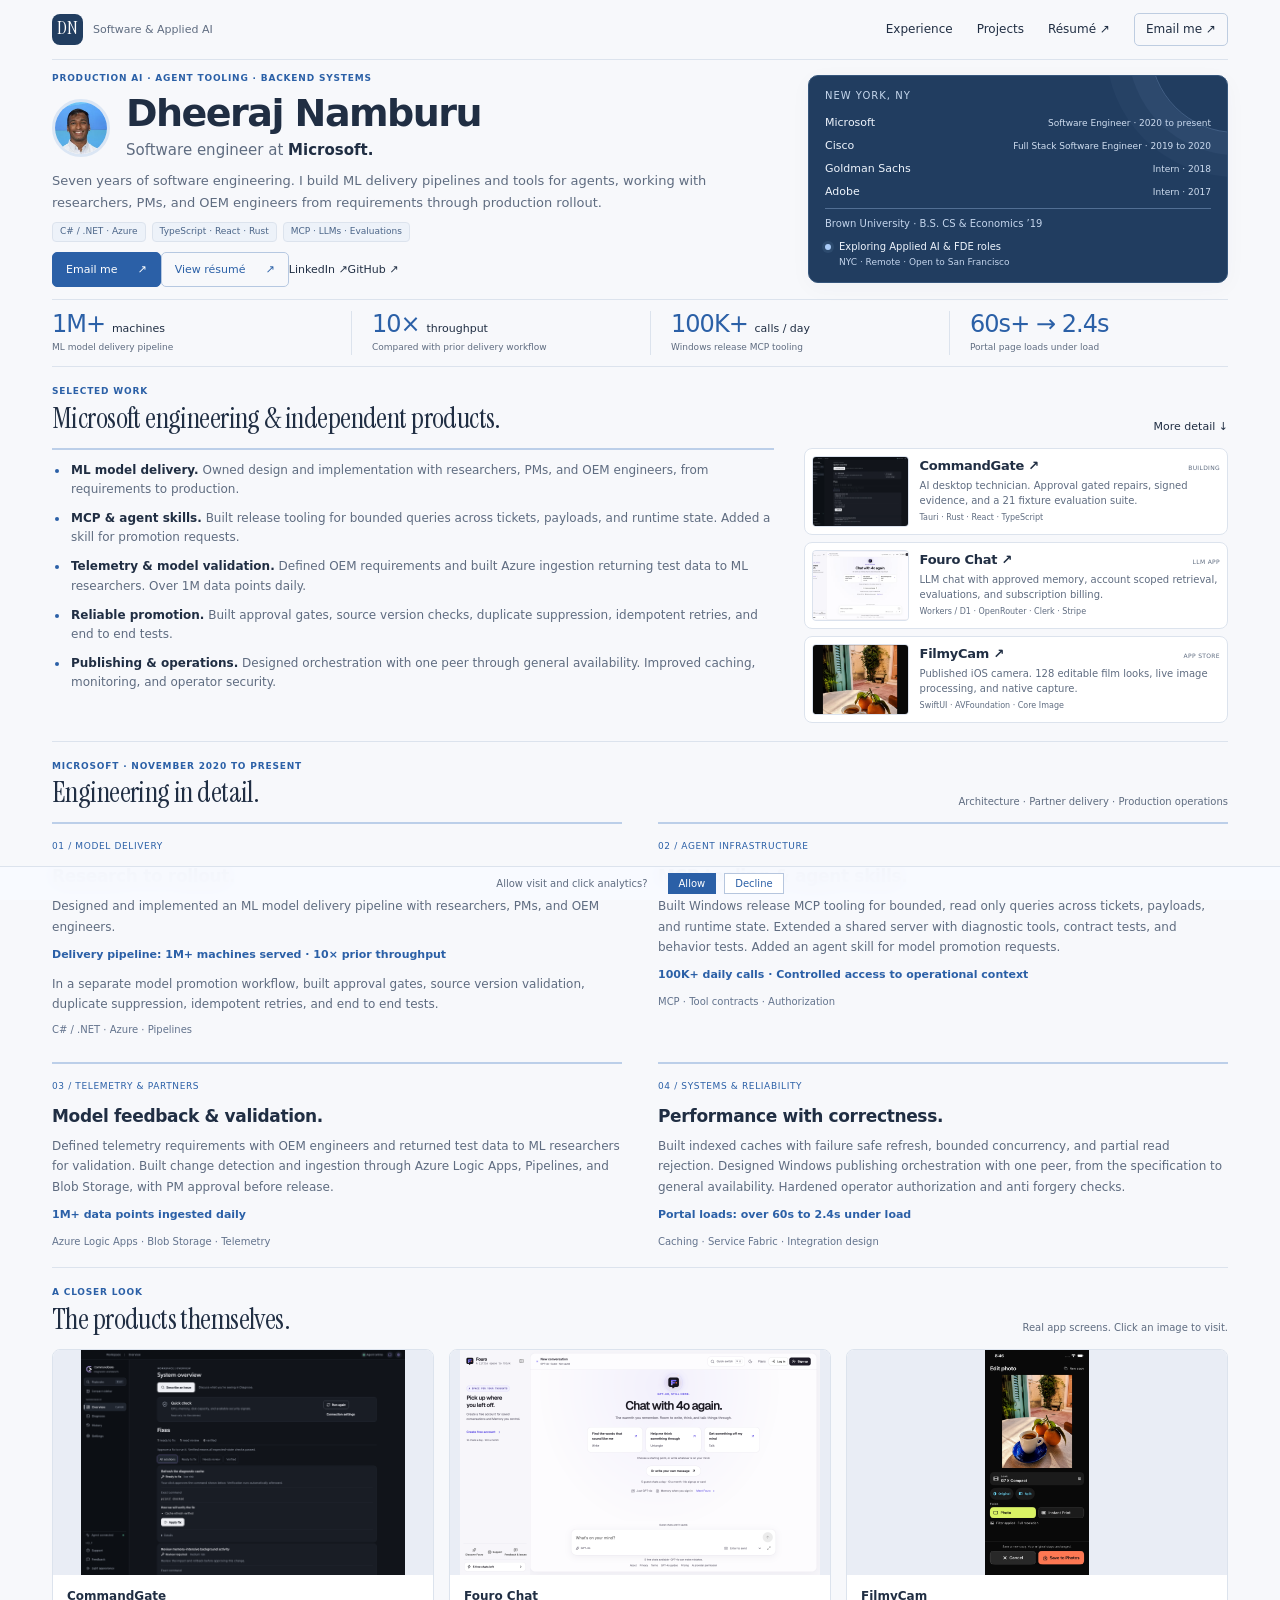
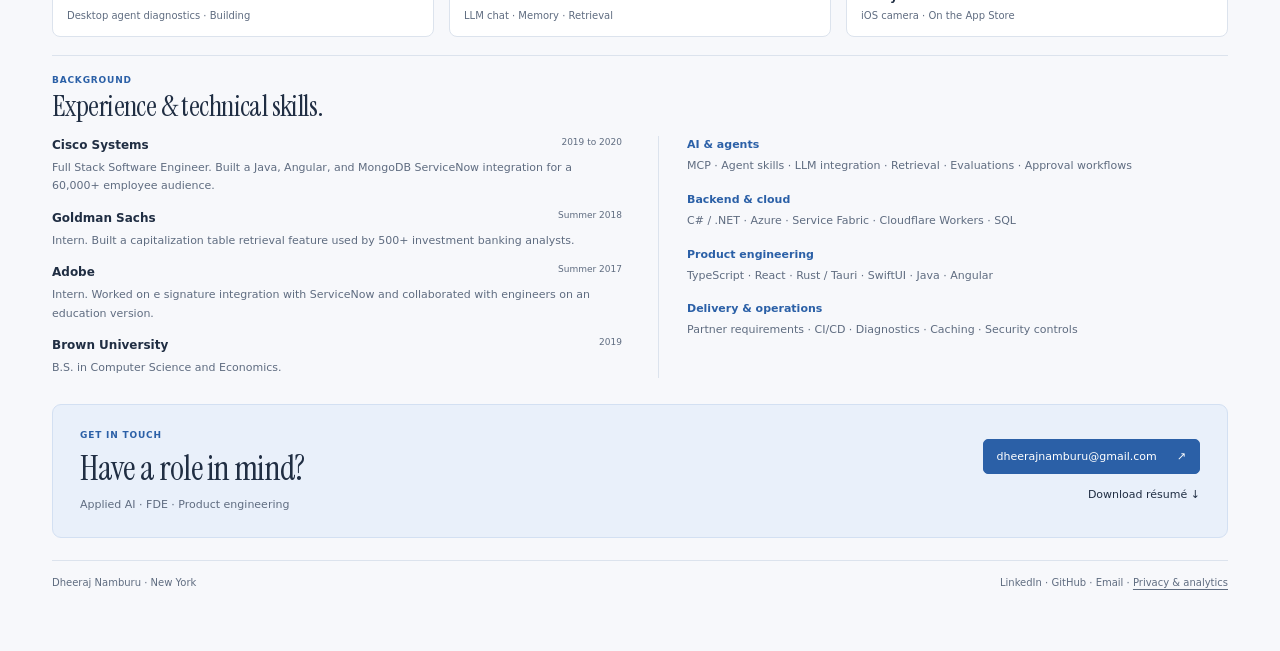
==== index.html @ f497bbf1 "Polish compact blue portfolio and complete analytics setup" ====
<!doctype html>
<html lang="en">
<head>
<meta charset="utf-8"><meta name="viewport" content="width=device-width,initial-scale=1">
<title>Dheeraj Namburu | Software Engineer · Applied AI</title>
<meta name="description" content="Software engineer at Microsoft building ML delivery pipelines, MCP tooling, and applied AI products. 1M+ machines served. Based in New York.">
<link rel="canonical" href="https://dheerajnamburu.com/">
<meta property="og:type" content="website"><meta property="og:url" content="https://dheerajnamburu.com/">
<meta property="og:title" content="Dheeraj Namburu | Software &amp; Applied AI">
<meta property="og:description" content="Microsoft engineering experience, production AI infrastructure, agent tooling, and independent products.">
<meta property="og:image" content="https://dheerajnamburu.com/profile.jpg"><meta property="og:image:alt" content="Portrait of Dheeraj Namburu">
<meta name="twitter:card" content="summary"><meta name="twitter:title" content="Dheeraj Namburu | Software &amp; Applied AI"><meta name="twitter:description" content="Software engineer at Microsoft building AI delivery infrastructure and agent tooling."><meta name="twitter:image" content="https://dheerajnamburu.com/profile.jpg">
<link rel="icon" href="data:image/svg+xml,%3Csvg xmlns='http://www.w3.org/2000/svg' viewBox='0 0 64 64'%3E%3Crect width='64' height='64' rx='16' fill='%23223c5b'/%3E%3Ctext x='32' y='42' text-anchor='middle' font-family='Georgia' font-size='30' fill='white'%3EDN%3C/text%3E%3C/svg%3E">
<link rel="stylesheet" href="vendor/bootstrap.min.css"><link rel="stylesheet" href="styles.css?v=20261011-release5">
<script type="application/ld+json">{"@context":"https://schema.org","@type":"Person","name":"Dheeraj Namburu","url":"https://dheerajnamburu.com/","jobTitle":"Software Engineer","worksFor":{"@type":"Organization","name":"Microsoft"},"sameAs":["https://www.linkedin.com/in/dheeraj-n/","https://github.com/dheeraj5612"]}</script>
</head>
<body>
<a class="skip" href="#main">Skip to content</a>
<div class="page-shell container-fluid">
<header><a class="brand" href="#main" aria-label="Dheeraj Namburu, back to top"><span class="monogram" aria-hidden="true">DN</span><span>Software &amp; Applied AI</span></a><nav aria-label="Main navigation"><a href="#work">Experience</a><a href="#projects">Projects</a><a href="Dheeraj-Namburu-Resume.pdf">Résumé <span aria-hidden="true">↗</span></a><a class="nav-contact" href="mailto:dheerajnamburu@gmail.com">Email me <span aria-hidden="true">↗</span></a></nav></header>
<main id="main">
<section class="hero" aria-labelledby="hero-title">
<div class="hero-copy">
<p class="eyebrow">PRODUCTION AI · AGENT TOOLING · BACKEND SYSTEMS</p>
<div class="identity"><img class="portrait" src="profile-192.webp" width="64" height="64" alt="Dheeraj Namburu"><div><h1 id="hero-title">Dheeraj Namburu</h1><p class="role">Software engineer at <strong>Microsoft.</strong></p></div></div>
<p class="intro">Seven years of software engineering. I build ML delivery pipelines and tools for agents, working with researchers, PMs, and OEM engineers from requirements through production rollout.</p>
<div class="focus-tags" aria-label="Technical focus"><span>C# / .NET · Azure</span><span>TypeScript · React · Rust</span><span>MCP · LLMs · Evaluations</span></div>
<div class="actions d-flex flex-wrap align-items-center"><a class="button" href="mailto:dheerajnamburu@gmail.com">Email me <span aria-hidden="true">↗</span></a><a class="button secondary" href="Dheeraj-Namburu-Resume.pdf">View résumé <span aria-hidden="true">↗</span></a><a class="text-link" href="https://www.linkedin.com/in/dheeraj-n/">LinkedIn <span aria-hidden="true">↗</span></a><a class="text-link" href="https://github.com/dheeraj5612">GitHub <span aria-hidden="true">↗</span></a></div>
</div>
<aside class="profile" aria-label="Career at a glance"><p class="profile-location">NEW YORK, NY</p><div class="career-snapshot"><div><strong>Microsoft</strong><span>Software Engineer · 2020 to present</span></div><div><strong>Cisco</strong><span>Full Stack Software Engineer · 2019 to 2020</span></div><div><strong>Goldman Sachs</strong><span>Intern · 2018</span></div><div><strong>Adobe</strong><span>Intern · 2017</span></div></div><p class="education">Brown University · B.S. CS &amp; Economics ’19</p><div class="availability"><span class="status-dot" aria-hidden="true"></span><p>Exploring Applied AI &amp; FDE roles<br><span>NYC · Remote · Open to San Francisco</span></p></div></aside>
</section>
<section class="proof-strip" aria-label="Selected impact at Microsoft">
<article><p class="result">1M+ <span>machines</span></p><p>ML model delivery pipeline</p></article>
<article><p class="result">10× <span>throughput</span></p><p>Compared with prior delivery workflow</p></article>
<article><p class="result">100K+ <span>calls / day</span></p><p>Windows release MCP tooling</p></article>
<article><p class="result">60s+ → 2.4s</p><p>Portal page loads under load</p></article>
</section>
<section class="overview-section" aria-labelledby="overview-title">
<div class="section-head"><div><p class="eyebrow">SELECTED WORK</p><h2 id="overview-title">Microsoft engineering &amp; independent products.</h2></div><a class="text-link" href="#work">More detail <span aria-hidden="true">↓</span></a></div>
<div class="overview">
<div class="work-digest" aria-label="Microsoft work highlights"><ul class="work-bullets">
<li><strong>ML model delivery.</strong> Owned design and implementation with researchers, PMs, and OEM engineers, from requirements to production.</li>
<li><strong>MCP &amp; agent skills.</strong> Built release tooling for bounded queries across tickets, payloads, and runtime state. Added a skill for promotion requests.</li>
<li><strong>Telemetry &amp; model validation.</strong> Defined OEM requirements and built Azure ingestion returning test data to ML researchers. Over 1M data points daily.</li>
<li><strong>Reliable promotion.</strong> Built approval gates, source version checks, duplicate suppression, idempotent retries, and end to end tests.</li>
<li><strong>Publishing &amp; operations.</strong> Designed orchestration with one peer through general availability. Improved caching, monitoring, and operator security.</li>
</ul></div>
<div id="projects" class="projects" aria-label="Independent products">
<article class="project-card"><a class="project-preview" href="https://commandgate.ai" aria-label="Visit CommandGate"><img class="img-fluid" src="assets/commandgate-800.webp" width="800" height="556" alt="CommandGate diagnostic workbench with demo data"></a><div><div class="project-identity"><h3><a href="https://commandgate.ai">CommandGate <span aria-hidden="true">↗</span></a></h3><span class="category">BUILDING</span></div><p>AI desktop technician. Approval gated repairs, signed evidence, and a 21 fixture evaluation suite.</p><p class="tech">Tauri · Rust · React · TypeScript</p></div></article>
<article class="project-card"><a class="project-preview" href="https://fouro.ai" aria-label="Visit Fouro Chat"><img class="img-fluid" src="assets/fouro-800.webp" width="800" height="500" alt="Fouro Chat public guest interface"></a><div><div class="project-identity"><h3><a href="https://fouro.ai">Fouro Chat <span aria-hidden="true">↗</span></a></h3><span class="category">LLM APP</span></div><p>LLM chat with approved memory, account scoped retrieval, evaluations, and subscription billing.</p><p class="tech">Workers / D1 · OpenRouter · Clerk · Stripe</p></div></article>
<article class="project-card"><a class="project-preview" href="https://apps.apple.com/us/app/filmy-camera-film-filters/id6801404866" aria-label="View FilmyCam on the App Store"><img class="img-fluid" src="assets/filmycam-800.webp" width="739" height="462" alt="FilmyCam photo editing screen"></a><div><div class="project-identity"><h3><a href="https://apps.apple.com/us/app/filmy-camera-film-filters/id6801404866">FilmyCam <span aria-hidden="true">↗</span></a></h3><span class="category">APP STORE</span></div><p>Published iOS camera. 128 editable film looks, live image processing, and native capture.</p><p class="tech">SwiftUI · AVFoundation · Core Image</p></div></article>
</div>
</div>
</section>
<section id="work" class="work-section" aria-labelledby="work-title">
<div class="section-head"><div><p class="eyebrow">MICROSOFT · NOVEMBER 2020 TO PRESENT</p><h2 id="work-title">Engineering in detail.</h2></div><p>Architecture · Partner delivery · Production operations</p></div>
<div class="work-grid">
<article><span class="number">01 / MODEL DELIVERY</span><h3>Research to rollout.</h3><p>Designed and implemented an ML model delivery pipeline with researchers, PMs, and OEM engineers.</p><p class="work-outcome">Delivery pipeline: 1M+ machines served · 10× prior throughput</p><p>In a separate model promotion workflow, built approval gates, source version validation, duplicate suppression, idempotent retries, and end to end tests.</p><p class="tech">C# / .NET · Azure · Pipelines</p></article>
<article><span class="number">02 / AGENT INFRASTRUCTURE</span><h3>MCP tooling &amp; agent skills.</h3><p>Built Windows release MCP tooling for bounded, read only queries across tickets, payloads, and runtime state. Extended a shared server with diagnostic tools, contract tests, and behavior tests. Added an agent skill for model promotion requests.</p><p class="work-outcome">100K+ daily calls · Controlled access to operational context</p><p class="tech">MCP · Tool contracts · Authorization</p></article>
<article><span class="number">03 / TELEMETRY &amp; PARTNERS</span><h3>Model feedback &amp; validation.</h3><p>Defined telemetry requirements with OEM engineers and returned test data to ML researchers for validation. Built change detection and ingestion through Azure Logic Apps, Pipelines, and Blob Storage, with PM approval before release.</p><p class="work-outcome">1M+ data points ingested daily</p><p class="tech">Azure Logic Apps · Blob Storage · Telemetry</p></article>
<article><span class="number">04 / SYSTEMS &amp; RELIABILITY</span><h3>Performance with correctness.</h3><p>Built indexed caches with failure safe refresh, bounded concurrency, and partial read rejection. Designed Windows publishing orchestration with one peer, from the specification to general availability. Hardened operator authorization and anti forgery checks.</p><p class="work-outcome">Portal loads: over 60s to 2.4s under load</p><p class="tech">Caching · Service Fabric · Integration design</p></article>
</div>
</section>
<section class="gallery-section" aria-labelledby="gallery-title"><div class="section-head"><div><p class="eyebrow">A CLOSER LOOK</p><h2 id="gallery-title">The products themselves.</h2></div><p>Real app screens. Click an image to visit.</p></div><div class="product-gallery"><figure><a href="https://commandgate.ai"><img src="assets/commandgate.png" width="1440" height="1000" loading="lazy" alt="CommandGate desktop diagnostic workbench in demo state"></a><figcaption><strong>CommandGate</strong><span>Desktop agent diagnostics · Building</span></figcaption></figure><figure><a href="https://fouro.ai"><img src="assets/fouro.png" width="1440" height="900" loading="lazy" alt="Fouro Chat guest interface"></a><figcaption><strong>Fouro Chat</strong><span>LLM chat · Memory · Retrieval</span></figcaption></figure><figure><a href="https://apps.apple.com/us/app/filmy-camera-film-filters/id6801404866"><img class="filmy-screen" src="assets/filmycam.jpg" width="1200" height="1600" loading="lazy" alt="FilmyCam camera screen from its App Store listing"></a><figcaption><strong>FilmyCam</strong><span>iOS camera · On the App Store</span></figcaption></figure></div></section>
<section class="background-section" aria-labelledby="background-title"><div class="section-head"><div><p class="eyebrow">BACKGROUND</p><h2 id="background-title">Experience &amp; technical skills.</h2></div></div><div class="background-grid"><div class="earlier-work"><article><h3>Cisco Systems <span>2019 to 2020</span></h3><p>Full Stack Software Engineer. Built a Java, Angular, and MongoDB ServiceNow integration for a 60,000+ employee audience.</p></article><article><h3>Goldman Sachs <span>Summer 2018</span></h3><p>Intern. Built a capitalization table retrieval feature used by 500+ investment banking analysts.</p></article><article><h3>Adobe <span>Summer 2017</span></h3><p>Intern. Worked on e signature integration with ServiceNow and collaborated with engineers on an education version.</p></article><article><h3>Brown University <span>2019</span></h3><p>B.S. in Computer Science and Economics.</p></article></div><dl class="toolkit"><div><dt>AI &amp; agents</dt><dd>MCP · Agent skills · LLM integration · Retrieval · Evaluations · Approval workflows</dd></div><div><dt>Backend &amp; cloud</dt><dd>C# / .NET · Azure · Service Fabric · Cloudflare Workers · SQL</dd></div><div><dt>Product engineering</dt><dd>TypeScript · React · Rust / Tauri · SwiftUI · Java · Angular</dd></div><div><dt>Delivery &amp; operations</dt><dd>Partner requirements · CI/CD · Diagnostics · Caching · Security controls</dd></div></dl></div></section>
<section class="contact" aria-labelledby="contact-title"><div><p class="eyebrow">GET IN TOUCH</p><h2 id="contact-title">Have a role in mind?</h2><p>Applied AI · FDE · Product engineering</p></div><div class="contact-links"><a class="button" href="mailto:dheerajnamburu@gmail.com">dheerajnamburu@gmail.com <span aria-hidden="true">↗</span></a><a class="text-link" href="Dheeraj-Namburu-Resume.pdf" download>Download résumé <span aria-hidden="true">↓</span></a></div></section>
</main>
<footer><span>Dheeraj Namburu · New York</span><span><a href="https://www.linkedin.com/in/dheeraj-n/">LinkedIn</a> · <a href="https://github.com/dheeraj5612">GitHub</a> · <a href="mailto:dheerajnamburu@gmail.com">Email</a> · <button id="privacy-settings" class="footer-button" type="button">Privacy &amp; analytics</button></span></footer>
</div>
<div id="analytics-notice" class="analytics-notice" role="region" aria-label="Optional analytics"><span>Allow visit and click analytics?</span><div><button class="btn btn-sm" data-analytics-choice="allow" type="button">Allow</button><button class="btn btn-sm" data-analytics-choice="deny" type="button">Decline</button></div></div>
<dialog id="privacy-dialog" aria-labelledby="privacy-title"><div class="privacy-content"><h2 id="privacy-title">Privacy &amp; analytics</h2><p>With your permission, Google Analytics measures visits, traffic sources, approximate region, device type, reading depth, and clicks on my projects, résumé, and email links. Advertising features are disabled.</p><p>I do not collect visitor names or email addresses through analytics. Contacting me opens your own email app. You can change your analytics choice here at any time.</p><p><a href="https://policies.google.com/privacy">Google’s privacy policy</a></p><div class="privacy-actions"><button class="btn btn-sm" data-analytics-choice="allow" type="button">Allow analytics</button><button class="btn btn-sm" data-analytics-choice="deny" type="button">Decline analytics</button><button class="btn btn-sm" id="privacy-close" type="button">Close</button></div></div></dialog>
<script src="analytics.js?v=20261011" defer></script>
</body>
</html>
---- styles.css ----
@font-face{font-family:'DM Sans';font-style:normal;font-weight:400 700;font-display:swap;src:url(assets/fonts/font-0.woff2) format('woff2')}
@font-face{font-family:'Instrument Serif';font-style:normal;font-weight:400;font-display:swap;src:url(assets/fonts/font-2.woff2) format('woff2')}
@font-face{font-family:'Instrument Serif';font-style:italic;font-weight:400;font-display:swap;src:url(assets/fonts/font-1.woff2) format('woff2')}
:root{--bg:#f7f8fb;--ink:#202e43;--muted:#5f6c80;--accent:#2b60a7;--line:#dce3ed;--sans:'DM Sans',system-ui,sans-serif;--serif:'Instrument Serif',Georgia,serif}
*{box-sizing:border-box}html{scroll-behavior:smooth;scroll-padding-top:20px}body{margin:0;background:var(--bg);color:var(--ink);font:14px/1.55 var(--sans);-webkit-font-smoothing:antialiased}a{color:inherit;text-decoration:none}a:hover{color:var(--accent)}a:focus-visible,button:focus-visible{outline:3px solid #5588cf;outline-offset:4px}p,h1,h2,h3,dl,figure{margin:0}::selection{background:#d6e5fa}.page-shell{max-width:1264px;margin:auto;padding:0 44px}
header{display:flex;align-items:center;justify-content:space-between;gap:20px;padding:13px 0;border-bottom:1px solid var(--line)}.brand{display:flex;align-items:center;gap:10px;font-size:11px;color:var(--muted)}.monogram{display:grid;place-items:center;width:31px;height:31px;border-radius:8px;background:#213d60;color:white;font-family:var(--serif);font-size:18px}nav{display:flex;align-items:center;gap:24px}nav a{font-size:12px;font-weight:500}.nav-contact{border:1px solid #becde1;border-radius:5px;padding:6px 11px}
.hero{display:grid;grid-template-columns:minmax(0,1.7fr) minmax(320px,1fr);gap:42px;align-items:center;padding:18px 0}.eyebrow{font-size:9px;font-weight:600;letter-spacing:.09em;color:var(--accent);line-height:1.5}.identity{display:flex;align-items:center;gap:16px;margin:10px 0}.portrait{width:58px;height:58px;border-radius:50%;object-fit:cover;border:3px solid #dbe6f4}h1{font-size:38px;font-weight:600;line-height:1.1;letter-spacing:-.04em}.role{font-size:15px;color:var(--muted);margin-top:4px}.role strong{color:var(--ink);font-weight:600}.intro{font-size:13px;color:var(--muted);max-width:670px;line-height:1.65}
.focus-tags{display:flex;flex-wrap:wrap;gap:6px;margin-top:9px}.focus-tags span{border:1px solid var(--line);background:#edf2f9;color:#4b6588;border-radius:4px;padding:2px 7px;font-size:9px}.actions{gap:15px;margin-top:13px}.button{display:inline-flex;justify-content:space-between;align-items:center;gap:20px;background:var(--accent);color:white;border:1px solid var(--accent);border-radius:5px;padding:8px 13px;font-size:11px;font-weight:500;transition:background .15s,transform .15s}.button:hover{background:#204d87;color:white;transform:translateY(-1px)}.button.secondary{background:transparent;color:var(--accent);border-color:#b6c8e1}.button.secondary:hover{background:#e8f0fa}.text-link{font-size:11px;font-weight:500}.text-link:hover{text-decoration:underline;text-underline-offset:4px}
.profile{position:relative;overflow:hidden;background:#213d60;color:#eef4fc;border:1px solid #36567c;border-radius:10px;padding:15px 18px;box-shadow:0 5px 22px #1f355b08}.profile::after{content:'';position:absolute;width:170px;height:170px;right:-95px;top:-115px;border:1px solid #8eadd84d;border-radius:50%;box-shadow:0 0 0 22px #8eadd810,0 0 0 44px #8eadd80a;pointer-events:none}.profile-location{font-size:10px;letter-spacing:.1em;font-weight:500;color:#c6d7ed;margin-bottom:10px}.career-snapshot{display:grid;gap:6px}.career-snapshot>div{display:flex;justify-content:space-between;gap:10px;align-items:baseline}.career-snapshot strong{font-size:11px;font-weight:500;white-space:nowrap}.career-snapshot span{font-size:9px;color:#d0def0;text-align:right}.education{font-size:10px;color:#c4d5ec;margin-top:11px;padding-top:10px;border-top:1px solid #526f94}.availability{display:flex;gap:8px;align-items:baseline;margin-top:10px;font-size:10px}.availability p span{color:#c4d5ec;font-size:9px}.status-dot{display:inline-block;width:6px;height:6px;flex-shrink:0;border-radius:50%;background:#aacbf8;box-shadow:0 0 0 3px #aacbf817}
.proof-strip{display:grid;grid-template-columns:repeat(4,minmax(0,1fr));gap:20px;border-block:1px solid var(--line);padding:11px 0}.proof-strip article{padding-left:20px;border-left:1px solid var(--line)}.proof-strip article:first-child{padding-left:0;border:0}.result{font-size:24px;font-weight:500;letter-spacing:-.04em;line-height:1.1;color:var(--accent);white-space:nowrap}.result span{font-size:11px;font-weight:400;letter-spacing:0;color:var(--ink)}.proof-strip article>p:last-child{font-size:9px;color:var(--muted);margin-top:4px}
.overview-section,.work-section,.gallery-section,.background-section{padding:18px 0}.section-head{display:flex;align-items:end;justify-content:space-between;gap:24px;margin-bottom:13px}.section-head h2{font-family:var(--serif);font-size:29px;font-weight:400;line-height:1.1;letter-spacing:-.02em;margin-top:4px}.section-head>p{font-size:10px;color:var(--muted);text-align:right}.overview{display:grid;grid-template-columns:minmax(0,1.7fr) minmax(340px,1fr);gap:30px;align-items:start}.work-digest{border-top:2px solid #bccfe9;padding-top:11px}.work-bullets{padding-left:17px;margin:0;display:grid;gap:10px}.work-bullets li{font-size:12px;line-height:1.6;color:var(--muted);padding-left:2px}.work-bullets li::marker{color:var(--accent)}.work-bullets strong{font-weight:600;color:var(--ink)}
.projects{display:grid;gap:7px}.project-card{display:grid;grid-template-columns:97px minmax(0,1fr);gap:11px;align-items:center;border:1px solid var(--line);border-radius:8px;background:white;padding:9px;transition:transform .18s,border-color .18s,box-shadow .18s}.project-card:hover{transform:translateY(-2px);border-color:#a8bfde;box-shadow:0 6px 15px #233c6609}.project-preview{display:block;border-radius:4px;overflow:hidden;border:1px solid #dbe2ed;background:#e9edf5}.project-preview img{display:block;width:100%;height:69px;object-fit:cover;object-position:center top;transition:transform .3s}.project-preview:hover img{transform:scale(1.06)}.project-identity{display:flex;align-items:baseline;gap:6px;justify-content:space-between;margin-bottom:4px}.project-identity h3{font-size:13px;font-weight:600;letter-spacing:-.02em;line-height:1.25}.category{font-size:6px;letter-spacing:.055em;white-space:nowrap;color:var(--muted)}.project-card p{font-size:10px;line-height:1.5;color:var(--muted)}.tech{font-size:10px;color:#63738d;line-height:1.55;margin-top:8px}.project-card .tech{font-size:8px;margin-top:4px}
.work-section,.gallery-section,.background-section{border-top:1px solid var(--line)}.work-grid{display:grid;grid-template-columns:repeat(2,minmax(0,1fr));gap:24px 36px}.work-grid article{border-top:2px solid #bccfe9;padding-top:10px}.number{font-size:9px;letter-spacing:.07em;font-weight:500;color:var(--accent)}.work-grid h3{font-size:17px;font-weight:600;letter-spacing:-.02em;margin:7px 0}.work-grid article>p:not(.tech){font-size:12px;line-height:1.7;color:var(--muted)}.work-grid .work-outcome{font-size:11px!important;font-weight:600;color:var(--accent)!important;margin:9px 0}.work-grid .tech{font-size:10px}
.product-gallery{display:grid;grid-template-columns:repeat(3,minmax(0,1fr));gap:15px}.product-gallery figure{border:1px solid var(--line);background:white;border-radius:8px;overflow:hidden}.product-gallery a{display:block;background:#e9edf5}.product-gallery img{display:block;width:100%;height:225px;object-fit:contain;object-position:center}.product-gallery figcaption{display:grid;gap:3px;padding:12px 14px;font-size:12px}.product-gallery figcaption span{font-size:10px;color:var(--muted)}
.background-grid{display:grid;grid-template-columns:1fr 1fr;gap:36px}.earlier-work{display:grid;gap:13px}.earlier-work h3{font-size:12px;font-weight:600}.earlier-work h3 span{float:right;font-size:9px;font-weight:400;color:var(--muted)}.earlier-work p{font-size:11px;line-height:1.7;color:var(--muted);margin-top:4px}.toolkit{display:grid;align-content:start;gap:15px;border-left:1px solid var(--line);padding-left:28px}.toolkit dt{font-size:11px;font-weight:600;color:var(--accent);margin-bottom:4px}.toolkit dd{margin:0;font-size:11px;color:var(--muted);line-height:1.7}
.contact{display:flex;align-items:center;justify-content:space-between;gap:25px;background:#e9f0fa;border:1px solid #d3e0f2;border-radius:9px;padding:24px 27px;margin:8px 0 22px}.contact h2{font-family:var(--serif);font-size:34px;font-weight:400;line-height:1.15;letter-spacing:-.025em;margin:7px 0 8px}.contact>div>p:last-child{font-size:11px;color:var(--muted)}.contact-links{display:flex;flex-direction:column;align-items:flex-end;gap:12px}.contact .button{overflow-wrap:anywhere}footer{display:flex;justify-content:space-between;flex-wrap:wrap;gap:15px;border-top:1px solid var(--line);padding:14px 0 60px;font-size:10px;color:var(--muted)}footer a:hover{text-decoration:underline}.footer-button{border:0;background:transparent;padding:0;color:inherit;font:inherit;text-decoration:underline;text-underline-offset:3px;cursor:pointer}
.skip{position:absolute;top:-100px;left:16px;padding:10px;background:white;z-index:50}.skip:focus{top:10px}.analytics-notice{position:fixed;bottom:0;left:0;right:0;z-index:20;display:flex;justify-content:center;align-items:center;gap:20px;padding:6px 14px;border-top:1px solid var(--line);background:#f8fafff5;color:var(--muted);font-size:10px;backdrop-filter:blur(12px)}.analytics-notice[hidden]{display:none}.analytics-notice>div{display:flex;gap:8px}.analytics-notice .btn,.privacy-actions .btn{font-family:var(--sans);font-size:10px;border:1px solid #b6c6de;background:white;color:var(--accent);padding:4px 10px}.analytics-notice .btn:first-child,.privacy-actions .btn:first-child{background:var(--accent);border-color:var(--accent);color:white}dialog{border:1px solid var(--line);border-radius:12px;max-width:500px;width:calc(100% - 36px);padding:25px;color:var(--ink);background:var(--bg)}dialog::backdrop{background:#142c4c66;backdrop-filter:blur(3px)}.privacy-content h2{font-family:var(--serif);font-size:30px;margin-bottom:15px}.privacy-content p{font-size:13px;line-height:1.7;margin-bottom:12px;color:var(--muted)}.privacy-content a{text-decoration:underline}.privacy-actions{display:flex;gap:8px;flex-wrap:wrap}
@keyframes enter{from{opacity:0;transform:translateY(6px)}to{opacity:1;transform:translateY(0)}}@keyframes drift{from{transform:translate(0,0)}to{transform:translate(-16px,14px)}}.hero-copy,.profile{animation:enter .45s ease-out both}.proof-strip{animation:enter .45s .07s ease-out both}.overview{animation:enter .45s .12s ease-out both}.profile::after{animation:drift 9s ease-in-out infinite alternate}
@media(max-width:1100px){.page-shell{padding:0 28px}.hero{gap:26px;grid-template-columns:minmax(0,1.6fr) minmax(300px,1fr)}h1{font-size:34px}.profile{padding:14px}.career-snapshot>div{display:block}.career-snapshot span{display:block;text-align:left}.career-snapshot{gap:5px}.overview{gap:24px;grid-template-columns:minmax(0,1.4fr) minmax(320px,1fr)}.proof-strip{gap:13px}.proof-strip article{padding-left:13px}.result{font-size:22px}.result span{font-size:10px}.project-card{grid-template-columns:86px minmax(0,1fr)}.category{display:none}}
@media(max-width:760px){.page-shell{padding:0 20px}header{gap:15px;padding:12px 0}.brand>span:last-child{display:none}nav{gap:16px}nav a{font-size:11px}.nav-contact{display:none}.hero{grid-template-columns:1fr;gap:17px;padding:20px 0}.identity{gap:13px}h1{font-size:36px}.intro{font-size:13px}.profile{padding:14px 17px}.profile-location{margin-bottom:9px}.career-snapshot{grid-template-columns:1fr 1fr;gap:8px 15px}.career-snapshot>div{display:block}.career-snapshot strong{font-size:11px}.career-snapshot span{font-size:10px}.education{font-size:11px;margin-top:10px;padding-top:9px}.availability{font-size:11px;margin-top:8px}.availability p span{font-size:10px}.proof-strip{grid-template-columns:repeat(2,minmax(0,1fr));gap:12px 18px;padding:13px 0}.proof-strip article:nth-child(odd){padding-left:0;border:0}.proof-strip article:nth-child(even){padding-left:16px;border-left:1px solid var(--line)}.result{font-size:25px}.result span{font-size:11px}.proof-strip article>p:last-child{font-size:10px}.overview{grid-template-columns:1fr;gap:20px}.section-head h2{font-size:27px}.section-head>p{display:none}.section-head>.text-link{font-size:10px;max-width:70px;text-align:right;flex-shrink:0}.work-bullets li{font-size:13px}.projects{gap:10px}.project-card{grid-template-columns:108px minmax(0,1fr);padding:12px;gap:12px}.project-identity h3{font-size:15px}.project-card p{font-size:12px}.project-card .tech{font-size:9px}.project-preview img{height:82px}.work-grid,.background-grid,.product-gallery{grid-template-columns:1fr;gap:22px}.work-grid article>p:not(.tech){font-size:13px}.product-gallery img{height:auto;max-height:380px}.toolkit{border-left:0;padding:20px 0 0;border-top:1px solid var(--line)}.earlier-work h3{font-size:13px}.earlier-work p,.toolkit dd{font-size:12px}.contact{align-items:flex-start;flex-direction:column;padding:22px}.contact-links{align-items:flex-start}.contact h2{font-size:32px}}
@media(max-width:440px){.page-shell{padding:0 18px}h1{font-size:32px}.identity .portrait{width:53px;height:53px}.role{font-size:13px}.hero .eyebrow{font-size:8px}.focus-tags{gap:5px}.focus-tags span{font-size:8px}.actions{gap:10px}.button{gap:13px;padding:8px 11px}.text-link{font-size:10px}.intro{font-size:12px}.career-snapshot span{font-size:9px}.proof-strip .result{font-size:23px}.result span{font-size:10px}.section-head h2{font-size:25px}.project-card{grid-template-columns:100px minmax(0,1fr);padding:10px;gap:10px}.project-card p{font-size:11px}.project-preview img{height:77px}.contact .button{font-size:10px}.analytics-notice{gap:12px;font-size:10px}}
@media(prefers-reduced-motion:reduce){html{scroll-behavior:auto}*,*::before,*::after{animation:none!important;transition:none!important}.button:hover,.project-card:hover{transform:none}}
@media(min-width:761px){.hero{padding-block:12px}.identity{margin-block:8px}.actions{margin-top:10px}.profile{padding:12px 16px}.education{margin-top:8px;padding-top:7px}.availability{margin-top:7px}.project-card{padding:7px}}
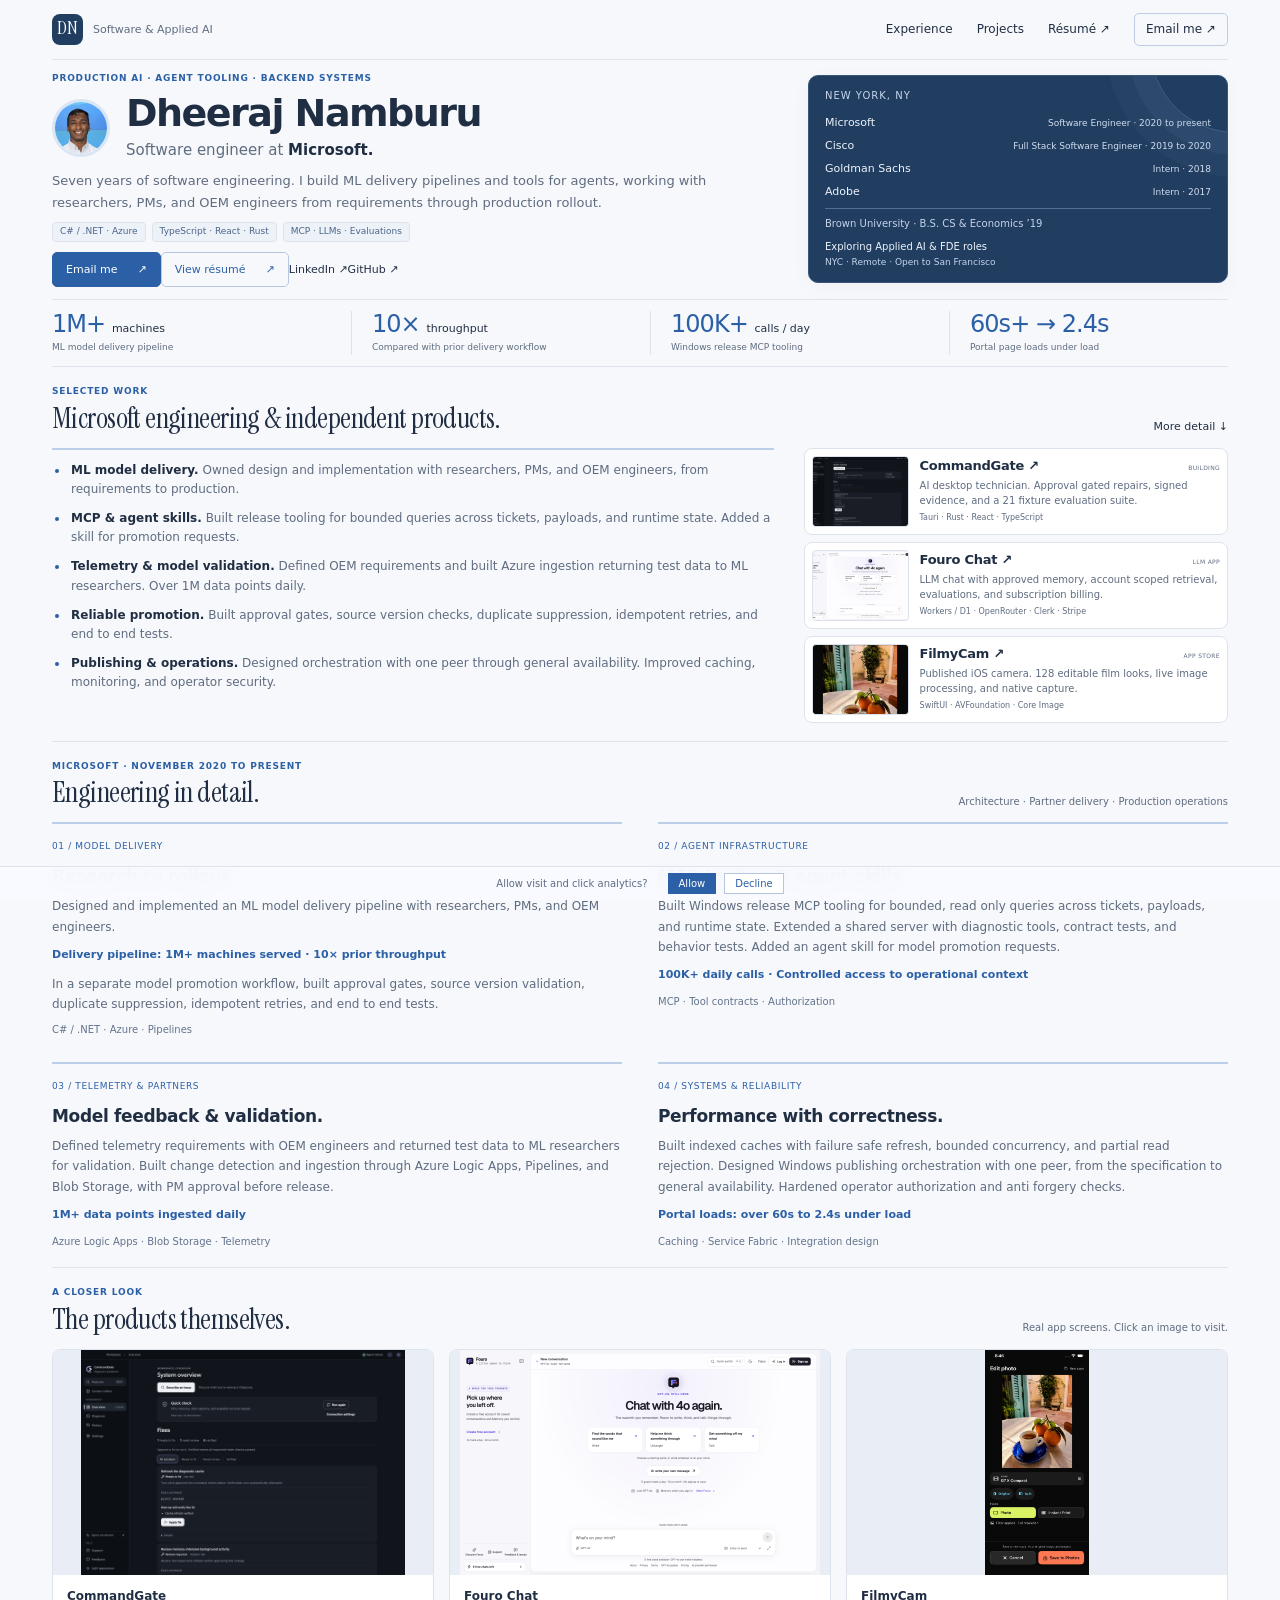
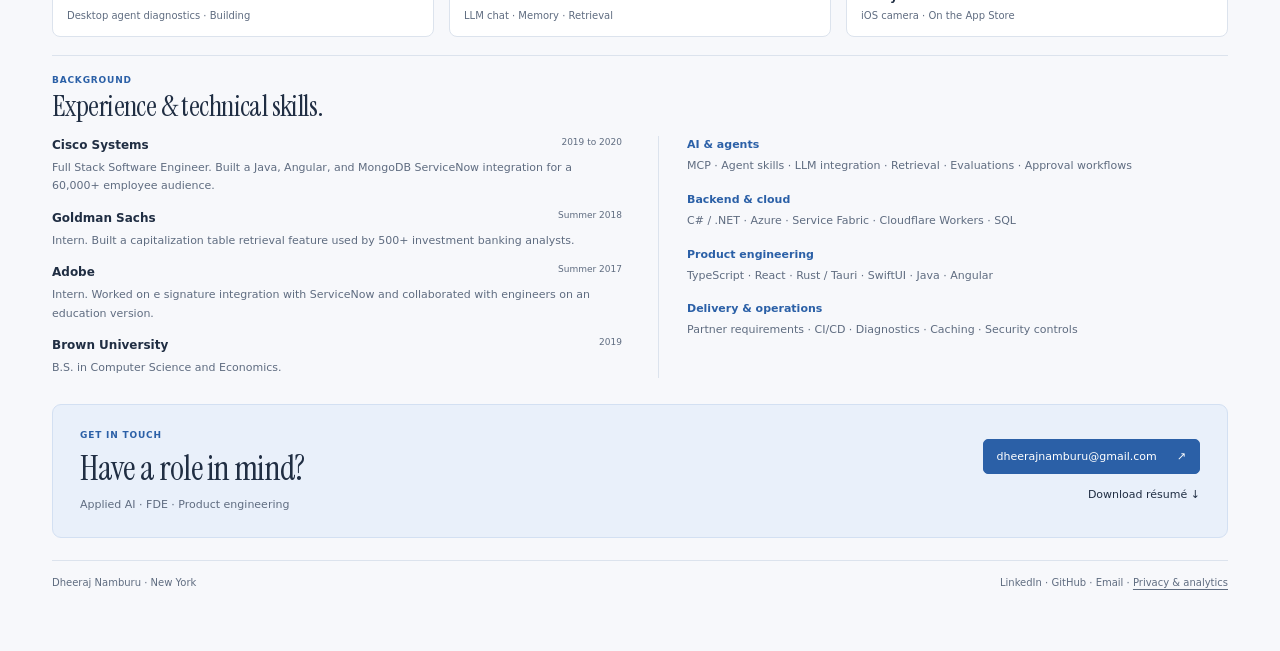
==== commit c2c5caa8: "Remove portfolio status dot" ====
--- a/index.html
+++ b/index.html
@@ -11,7 +11,7 @@
 <meta property="og:image" content="https://dheerajnamburu.com/profile.jpg"><meta property="og:image:alt" content="Portrait of Dheeraj Namburu">
 <meta name="twitter:card" content="summary"><meta name="twitter:title" content="Dheeraj Namburu | Software &amp; Applied AI"><meta name="twitter:description" content="Software engineer at Microsoft building AI delivery infrastructure and agent tooling."><meta name="twitter:image" content="https://dheerajnamburu.com/profile.jpg">
 <link rel="icon" href="data:image/svg+xml,%3Csvg xmlns='http://www.w3.org/2000/svg' viewBox='0 0 64 64'%3E%3Crect width='64' height='64' rx='16' fill='%23223c5b'/%3E%3Ctext x='32' y='42' text-anchor='middle' font-family='Georgia' font-size='30' fill='white'%3EDN%3C/text%3E%3C/svg%3E">
-<link rel="stylesheet" href="vendor/bootstrap.min.css"><link rel="stylesheet" href="styles.css?v=20261011-release5">
+<link rel="stylesheet" href="vendor/bootstrap.min.css"><link rel="stylesheet" href="styles.css?v=20261011-release6">
 <script type="application/ld+json">{"@context":"https://schema.org","@type":"Person","name":"Dheeraj Namburu","url":"https://dheerajnamburu.com/","jobTitle":"Software Engineer","worksFor":{"@type":"Organization","name":"Microsoft"},"sameAs":["https://www.linkedin.com/in/dheeraj-n/","https://github.com/dheeraj5612"]}</script>
 </head>
 <body>
@@ -27,7 +27,7 @@
 <div class="focus-tags" aria-label="Technical focus"><span>C# / .NET · Azure</span><span>TypeScript · React · Rust</span><span>MCP · LLMs · Evaluations</span></div>
 <div class="actions d-flex flex-wrap align-items-center"><a class="button" href="mailto:dheerajnamburu@gmail.com">Email me <span aria-hidden="true">↗</span></a><a class="button secondary" href="Dheeraj-Namburu-Resume.pdf">View résumé <span aria-hidden="true">↗</span></a><a class="text-link" href="https://www.linkedin.com/in/dheeraj-n/">LinkedIn <span aria-hidden="true">↗</span></a><a class="text-link" href="https://github.com/dheeraj5612">GitHub <span aria-hidden="true">↗</span></a></div>
 </div>
-<aside class="profile" aria-label="Career at a glance"><p class="profile-location">NEW YORK, NY</p><div class="career-snapshot"><div><strong>Microsoft</strong><span>Software Engineer · 2020 to present</span></div><div><strong>Cisco</strong><span>Full Stack Software Engineer · 2019 to 2020</span></div><div><strong>Goldman Sachs</strong><span>Intern · 2018</span></div><div><strong>Adobe</strong><span>Intern · 2017</span></div></div><p class="education">Brown University · B.S. CS &amp; Economics ’19</p><div class="availability"><span class="status-dot" aria-hidden="true"></span><p>Exploring Applied AI &amp; FDE roles<br><span>NYC · Remote · Open to San Francisco</span></p></div></aside>
+<aside class="profile" aria-label="Career at a glance"><p class="profile-location">NEW YORK, NY</p><div class="career-snapshot"><div><strong>Microsoft</strong><span>Software Engineer · 2020 to present</span></div><div><strong>Cisco</strong><span>Full Stack Software Engineer · 2019 to 2020</span></div><div><strong>Goldman Sachs</strong><span>Intern · 2018</span></div><div><strong>Adobe</strong><span>Intern · 2017</span></div></div><p class="education">Brown University · B.S. CS &amp; Economics ’19</p><div class="availability"><p>Exploring Applied AI &amp; FDE roles<br><span>NYC · Remote · Open to San Francisco</span></p></div></aside>
 </section>
 <section class="proof-strip" aria-label="Selected impact at Microsoft">
 <article><p class="result">1M+ <span>machines</span></p><p>ML model delivery pipeline</p></article>
--- a/styles.css
+++ b/styles.css
@@ -6,7 +6,7 @@
 header{display:flex;align-items:center;justify-content:space-between;gap:20px;padding:13px 0;border-bottom:1px solid var(--line)}.brand{display:flex;align-items:center;gap:10px;font-size:11px;color:var(--muted)}.monogram{display:grid;place-items:center;width:31px;height:31px;border-radius:8px;background:#213d60;color:white;font-family:var(--serif);font-size:18px}nav{display:flex;align-items:center;gap:24px}nav a{font-size:12px;font-weight:500}.nav-contact{border:1px solid #becde1;border-radius:5px;padding:6px 11px}
 .hero{display:grid;grid-template-columns:minmax(0,1.7fr) minmax(320px,1fr);gap:42px;align-items:center;padding:18px 0}.eyebrow{font-size:9px;font-weight:600;letter-spacing:.09em;color:var(--accent);line-height:1.5}.identity{display:flex;align-items:center;gap:16px;margin:10px 0}.portrait{width:58px;height:58px;border-radius:50%;object-fit:cover;border:3px solid #dbe6f4}h1{font-size:38px;font-weight:600;line-height:1.1;letter-spacing:-.04em}.role{font-size:15px;color:var(--muted);margin-top:4px}.role strong{color:var(--ink);font-weight:600}.intro{font-size:13px;color:var(--muted);max-width:670px;line-height:1.65}
 .focus-tags{display:flex;flex-wrap:wrap;gap:6px;margin-top:9px}.focus-tags span{border:1px solid var(--line);background:#edf2f9;color:#4b6588;border-radius:4px;padding:2px 7px;font-size:9px}.actions{gap:15px;margin-top:13px}.button{display:inline-flex;justify-content:space-between;align-items:center;gap:20px;background:var(--accent);color:white;border:1px solid var(--accent);border-radius:5px;padding:8px 13px;font-size:11px;font-weight:500;transition:background .15s,transform .15s}.button:hover{background:#204d87;color:white;transform:translateY(-1px)}.button.secondary{background:transparent;color:var(--accent);border-color:#b6c8e1}.button.secondary:hover{background:#e8f0fa}.text-link{font-size:11px;font-weight:500}.text-link:hover{text-decoration:underline;text-underline-offset:4px}
-.profile{position:relative;overflow:hidden;background:#213d60;color:#eef4fc;border:1px solid #36567c;border-radius:10px;padding:15px 18px;box-shadow:0 5px 22px #1f355b08}.profile::after{content:'';position:absolute;width:170px;height:170px;right:-95px;top:-115px;border:1px solid #8eadd84d;border-radius:50%;box-shadow:0 0 0 22px #8eadd810,0 0 0 44px #8eadd80a;pointer-events:none}.profile-location{font-size:10px;letter-spacing:.1em;font-weight:500;color:#c6d7ed;margin-bottom:10px}.career-snapshot{display:grid;gap:6px}.career-snapshot>div{display:flex;justify-content:space-between;gap:10px;align-items:baseline}.career-snapshot strong{font-size:11px;font-weight:500;white-space:nowrap}.career-snapshot span{font-size:9px;color:#d0def0;text-align:right}.education{font-size:10px;color:#c4d5ec;margin-top:11px;padding-top:10px;border-top:1px solid #526f94}.availability{display:flex;gap:8px;align-items:baseline;margin-top:10px;font-size:10px}.availability p span{color:#c4d5ec;font-size:9px}.status-dot{display:inline-block;width:6px;height:6px;flex-shrink:0;border-radius:50%;background:#aacbf8;box-shadow:0 0 0 3px #aacbf817}
+.profile{position:relative;overflow:hidden;background:#213d60;color:#eef4fc;border:1px solid #36567c;border-radius:10px;padding:15px 18px;box-shadow:0 5px 22px #1f355b08}.profile::after{content:'';position:absolute;width:170px;height:170px;right:-95px;top:-115px;border:1px solid #8eadd84d;border-radius:50%;box-shadow:0 0 0 22px #8eadd810,0 0 0 44px #8eadd80a;pointer-events:none}.profile-location{font-size:10px;letter-spacing:.1em;font-weight:500;color:#c6d7ed;margin-bottom:10px}.career-snapshot{display:grid;gap:6px}.career-snapshot>div{display:flex;justify-content:space-between;gap:10px;align-items:baseline}.career-snapshot strong{font-size:11px;font-weight:500;white-space:nowrap}.career-snapshot span{font-size:9px;color:#d0def0;text-align:right}.education{font-size:10px;color:#c4d5ec;margin-top:11px;padding-top:10px;border-top:1px solid #526f94}.availability{display:flex;gap:8px;align-items:baseline;margin-top:10px;font-size:10px}.availability p span{color:#c4d5ec;font-size:9px}
 .proof-strip{display:grid;grid-template-columns:repeat(4,minmax(0,1fr));gap:20px;border-block:1px solid var(--line);padding:11px 0}.proof-strip article{padding-left:20px;border-left:1px solid var(--line)}.proof-strip article:first-child{padding-left:0;border:0}.result{font-size:24px;font-weight:500;letter-spacing:-.04em;line-height:1.1;color:var(--accent);white-space:nowrap}.result span{font-size:11px;font-weight:400;letter-spacing:0;color:var(--ink)}.proof-strip article>p:last-child{font-size:9px;color:var(--muted);margin-top:4px}
 .overview-section,.work-section,.gallery-section,.background-section{padding:18px 0}.section-head{display:flex;align-items:end;justify-content:space-between;gap:24px;margin-bottom:13px}.section-head h2{font-family:var(--serif);font-size:29px;font-weight:400;line-height:1.1;letter-spacing:-.02em;margin-top:4px}.section-head>p{font-size:10px;color:var(--muted);text-align:right}.overview{display:grid;grid-template-columns:minmax(0,1.7fr) minmax(340px,1fr);gap:30px;align-items:start}.work-digest{border-top:2px solid #bccfe9;padding-top:11px}.work-bullets{padding-left:17px;margin:0;display:grid;gap:10px}.work-bullets li{font-size:12px;line-height:1.6;color:var(--muted);padding-left:2px}.work-bullets li::marker{color:var(--accent)}.work-bullets strong{font-weight:600;color:var(--ink)}
 .projects{display:grid;gap:7px}.project-card{display:grid;grid-template-columns:97px minmax(0,1fr);gap:11px;align-items:center;border:1px solid var(--line);border-radius:8px;background:white;padding:9px;transition:transform .18s,border-color .18s,box-shadow .18s}.project-card:hover{transform:translateY(-2px);border-color:#a8bfde;box-shadow:0 6px 15px #233c6609}.project-preview{display:block;border-radius:4px;overflow:hidden;border:1px solid #dbe2ed;background:#e9edf5}.project-preview img{display:block;width:100%;height:69px;object-fit:cover;object-position:center top;transition:transform .3s}.project-preview:hover img{transform:scale(1.06)}.project-identity{display:flex;align-items:baseline;gap:6px;justify-content:space-between;margin-bottom:4px}.project-identity h3{font-size:13px;font-weight:600;letter-spacing:-.02em;line-height:1.25}.category{font-size:6px;letter-spacing:.055em;white-space:nowrap;color:var(--muted)}.project-card p{font-size:10px;line-height:1.5;color:var(--muted)}.tech{font-size:10px;color:#63738d;line-height:1.55;margin-top:8px}.project-card .tech{font-size:8px;margin-top:4px}
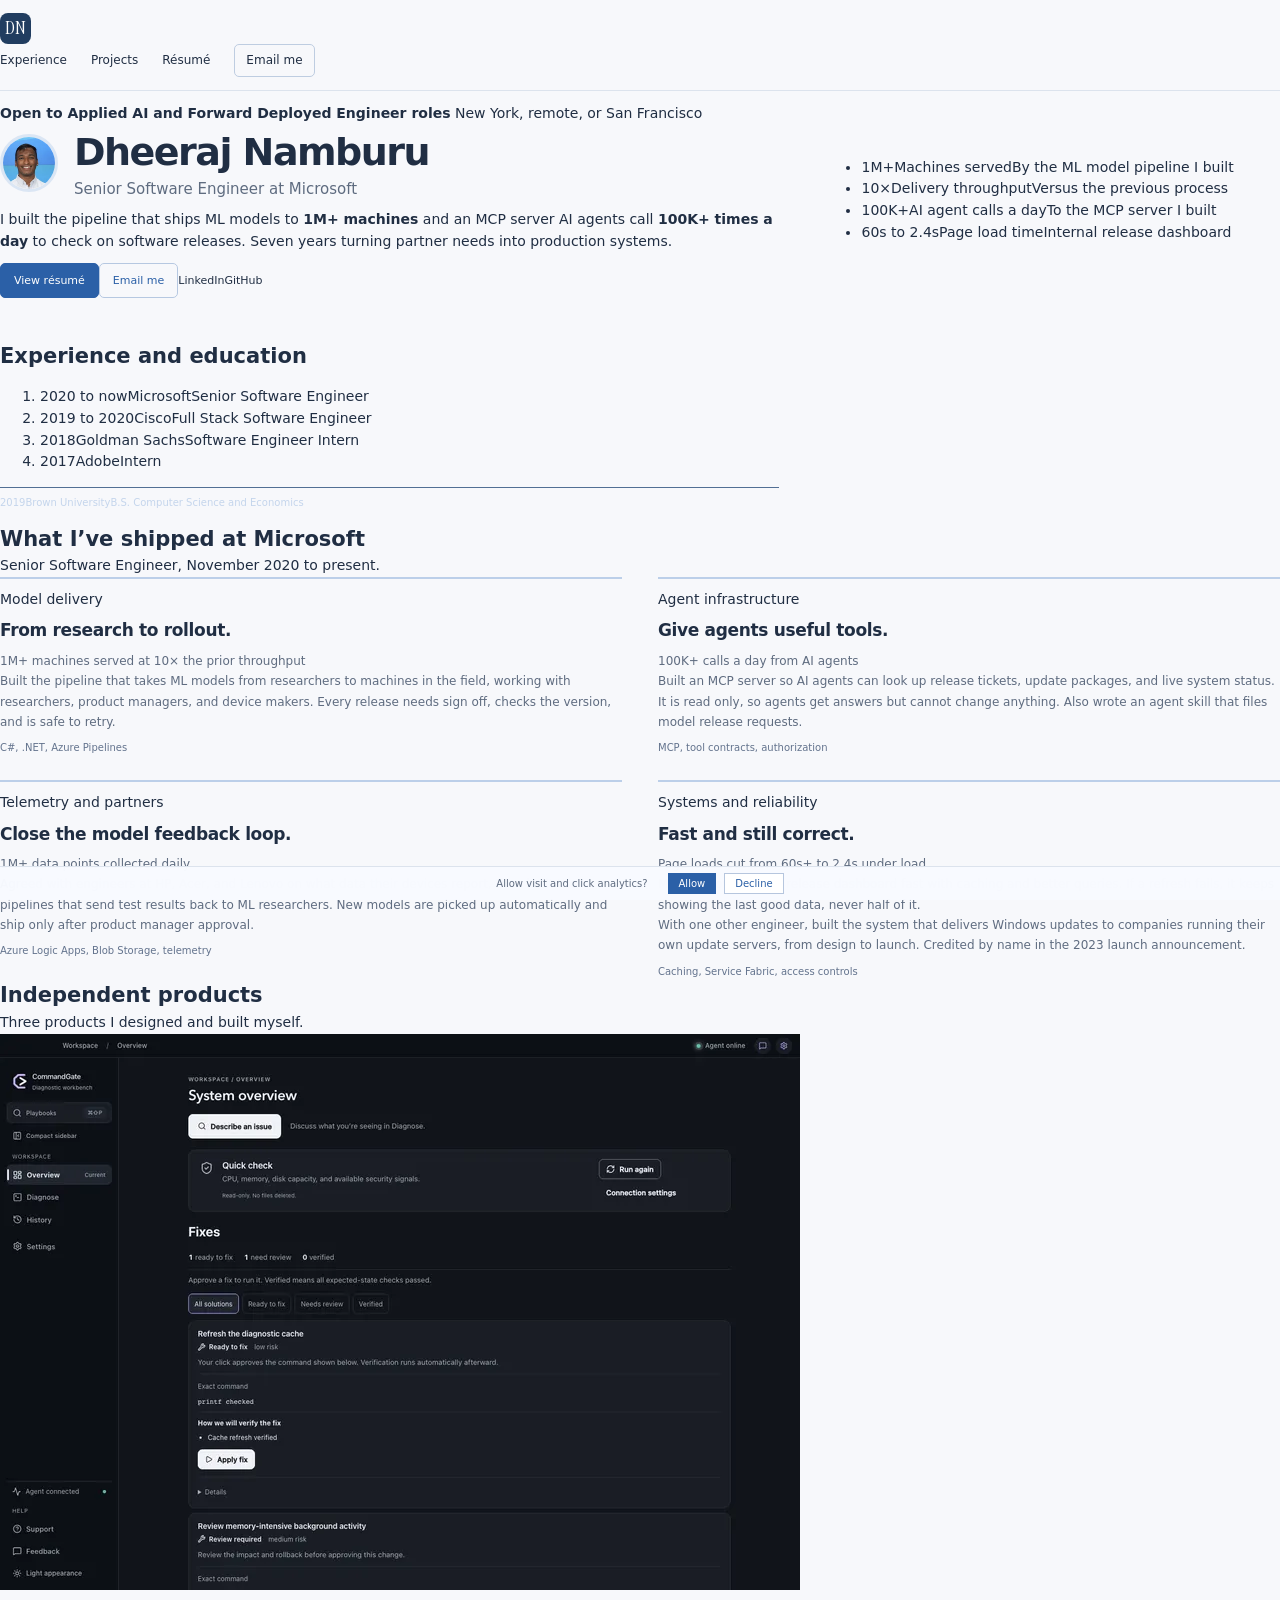
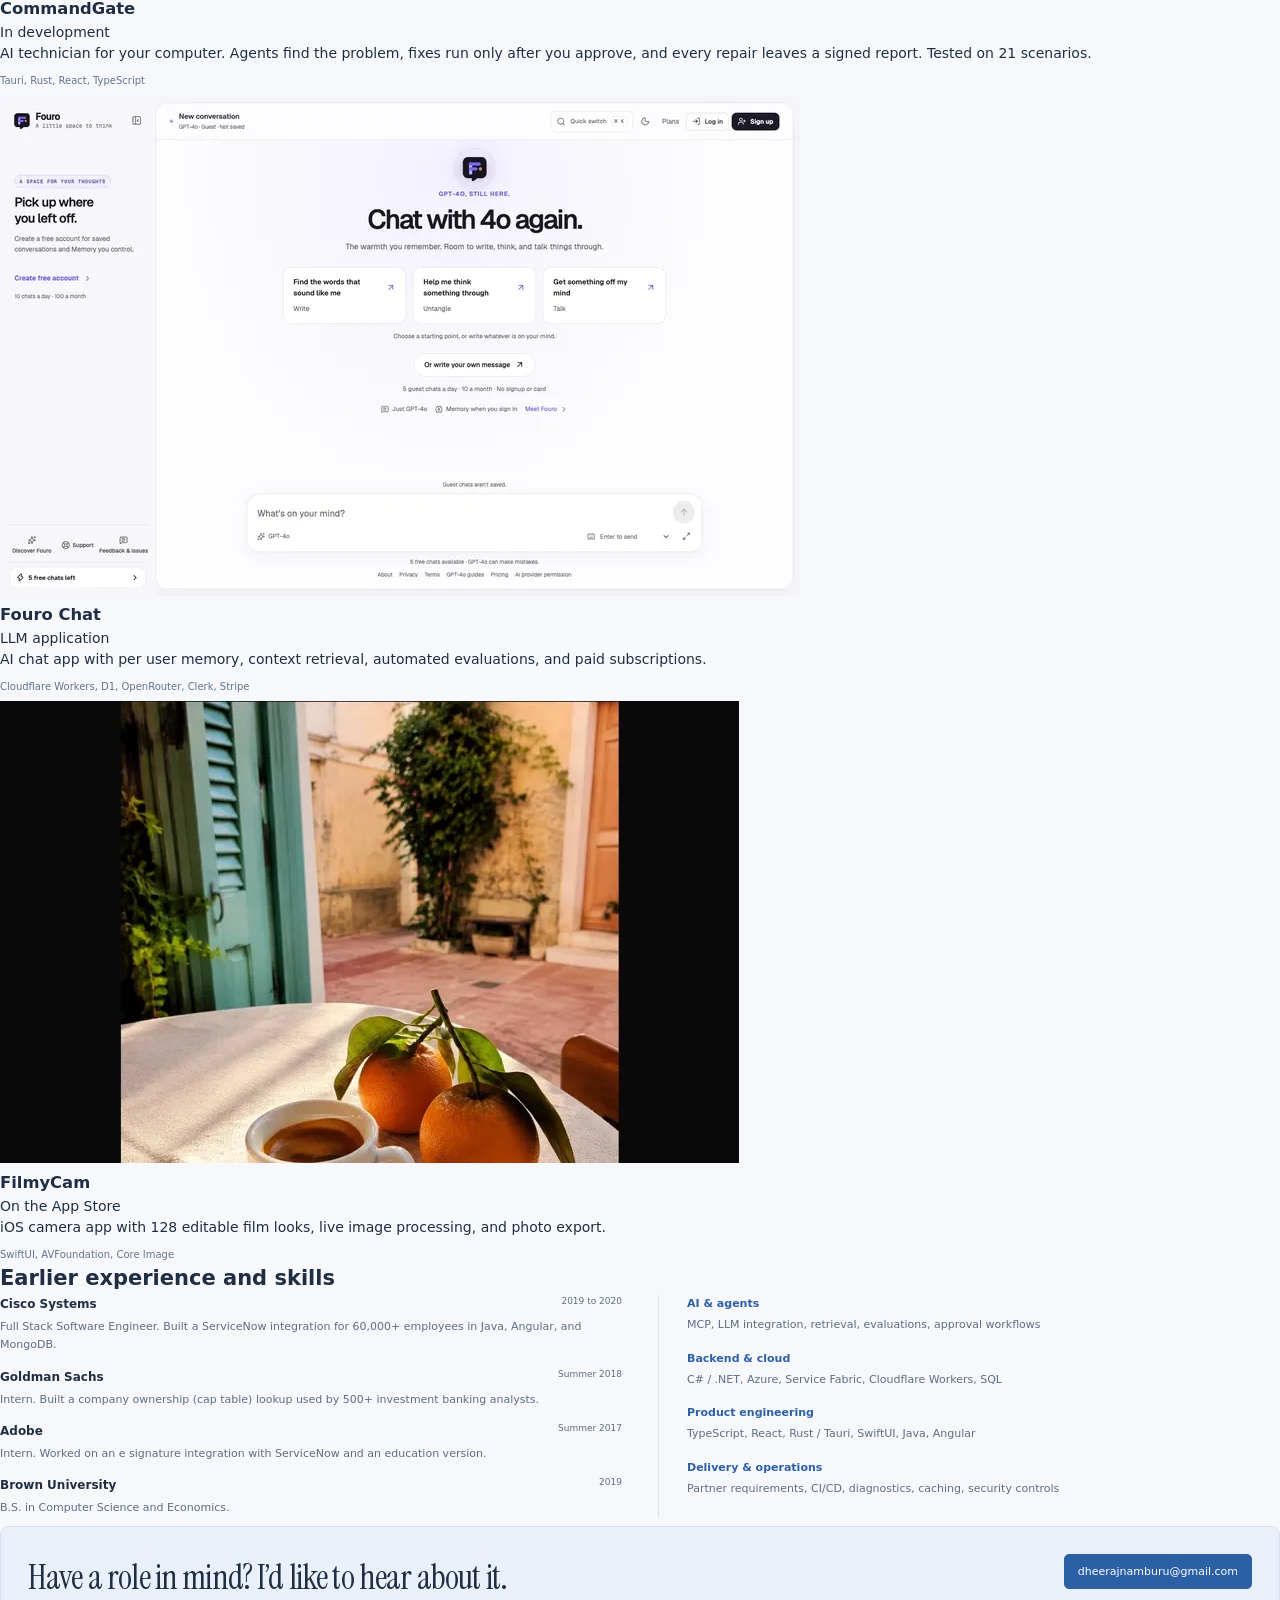
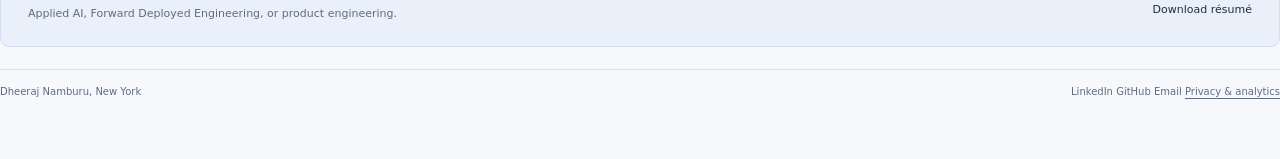
==== commit 6549a433: "Rewrite page copy in plain, company-agnostic language Replace internal jargon with terms an outside " ====
--- a/index.html
+++ b/index.html
@@ -2,71 +2,87 @@
 <html lang="en">
 <head>
 <meta charset="utf-8"><meta name="viewport" content="width=device-width,initial-scale=1">
-<title>Dheeraj Namburu | Software Engineer · Applied AI</title>
-<meta name="description" content="Software engineer at Microsoft building ML delivery pipelines, MCP tooling, and applied AI products. 1M+ machines served. Based in New York.">
+<title>Dheeraj Namburu | Senior Software Engineer, Applied AI</title>
+<meta name="description" content="Senior Software Engineer at Microsoft. Built an ML model delivery pipeline serving 1M+ machines and an MCP server handling 100K+ calls a day. Open to Applied AI and Forward Deployed Engineer roles in New York, remote, or San Francisco.">
 <link rel="canonical" href="https://dheerajnamburu.com/">
 <meta property="og:type" content="website"><meta property="og:url" content="https://dheerajnamburu.com/">
-<meta property="og:title" content="Dheeraj Namburu | Software &amp; Applied AI">
-<meta property="og:description" content="Microsoft engineering experience, production AI infrastructure, agent tooling, and independent products.">
+<meta property="og:title" content="Dheeraj Namburu | Senior Software Engineer, Applied AI">
+<meta property="og:description" content="Senior Software Engineer at Microsoft. ML model delivery for 1M+ machines, an MCP server at 100K+ calls a day. Open to Applied AI and Forward Deployed Engineer roles.">
 <meta property="og:image" content="https://dheerajnamburu.com/profile.jpg"><meta property="og:image:alt" content="Portrait of Dheeraj Namburu">
-<meta name="twitter:card" content="summary"><meta name="twitter:title" content="Dheeraj Namburu | Software &amp; Applied AI"><meta name="twitter:description" content="Software engineer at Microsoft building AI delivery infrastructure and agent tooling."><meta name="twitter:image" content="https://dheerajnamburu.com/profile.jpg">
-<link rel="icon" href="data:image/svg+xml,%3Csvg xmlns='http://www.w3.org/2000/svg' viewBox='0 0 64 64'%3E%3Crect width='64' height='64' rx='16' fill='%23223c5b'/%3E%3Ctext x='32' y='42' text-anchor='middle' font-family='Georgia' font-size='30' fill='white'%3EDN%3C/text%3E%3C/svg%3E">
-<link rel="stylesheet" href="vendor/bootstrap.min.css"><link rel="stylesheet" href="styles.css?v=20261011-release6">
-<script type="application/ld+json">{"@context":"https://schema.org","@type":"Person","name":"Dheeraj Namburu","url":"https://dheerajnamburu.com/","jobTitle":"Software Engineer","worksFor":{"@type":"Organization","name":"Microsoft"},"sameAs":["https://www.linkedin.com/in/dheeraj-n/","https://github.com/dheeraj5612"]}</script>
+<meta name="twitter:card" content="summary"><meta name="twitter:title" content="Dheeraj Namburu | Senior Software Engineer, Applied AI">
+<meta name="twitter:description" content="Senior Software Engineer at Microsoft. ML model delivery for 1M+ machines, an MCP server at 100K+ calls a day. Open to Applied AI and Forward Deployed Engineer roles.">
+<meta name="twitter:image" content="https://dheerajnamburu.com/profile.jpg">
+<link rel="icon" href="data:image/svg+xml,%3Csvg xmlns='http://www.w3.org/2000/svg' viewBox='0 0 64 64'%3E%3Crect width='64' height='64' rx='16' fill='%2310233f'/%3E%3Ctext x='32' y='42' text-anchor='middle' font-family='Georgia' font-size='30' fill='%23f7f5ee'%3EDN%3C/text%3E%3C/svg%3E">
+<link rel="preconnect" href="https://fonts.googleapis.com"><link rel="preconnect" href="https://fonts.gstatic.com" crossorigin>
+<link rel="stylesheet" href="https://fonts.googleapis.com/css2?family=Bricolage+Grotesque:opsz,wght@12..96,500..800&family=Hanken+Grotesk:wght@400;500;600;700&display=swap">
+<link rel="stylesheet" href="styles.css?v=20261011-scan2">
+<script type="application/ld+json">{"@context":"https://schema.org","@type":"Person","name":"Dheeraj Namburu","url":"https://dheerajnamburu.com/","jobTitle":"Senior Software Engineer","worksFor":{"@type":"Organization","name":"Microsoft"},"alumniOf":{"@type":"CollegeOrUniversity","name":"Brown University"},"address":{"@type":"PostalAddress","addressLocality":"New York","addressRegion":"NY"},"sameAs":["https://www.linkedin.com/in/dheeraj-n/","https://github.com/dheeraj5612"]}</script>
 </head>
 <body>
 <a class="skip" href="#main">Skip to content</a>
-<div class="page-shell container-fluid">
-<header><a class="brand" href="#main" aria-label="Dheeraj Namburu, back to top"><span class="monogram" aria-hidden="true">DN</span><span>Software &amp; Applied AI</span></a><nav aria-label="Main navigation"><a href="#work">Experience</a><a href="#projects">Projects</a><a href="Dheeraj-Namburu-Resume.pdf">Résumé <span aria-hidden="true">↗</span></a><a class="nav-contact" href="mailto:dheerajnamburu@gmail.com">Email me <span aria-hidden="true">↗</span></a></nav></header>
-<main id="main">
+<header class="site-header">
+<div class="bar">
+<a class="monogram" href="#main" aria-label="DN, Dheeraj Namburu, back to top">DN</a>
+<nav aria-label="Main navigation"><a href="#work">Experience</a><a href="#projects">Projects</a><a href="Dheeraj-Namburu-Resume.pdf">Résumé</a><a class="nav-contact" href="mailto:dheerajnamburu@gmail.com">Email me</a></nav>
+</div>
+</header>
+<main id="main" class="wrap">
 <section class="hero" aria-labelledby="hero-title">
 <div class="hero-copy">
-<p class="eyebrow">PRODUCTION AI · AGENT TOOLING · BACKEND SYSTEMS</p>
-<div class="identity"><img class="portrait" src="profile-192.webp" width="64" height="64" alt="Dheeraj Namburu"><div><h1 id="hero-title">Dheeraj Namburu</h1><p class="role">Software engineer at <strong>Microsoft.</strong></p></div></div>
-<p class="intro">Seven years of software engineering. I build ML delivery pipelines and tools for agents, working with researchers, PMs, and OEM engineers from requirements through production rollout.</p>
-<div class="focus-tags" aria-label="Technical focus"><span>C# / .NET · Azure</span><span>TypeScript · React · Rust</span><span>MCP · LLMs · Evaluations</span></div>
-<div class="actions d-flex flex-wrap align-items-center"><a class="button" href="mailto:dheerajnamburu@gmail.com">Email me <span aria-hidden="true">↗</span></a><a class="button secondary" href="Dheeraj-Namburu-Resume.pdf">View résumé <span aria-hidden="true">↗</span></a><a class="text-link" href="https://www.linkedin.com/in/dheeraj-n/">LinkedIn <span aria-hidden="true">↗</span></a><a class="text-link" href="https://github.com/dheeraj5612">GitHub <span aria-hidden="true">↗</span></a></div>
+<p class="status"><span class="status-dot" aria-hidden="true"></span><strong>Open to Applied AI and Forward Deployed Engineer roles</strong> <span class="status-where">New York, remote, or San Francisco</span></p>
+<div class="identity">
+<picture><source srcset="profile-192.webp" type="image/webp"><img class="portrait" src="profile-192.jpg" width="96" height="96" alt="Portrait of Dheeraj Namburu" fetchpriority="high"></picture>
+<div><h1 id="hero-title">Dheeraj Namburu</h1><p class="role">Senior Software Engineer at Microsoft</p></div>
 </div>
-<aside class="profile" aria-label="Career at a glance"><p class="profile-location">NEW YORK, NY</p><div class="career-snapshot"><div><strong>Microsoft</strong><span>Software Engineer · 2020 to present</span></div><div><strong>Cisco</strong><span>Full Stack Software Engineer · 2019 to 2020</span></div><div><strong>Goldman Sachs</strong><span>Intern · 2018</span></div><div><strong>Adobe</strong><span>Intern · 2017</span></div></div><p class="education">Brown University · B.S. CS &amp; Economics ’19</p><div class="availability"><p>Exploring Applied AI &amp; FDE roles<br><span>NYC · Remote · Open to San Francisco</span></p></div></aside>
+<p class="pitch">I built the pipeline that ships ML models to <strong>1M+ machines</strong> and an MCP server AI agents call <strong>100K+ times a day</strong> to check on software releases. Seven years turning partner needs into production systems.</p>
+<div class="actions"><a class="button" href="Dheeraj-Namburu-Resume.pdf">View résumé</a><a class="button secondary" href="mailto:dheerajnamburu@gmail.com">Email me</a><a class="text-link" href="https://www.linkedin.com/in/dheeraj-n/">LinkedIn</a><a class="text-link" href="https://github.com/dheeraj5612">GitHub</a></div>
+</div>
+<ul class="proof" aria-label="Selected impact at Microsoft">
+<li><span class="figure">1M+</span><span class="label">Machines served</span><span class="note">By the ML model pipeline I built</span></li>
+<li><span class="figure">10×</span><span class="label">Delivery throughput</span><span class="note">Versus the previous process</span></li>
+<li><span class="figure">100K+</span><span class="label">AI agent calls a day</span><span class="note">To the MCP server I built</span></li>
+<li><span class="figure">60s to 2.4s</span><span class="label">Page load time</span><span class="note">Internal release dashboard</span></li>
+</ul>
+<aside class="track" aria-labelledby="track-title">
+<h2 id="track-title">Experience and education</h2>
+<ol class="timeline">
+<li><span class="when">2020 to now</span><span class="org">Microsoft</span><span class="what">Senior Software Engineer</span></li>
+<li><span class="when">2019 to 2020</span><span class="org">Cisco</span><span class="what">Full Stack Software Engineer</span></li>
+<li><span class="when">2018</span><span class="org">Goldman Sachs</span><span class="what">Software Engineer Intern</span></li>
+<li><span class="when">2017</span><span class="org">Adobe</span><span class="what">Intern</span></li>
+</ol>
+<p class="education"><span class="when">2019</span><span class="org">Brown University</span><span class="what">B.S. Computer Science and Economics</span></p>
+</aside>
 </section>
-<section class="proof-strip" aria-label="Selected impact at Microsoft">
-<article><p class="result">1M+ <span>machines</span></p><p>ML model delivery pipeline</p></article>
-<article><p class="result">10× <span>throughput</span></p><p>Compared with prior delivery workflow</p></article>
-<article><p class="result">100K+ <span>calls / day</span></p><p>Windows release MCP tooling</p></article>
-<article><p class="result">60s+ → 2.4s</p><p>Portal page loads under load</p></article>
-</section>
-<section class="overview-section" aria-labelledby="overview-title">
-<div class="section-head"><div><p class="eyebrow">SELECTED WORK</p><h2 id="overview-title">Microsoft engineering &amp; independent products.</h2></div><a class="text-link" href="#work">More detail <span aria-hidden="true">↓</span></a></div>
-<div class="overview">
-<div class="work-digest" aria-label="Microsoft work highlights"><ul class="work-bullets">
-<li><strong>ML model delivery.</strong> Owned design and implementation with researchers, PMs, and OEM engineers, from requirements to production.</li>
-<li><strong>MCP &amp; agent skills.</strong> Built release tooling for bounded queries across tickets, payloads, and runtime state. Added a skill for promotion requests.</li>
-<li><strong>Telemetry &amp; model validation.</strong> Defined OEM requirements and built Azure ingestion returning test data to ML researchers. Over 1M data points daily.</li>
-<li><strong>Reliable promotion.</strong> Built approval gates, source version checks, duplicate suppression, idempotent retries, and end to end tests.</li>
-<li><strong>Publishing &amp; operations.</strong> Designed orchestration with one peer through general availability. Improved caching, monitoring, and operator security.</li>
-</ul></div>
-<div id="projects" class="projects" aria-label="Independent products">
-<article class="project-card"><a class="project-preview" href="https://commandgate.ai" aria-label="Visit CommandGate"><img class="img-fluid" src="assets/commandgate-800.webp" width="800" height="556" alt="CommandGate diagnostic workbench with demo data"></a><div><div class="project-identity"><h3><a href="https://commandgate.ai">CommandGate <span aria-hidden="true">↗</span></a></h3><span class="category">BUILDING</span></div><p>AI desktop technician. Approval gated repairs, signed evidence, and a 21 fixture evaluation suite.</p><p class="tech">Tauri · Rust · React · TypeScript</p></div></article>
-<article class="project-card"><a class="project-preview" href="https://fouro.ai" aria-label="Visit Fouro Chat"><img class="img-fluid" src="assets/fouro-800.webp" width="800" height="500" alt="Fouro Chat public guest interface"></a><div><div class="project-identity"><h3><a href="https://fouro.ai">Fouro Chat <span aria-hidden="true">↗</span></a></h3><span class="category">LLM APP</span></div><p>LLM chat with approved memory, account scoped retrieval, evaluations, and subscription billing.</p><p class="tech">Workers / D1 · OpenRouter · Clerk · Stripe</p></div></article>
-<article class="project-card"><a class="project-preview" href="https://apps.apple.com/us/app/filmy-camera-film-filters/id6801404866" aria-label="View FilmyCam on the App Store"><img class="img-fluid" src="assets/filmycam-800.webp" width="739" height="462" alt="FilmyCam photo editing screen"></a><div><div class="project-identity"><h3><a href="https://apps.apple.com/us/app/filmy-camera-film-filters/id6801404866">FilmyCam <span aria-hidden="true">↗</span></a></h3><span class="category">APP STORE</span></div><p>Published iOS camera. 128 editable film looks, live image processing, and native capture.</p><p class="tech">SwiftUI · AVFoundation · Core Image</p></div></article>
-</div>
+<section id="work" class="section" aria-labelledby="work-title">
+<h2 id="work-title">What I’ve shipped at Microsoft</h2>
+<p class="sub">Senior Software Engineer, November 2020 to present.</p>
+<div class="work-grid">
+<article><span class="topic">Model delivery</span><h3>From research to rollout.</h3><p class="outcome">1M+ machines served at 10× the prior throughput</p><p>Built the pipeline that takes ML models from researchers to machines in the field, working with researchers, product managers, and device makers. Every release needs sign off, checks the version, and is safe to retry.</p><p class="tech">C#, .NET, Azure Pipelines</p></article>
+<article><span class="topic">Agent infrastructure</span><h3>Give agents useful tools.</h3><p class="outcome">100K+ calls a day from AI agents</p><p>Built an MCP server so AI agents can look up release tickets, update packages, and live system status. It is read only, so agents get answers but cannot change anything. Also wrote an agent skill that files model release requests.</p><p class="tech">MCP, tool contracts, authorization</p></article>
+<article><span class="topic">Telemetry and partners</span><h3>Close the model feedback loop.</h3><p class="outcome">1M+ data points collected daily</p><p>Agreed with engineers at HP, Acer, and Lenovo on what data their devices report, then built the pipelines that send test results back to ML researchers. New models are picked up automatically and ship only after product manager approval.</p><p class="tech">Azure Logic Apps, Blob Storage, telemetry</p></article>
+<article><span class="topic">Systems and reliability</span><h3>Fast and still correct.</h3><p class="outcome">Page loads cut from 60s+ to 2.4s under load</p><p>Made a slow internal release dashboard fast with caching and better queries. If a refresh fails, it keeps showing the last good data, never half of it.</p><p>With one other engineer, built the system that delivers Windows updates to companies running their own update servers, from design to launch. Credited by name in the 2023 launch announcement.</p><p class="tech">Caching, Service Fabric, access controls</p></article>
 </div>
 </section>
-<section id="work" class="work-section" aria-labelledby="work-title">
-<div class="section-head"><div><p class="eyebrow">MICROSOFT · NOVEMBER 2020 TO PRESENT</p><h2 id="work-title">Engineering in detail.</h2></div><p>Architecture · Partner delivery · Production operations</p></div>
-<div class="work-grid">
-<article><span class="number">01 / MODEL DELIVERY</span><h3>Research to rollout.</h3><p>Designed and implemented an ML model delivery pipeline with researchers, PMs, and OEM engineers.</p><p class="work-outcome">Delivery pipeline: 1M+ machines served · 10× prior throughput</p><p>In a separate model promotion workflow, built approval gates, source version validation, duplicate suppression, idempotent retries, and end to end tests.</p><p class="tech">C# / .NET · Azure · Pipelines</p></article>
-<article><span class="number">02 / AGENT INFRASTRUCTURE</span><h3>MCP tooling &amp; agent skills.</h3><p>Built Windows release MCP tooling for bounded, read only queries across tickets, payloads, and runtime state. Extended a shared server with diagnostic tools, contract tests, and behavior tests. Added an agent skill for model promotion requests.</p><p class="work-outcome">100K+ daily calls · Controlled access to operational context</p><p class="tech">MCP · Tool contracts · Authorization</p></article>
-<article><span class="number">03 / TELEMETRY &amp; PARTNERS</span><h3>Model feedback &amp; validation.</h3><p>Defined telemetry requirements with OEM engineers and returned test data to ML researchers for validation. Built change detection and ingestion through Azure Logic Apps, Pipelines, and Blob Storage, with PM approval before release.</p><p class="work-outcome">1M+ data points ingested daily</p><p class="tech">Azure Logic Apps · Blob Storage · Telemetry</p></article>
-<article><span class="number">04 / SYSTEMS &amp; RELIABILITY</span><h3>Performance with correctness.</h3><p>Built indexed caches with failure safe refresh, bounded concurrency, and partial read rejection. Designed Windows publishing orchestration with one peer, from the specification to general availability. Hardened operator authorization and anti forgery checks.</p><p class="work-outcome">Portal loads: over 60s to 2.4s under load</p><p class="tech">Caching · Service Fabric · Integration design</p></article>
+<section id="projects" class="section" aria-labelledby="projects-title">
+<h2 id="projects-title">Independent products</h2>
+<p class="sub">Three products I designed and built myself.</p>
+<div class="projects">
+<article class="card"><img src="assets/commandgate-800.webp" width="800" height="556" alt="CommandGate desktop diagnostic workbench with demo data" loading="lazy" decoding="async"><div class="card-body"><div class="card-head"><h3><a href="https://commandgate.ai">CommandGate</a></h3><span class="chip">In development</span></div><p>AI technician for your computer. Agents find the problem, fixes run only after you approve, and every repair leaves a signed report. Tested on 21 scenarios.</p><p class="tech">Tauri, Rust, React, TypeScript</p></div></article>
+<article class="card"><img src="assets/fouro-800.webp" width="800" height="500" alt="Fouro Chat public guest interface" loading="lazy" decoding="async"><div class="card-body"><div class="card-head"><h3><a href="https://fouro.ai">Fouro Chat</a></h3><span class="chip">LLM application</span></div><p>AI chat app with per user memory, context retrieval, automated evaluations, and paid subscriptions.</p><p class="tech">Cloudflare Workers, D1, OpenRouter, Clerk, Stripe</p></div></article>
+<article class="card"><img src="assets/filmycam-800.webp" width="739" height="462" alt="FilmyCam photo editing screen" loading="lazy" decoding="async"><div class="card-body"><div class="card-head"><h3><a href="https://apps.apple.com/us/app/filmy-camera-film-filters/id6801404866">FilmyCam</a></h3><span class="chip">On the App Store</span></div><p>iOS camera app with 128 editable film looks, live image processing, and photo export.</p><p class="tech">SwiftUI, AVFoundation, Core Image</p></div></article>
 </div>
 </section>
-<section class="gallery-section" aria-labelledby="gallery-title"><div class="section-head"><div><p class="eyebrow">A CLOSER LOOK</p><h2 id="gallery-title">The products themselves.</h2></div><p>Real app screens. Click an image to visit.</p></div><div class="product-gallery"><figure><a href="https://commandgate.ai"><img src="assets/commandgate.png" width="1440" height="1000" loading="lazy" alt="CommandGate desktop diagnostic workbench in demo state"></a><figcaption><strong>CommandGate</strong><span>Desktop agent diagnostics · Building</span></figcaption></figure><figure><a href="https://fouro.ai"><img src="assets/fouro.png" width="1440" height="900" loading="lazy" alt="Fouro Chat guest interface"></a><figcaption><strong>Fouro Chat</strong><span>LLM chat · Memory · Retrieval</span></figcaption></figure><figure><a href="https://apps.apple.com/us/app/filmy-camera-film-filters/id6801404866"><img class="filmy-screen" src="assets/filmycam.jpg" width="1200" height="1600" loading="lazy" alt="FilmyCam camera screen from its App Store listing"></a><figcaption><strong>FilmyCam</strong><span>iOS camera · On the App Store</span></figcaption></figure></div></section>
-<section class="background-section" aria-labelledby="background-title"><div class="section-head"><div><p class="eyebrow">BACKGROUND</p><h2 id="background-title">Experience &amp; technical skills.</h2></div></div><div class="background-grid"><div class="earlier-work"><article><h3>Cisco Systems <span>2019 to 2020</span></h3><p>Full Stack Software Engineer. Built a Java, Angular, and MongoDB ServiceNow integration for a 60,000+ employee audience.</p></article><article><h3>Goldman Sachs <span>Summer 2018</span></h3><p>Intern. Built a capitalization table retrieval feature used by 500+ investment banking analysts.</p></article><article><h3>Adobe <span>Summer 2017</span></h3><p>Intern. Worked on e signature integration with ServiceNow and collaborated with engineers on an education version.</p></article><article><h3>Brown University <span>2019</span></h3><p>B.S. in Computer Science and Economics.</p></article></div><dl class="toolkit"><div><dt>AI &amp; agents</dt><dd>MCP · Agent skills · LLM integration · Retrieval · Evaluations · Approval workflows</dd></div><div><dt>Backend &amp; cloud</dt><dd>C# / .NET · Azure · Service Fabric · Cloudflare Workers · SQL</dd></div><div><dt>Product engineering</dt><dd>TypeScript · React · Rust / Tauri · SwiftUI · Java · Angular</dd></div><div><dt>Delivery &amp; operations</dt><dd>Partner requirements · CI/CD · Diagnostics · Caching · Security controls</dd></div></dl></div></section>
-<section class="contact" aria-labelledby="contact-title"><div><p class="eyebrow">GET IN TOUCH</p><h2 id="contact-title">Have a role in mind?</h2><p>Applied AI · FDE · Product engineering</p></div><div class="contact-links"><a class="button" href="mailto:dheerajnamburu@gmail.com">dheerajnamburu@gmail.com <span aria-hidden="true">↗</span></a><a class="text-link" href="Dheeraj-Namburu-Resume.pdf" download>Download résumé <span aria-hidden="true">↓</span></a></div></section>
+<section class="section" aria-labelledby="background-title">
+<h2 id="background-title">Earlier experience and skills</h2>
+<div class="background-grid">
+<div class="earlier-work"><article><h3>Cisco Systems <span>2019 to 2020</span></h3><p>Full Stack Software Engineer. Built a ServiceNow integration for 60,000+ employees in Java, Angular, and MongoDB.</p></article><article><h3>Goldman Sachs <span>Summer 2018</span></h3><p>Intern. Built a company ownership (cap table) lookup used by 500+ investment banking analysts.</p></article><article><h3>Adobe <span>Summer 2017</span></h3><p>Intern. Worked on an e signature integration with ServiceNow and an education version.</p></article><article><h3>Brown University <span>2019</span></h3><p>B.S. in Computer Science and Economics.</p></article></div>
+<dl class="toolkit"><div><dt>AI &amp; agents</dt><dd>MCP, LLM integration, retrieval, evaluations, approval workflows</dd></div><div><dt>Backend &amp; cloud</dt><dd>C# / .NET, Azure, Service Fabric, Cloudflare Workers, SQL</dd></div><div><dt>Product engineering</dt><dd>TypeScript, React, Rust / Tauri, SwiftUI, Java, Angular</dd></div><div><dt>Delivery &amp; operations</dt><dd>Partner requirements, CI/CD, diagnostics, caching, security controls</dd></div></dl>
+</div>
+</section>
+<section class="contact" aria-labelledby="contact-title"><div><h2 id="contact-title">Have a role in mind? I’d like to hear about it.</h2><p>Applied AI, Forward Deployed Engineering, or product engineering.</p></div><div class="contact-links"><a class="button" href="mailto:dheerajnamburu@gmail.com">dheerajnamburu@gmail.com</a><a class="text-link" href="Dheeraj-Namburu-Resume.pdf" download>Download résumé</a></div></section>
 </main>
-<footer><span>Dheeraj Namburu · New York</span><span><a href="https://www.linkedin.com/in/dheeraj-n/">LinkedIn</a> · <a href="https://github.com/dheeraj5612">GitHub</a> · <a href="mailto:dheerajnamburu@gmail.com">Email</a> · <button id="privacy-settings" class="footer-button" type="button">Privacy &amp; analytics</button></span></footer>
-</div>
+<footer><span>Dheeraj Namburu, New York</span><span><a href="https://www.linkedin.com/in/dheeraj-n/">LinkedIn</a> <a href="https://github.com/dheeraj5612">GitHub</a> <a href="mailto:dheerajnamburu@gmail.com">Email</a> <button id="privacy-settings" class="footer-button" type="button">Privacy &amp; analytics</button></span></footer>
 <div id="analytics-notice" class="analytics-notice" role="region" aria-label="Optional analytics"><span>Allow visit and click analytics?</span><div><button class="btn btn-sm" data-analytics-choice="allow" type="button">Allow</button><button class="btn btn-sm" data-analytics-choice="deny" type="button">Decline</button></div></div>
 <dialog id="privacy-dialog" aria-labelledby="privacy-title"><div class="privacy-content"><h2 id="privacy-title">Privacy &amp; analytics</h2><p>With your permission, Google Analytics measures visits, traffic sources, approximate region, device type, reading depth, and clicks on my projects, résumé, and email links. Advertising features are disabled.</p><p>I do not collect visitor names or email addresses through analytics. Contacting me opens your own email app. You can change your analytics choice here at any time.</p><p><a href="https://policies.google.com/privacy">Google’s privacy policy</a></p><div class="privacy-actions"><button class="btn btn-sm" data-analytics-choice="allow" type="button">Allow analytics</button><button class="btn btn-sm" data-analytics-choice="deny" type="button">Decline analytics</button><button class="btn btn-sm" id="privacy-close" type="button">Close</button></div></div></dialog>
 <script src="analytics.js?v=20261011" defer></script>
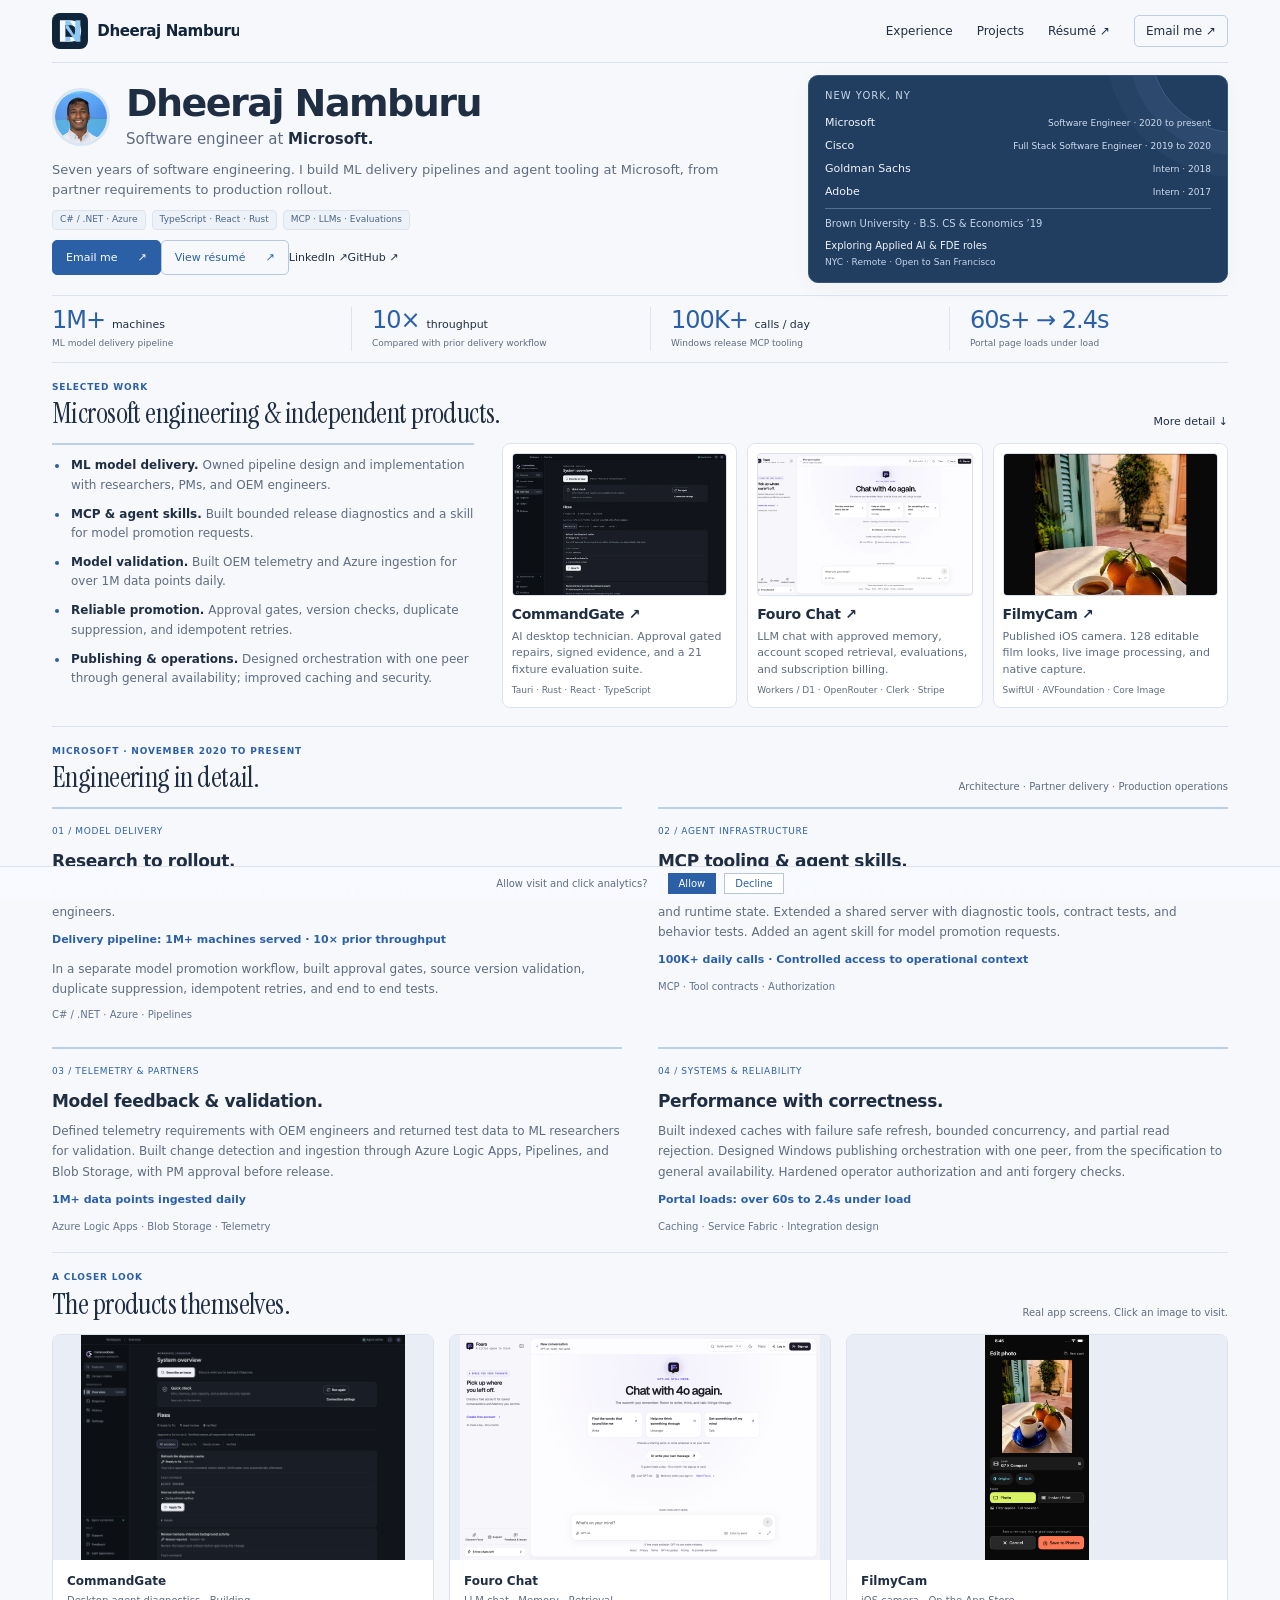
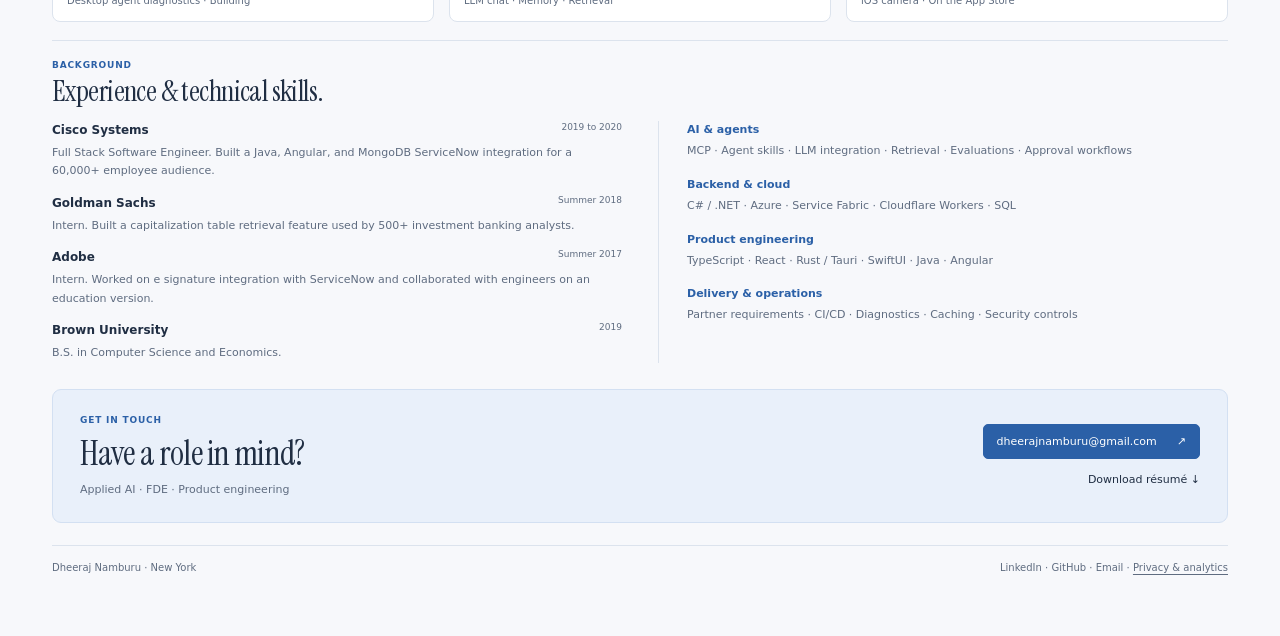
==== commit 32eb8cbe: "Enlarge project previews and add custom DN branding" ====
--- a/index.html
+++ b/index.html
@@ -2,87 +2,70 @@
 <html lang="en">
 <head>
 <meta charset="utf-8"><meta name="viewport" content="width=device-width,initial-scale=1">
-<title>Dheeraj Namburu | Senior Software Engineer, Applied AI</title>
-<meta name="description" content="Senior Software Engineer at Microsoft. Built an ML model delivery pipeline serving 1M+ machines and an MCP server handling 100K+ calls a day. Open to Applied AI and Forward Deployed Engineer roles in New York, remote, or San Francisco.">
+<title>Dheeraj Namburu | Software Engineer · Applied AI</title>
+<meta name="description" content="Software engineer at Microsoft building ML delivery pipelines, MCP tooling, and applied AI products. 1M+ machines served. Based in New York.">
 <link rel="canonical" href="https://dheerajnamburu.com/">
 <meta property="og:type" content="website"><meta property="og:url" content="https://dheerajnamburu.com/">
-<meta property="og:title" content="Dheeraj Namburu | Senior Software Engineer, Applied AI">
-<meta property="og:description" content="Senior Software Engineer at Microsoft. ML model delivery for 1M+ machines, an MCP server at 100K+ calls a day. Open to Applied AI and Forward Deployed Engineer roles.">
+<meta property="og:title" content="Dheeraj Namburu | Software &amp; Applied AI">
+<meta property="og:description" content="Microsoft engineering experience, production AI infrastructure, agent tooling, and independent products.">
 <meta property="og:image" content="https://dheerajnamburu.com/profile.jpg"><meta property="og:image:alt" content="Portrait of Dheeraj Namburu">
-<meta name="twitter:card" content="summary"><meta name="twitter:title" content="Dheeraj Namburu | Senior Software Engineer, Applied AI">
-<meta name="twitter:description" content="Senior Software Engineer at Microsoft. ML model delivery for 1M+ machines, an MCP server at 100K+ calls a day. Open to Applied AI and Forward Deployed Engineer roles.">
-<meta name="twitter:image" content="https://dheerajnamburu.com/profile.jpg">
-<link rel="icon" href="data:image/svg+xml,%3Csvg xmlns='http://www.w3.org/2000/svg' viewBox='0 0 64 64'%3E%3Crect width='64' height='64' rx='16' fill='%2310233f'/%3E%3Ctext x='32' y='42' text-anchor='middle' font-family='Georgia' font-size='30' fill='%23f7f5ee'%3EDN%3C/text%3E%3C/svg%3E">
-<link rel="preconnect" href="https://fonts.googleapis.com"><link rel="preconnect" href="https://fonts.gstatic.com" crossorigin>
-<link rel="stylesheet" href="https://fonts.googleapis.com/css2?family=Bricolage+Grotesque:opsz,wght@12..96,500..800&family=Hanken+Grotesk:wght@400;500;600;700&display=swap">
-<link rel="stylesheet" href="styles.css?v=20261011-scan2">
-<script type="application/ld+json">{"@context":"https://schema.org","@type":"Person","name":"Dheeraj Namburu","url":"https://dheerajnamburu.com/","jobTitle":"Senior Software Engineer","worksFor":{"@type":"Organization","name":"Microsoft"},"alumniOf":{"@type":"CollegeOrUniversity","name":"Brown University"},"address":{"@type":"PostalAddress","addressLocality":"New York","addressRegion":"NY"},"sameAs":["https://www.linkedin.com/in/dheeraj-n/","https://github.com/dheeraj5612"]}</script>
+<meta name="twitter:card" content="summary"><meta name="twitter:title" content="Dheeraj Namburu | Software &amp; Applied AI"><meta name="twitter:description" content="Software engineer at Microsoft building AI delivery infrastructure and agent tooling."><meta name="twitter:image" content="https://dheerajnamburu.com/profile.jpg">
+<link rel="icon" href="assets/brand/favicon.ico?v=20261011" sizes="any"><link rel="icon" type="image/svg+xml" href="assets/brand/favicon.svg?v=20261011"><link rel="apple-touch-icon" href="assets/brand/apple-touch-icon.png" sizes="180x180"><meta name="theme-color" content="#10243A">
+<link rel="stylesheet" href="vendor/bootstrap.min.css"><link rel="stylesheet" href="styles.css?v=20261011-projects7">
+<script type="application/ld+json">{"@context":"https://schema.org","@type":"Person","name":"Dheeraj Namburu","url":"https://dheerajnamburu.com/","jobTitle":"Software Engineer","worksFor":{"@type":"Organization","name":"Microsoft"},"sameAs":["https://www.linkedin.com/in/dheeraj-n/","https://github.com/dheeraj5612"]}</script>
 </head>
 <body>
 <a class="skip" href="#main">Skip to content</a>
-<header class="site-header">
-<div class="bar">
-<a class="monogram" href="#main" aria-label="DN, Dheeraj Namburu, back to top">DN</a>
-<nav aria-label="Main navigation"><a href="#work">Experience</a><a href="#projects">Projects</a><a href="Dheeraj-Namburu-Resume.pdf">Résumé</a><a class="nav-contact" href="mailto:dheerajnamburu@gmail.com">Email me</a></nav>
-</div>
-</header>
-<main id="main" class="wrap">
+<div class="page-shell container-fluid">
+<header><a class="brand" href="#main" aria-label="Dheeraj Namburu, back to top"><img class="brand-logo" src="assets/brand/logo.svg" width="187" height="36" alt="Dheeraj Namburu"><img class="brand-mark" src="assets/brand/mark.svg" width="32" height="32" alt=""></a><nav aria-label="Main navigation"><a href="#work">Experience</a><a href="#projects">Projects</a><a href="Dheeraj-Namburu-Resume.pdf">Résumé <span aria-hidden="true">↗</span></a><a class="nav-contact" href="mailto:dheerajnamburu@gmail.com">Email me <span aria-hidden="true">↗</span></a></nav></header>
+<main id="main">
 <section class="hero" aria-labelledby="hero-title">
 <div class="hero-copy">
-<p class="status"><span class="status-dot" aria-hidden="true"></span><strong>Open to Applied AI and Forward Deployed Engineer roles</strong> <span class="status-where">New York, remote, or San Francisco</span></p>
-<div class="identity">
-<picture><source srcset="profile-192.webp" type="image/webp"><img class="portrait" src="profile-192.jpg" width="96" height="96" alt="Portrait of Dheeraj Namburu" fetchpriority="high"></picture>
-<div><h1 id="hero-title">Dheeraj Namburu</h1><p class="role">Senior Software Engineer at Microsoft</p></div>
+<div class="identity"><img class="portrait" src="profile-192.webp" width="64" height="64" alt="Dheeraj Namburu"><div><h1 id="hero-title">Dheeraj Namburu</h1><p class="role">Software engineer at <strong>Microsoft.</strong></p></div></div>
+<p class="intro">Seven years of software engineering. I build ML delivery pipelines and agent tooling at Microsoft, from partner requirements to production rollout.</p>
+<div class="focus-tags" aria-label="Technical focus"><span>C# / .NET · Azure</span><span>TypeScript · React · Rust</span><span>MCP · LLMs · Evaluations</span></div>
+<div class="actions d-flex flex-wrap align-items-center"><a class="button" href="mailto:dheerajnamburu@gmail.com">Email me <span aria-hidden="true">↗</span></a><a class="button secondary" href="Dheeraj-Namburu-Resume.pdf">View résumé <span aria-hidden="true">↗</span></a><a class="text-link" href="https://www.linkedin.com/in/dheeraj-n/">LinkedIn <span aria-hidden="true">↗</span></a><a class="text-link" href="https://github.com/dheeraj5612">GitHub <span aria-hidden="true">↗</span></a></div>
 </div>
-<p class="pitch">I built the pipeline that ships ML models to <strong>1M+ machines</strong> and an MCP server AI agents call <strong>100K+ times a day</strong> to check on software releases. Seven years turning partner needs into production systems.</p>
-<div class="actions"><a class="button" href="Dheeraj-Namburu-Resume.pdf">View résumé</a><a class="button secondary" href="mailto:dheerajnamburu@gmail.com">Email me</a><a class="text-link" href="https://www.linkedin.com/in/dheeraj-n/">LinkedIn</a><a class="text-link" href="https://github.com/dheeraj5612">GitHub</a></div>
+<aside class="profile" aria-label="Career at a glance"><p class="profile-location">NEW YORK, NY</p><div class="career-snapshot"><div><strong>Microsoft</strong><span>Software Engineer · 2020 to present</span></div><div><strong>Cisco</strong><span>Full Stack Software Engineer · 2019 to 2020</span></div><div><strong>Goldman Sachs</strong><span>Intern · 2018</span></div><div><strong>Adobe</strong><span>Intern · 2017</span></div></div><p class="education">Brown University · B.S. CS &amp; Economics ’19</p><div class="availability"><p>Exploring Applied AI &amp; FDE roles<br><span>NYC · Remote · Open to San Francisco</span></p></div></aside>
+</section>
+<section class="proof-strip" aria-label="Selected impact at Microsoft">
+<article><p class="result">1M+ <span>machines</span></p><p>ML model delivery pipeline</p></article>
+<article><p class="result">10× <span>throughput</span></p><p>Compared with prior delivery workflow</p></article>
+<article><p class="result">100K+ <span>calls / day</span></p><p>Windows release MCP tooling</p></article>
+<article><p class="result">60s+ → 2.4s</p><p>Portal page loads under load</p></article>
+</section>
+<section class="overview-section" aria-labelledby="overview-title">
+<div class="section-head"><div><p class="eyebrow">SELECTED WORK</p><h2 id="overview-title">Microsoft engineering &amp; independent products.</h2></div><a class="text-link" href="#work">More detail <span aria-hidden="true">↓</span></a></div>
+<div class="overview">
+<div class="work-digest" aria-label="Microsoft work highlights"><ul class="work-bullets">
+<li><strong>ML model delivery.</strong> Owned pipeline design and implementation with researchers, PMs, and OEM engineers.</li>
+<li><strong>MCP &amp; agent skills.</strong> Built bounded release diagnostics and a skill for model promotion requests.</li>
+<li><strong>Model validation.</strong> Built OEM telemetry and Azure ingestion for over 1M data points daily.</li>
+<li><strong>Reliable promotion.</strong> Approval gates, version checks, duplicate suppression, and idempotent retries.</li>
+<li><strong>Publishing &amp; operations.</strong> Designed orchestration with one peer through general availability; improved caching and security.</li>
+</ul></div>
+<div id="projects" class="projects" aria-label="Independent products">
+<article class="project-card"><a class="project-preview" href="https://commandgate.ai" aria-label="Visit CommandGate"><img class="img-fluid" src="assets/commandgate-800.webp" width="800" height="556" alt="CommandGate diagnostic workbench with demo data"></a><div><div class="project-identity"><h3><a href="https://commandgate.ai">CommandGate <span aria-hidden="true">↗</span></a></h3><span class="category">BUILDING</span></div><p>AI desktop technician. Approval gated repairs, signed evidence, and a 21 fixture evaluation suite.</p><p class="tech">Tauri · Rust · React · TypeScript</p></div></article>
+<article class="project-card"><a class="project-preview" href="https://fouro.ai" aria-label="Visit Fouro Chat"><img class="img-fluid" src="assets/fouro-800.webp" width="800" height="500" alt="Fouro Chat public guest interface"></a><div><div class="project-identity"><h3><a href="https://fouro.ai">Fouro Chat <span aria-hidden="true">↗</span></a></h3><span class="category">LLM APP</span></div><p>LLM chat with approved memory, account scoped retrieval, evaluations, and subscription billing.</p><p class="tech">Workers / D1 · OpenRouter · Clerk · Stripe</p></div></article>
+<article class="project-card"><a class="project-preview" href="https://apps.apple.com/us/app/filmy-camera-film-filters/id6801404866" aria-label="View FilmyCam on the App Store"><img class="img-fluid" src="assets/filmycam-800.webp" width="739" height="462" alt="FilmyCam photo editing screen"></a><div><div class="project-identity"><h3><a href="https://apps.apple.com/us/app/filmy-camera-film-filters/id6801404866">FilmyCam <span aria-hidden="true">↗</span></a></h3><span class="category">APP STORE</span></div><p>Published iOS camera. 128 editable film looks, live image processing, and native capture.</p><p class="tech">SwiftUI · AVFoundation · Core Image</p></div></article>
 </div>
-<ul class="proof" aria-label="Selected impact at Microsoft">
-<li><span class="figure">1M+</span><span class="label">Machines served</span><span class="note">By the ML model pipeline I built</span></li>
-<li><span class="figure">10×</span><span class="label">Delivery throughput</span><span class="note">Versus the previous process</span></li>
-<li><span class="figure">100K+</span><span class="label">AI agent calls a day</span><span class="note">To the MCP server I built</span></li>
-<li><span class="figure">60s to 2.4s</span><span class="label">Page load time</span><span class="note">Internal release dashboard</span></li>
-</ul>
-<aside class="track" aria-labelledby="track-title">
-<h2 id="track-title">Experience and education</h2>
-<ol class="timeline">
-<li><span class="when">2020 to now</span><span class="org">Microsoft</span><span class="what">Senior Software Engineer</span></li>
-<li><span class="when">2019 to 2020</span><span class="org">Cisco</span><span class="what">Full Stack Software Engineer</span></li>
-<li><span class="when">2018</span><span class="org">Goldman Sachs</span><span class="what">Software Engineer Intern</span></li>
-<li><span class="when">2017</span><span class="org">Adobe</span><span class="what">Intern</span></li>
-</ol>
-<p class="education"><span class="when">2019</span><span class="org">Brown University</span><span class="what">B.S. Computer Science and Economics</span></p>
-</aside>
-</section>
-<section id="work" class="section" aria-labelledby="work-title">
-<h2 id="work-title">What I’ve shipped at Microsoft</h2>
-<p class="sub">Senior Software Engineer, November 2020 to present.</p>
-<div class="work-grid">
-<article><span class="topic">Model delivery</span><h3>From research to rollout.</h3><p class="outcome">1M+ machines served at 10× the prior throughput</p><p>Built the pipeline that takes ML models from researchers to machines in the field, working with researchers, product managers, and device makers. Every release needs sign off, checks the version, and is safe to retry.</p><p class="tech">C#, .NET, Azure Pipelines</p></article>
-<article><span class="topic">Agent infrastructure</span><h3>Give agents useful tools.</h3><p class="outcome">100K+ calls a day from AI agents</p><p>Built an MCP server so AI agents can look up release tickets, update packages, and live system status. It is read only, so agents get answers but cannot change anything. Also wrote an agent skill that files model release requests.</p><p class="tech">MCP, tool contracts, authorization</p></article>
-<article><span class="topic">Telemetry and partners</span><h3>Close the model feedback loop.</h3><p class="outcome">1M+ data points collected daily</p><p>Agreed with engineers at HP, Acer, and Lenovo on what data their devices report, then built the pipelines that send test results back to ML researchers. New models are picked up automatically and ship only after product manager approval.</p><p class="tech">Azure Logic Apps, Blob Storage, telemetry</p></article>
-<article><span class="topic">Systems and reliability</span><h3>Fast and still correct.</h3><p class="outcome">Page loads cut from 60s+ to 2.4s under load</p><p>Made a slow internal release dashboard fast with caching and better queries. If a refresh fails, it keeps showing the last good data, never half of it.</p><p>With one other engineer, built the system that delivers Windows updates to companies running their own update servers, from design to launch. Credited by name in the 2023 launch announcement.</p><p class="tech">Caching, Service Fabric, access controls</p></article>
 </div>
 </section>
-<section id="projects" class="section" aria-labelledby="projects-title">
-<h2 id="projects-title">Independent products</h2>
-<p class="sub">Three products I designed and built myself.</p>
-<div class="projects">
-<article class="card"><img src="assets/commandgate-800.webp" width="800" height="556" alt="CommandGate desktop diagnostic workbench with demo data" loading="lazy" decoding="async"><div class="card-body"><div class="card-head"><h3><a href="https://commandgate.ai">CommandGate</a></h3><span class="chip">In development</span></div><p>AI technician for your computer. Agents find the problem, fixes run only after you approve, and every repair leaves a signed report. Tested on 21 scenarios.</p><p class="tech">Tauri, Rust, React, TypeScript</p></div></article>
-<article class="card"><img src="assets/fouro-800.webp" width="800" height="500" alt="Fouro Chat public guest interface" loading="lazy" decoding="async"><div class="card-body"><div class="card-head"><h3><a href="https://fouro.ai">Fouro Chat</a></h3><span class="chip">LLM application</span></div><p>AI chat app with per user memory, context retrieval, automated evaluations, and paid subscriptions.</p><p class="tech">Cloudflare Workers, D1, OpenRouter, Clerk, Stripe</p></div></article>
-<article class="card"><img src="assets/filmycam-800.webp" width="739" height="462" alt="FilmyCam photo editing screen" loading="lazy" decoding="async"><div class="card-body"><div class="card-head"><h3><a href="https://apps.apple.com/us/app/filmy-camera-film-filters/id6801404866">FilmyCam</a></h3><span class="chip">On the App Store</span></div><p>iOS camera app with 128 editable film looks, live image processing, and photo export.</p><p class="tech">SwiftUI, AVFoundation, Core Image</p></div></article>
+<section id="work" class="work-section" aria-labelledby="work-title">
+<div class="section-head"><div><p class="eyebrow">MICROSOFT · NOVEMBER 2020 TO PRESENT</p><h2 id="work-title">Engineering in detail.</h2></div><p>Architecture · Partner delivery · Production operations</p></div>
+<div class="work-grid">
+<article><span class="number">01 / MODEL DELIVERY</span><h3>Research to rollout.</h3><p>Designed and implemented an ML model delivery pipeline with researchers, PMs, and OEM engineers.</p><p class="work-outcome">Delivery pipeline: 1M+ machines served · 10× prior throughput</p><p>In a separate model promotion workflow, built approval gates, source version validation, duplicate suppression, idempotent retries, and end to end tests.</p><p class="tech">C# / .NET · Azure · Pipelines</p></article>
+<article><span class="number">02 / AGENT INFRASTRUCTURE</span><h3>MCP tooling &amp; agent skills.</h3><p>Built Windows release MCP tooling for bounded, read only queries across tickets, payloads, and runtime state. Extended a shared server with diagnostic tools, contract tests, and behavior tests. Added an agent skill for model promotion requests.</p><p class="work-outcome">100K+ daily calls · Controlled access to operational context</p><p class="tech">MCP · Tool contracts · Authorization</p></article>
+<article><span class="number">03 / TELEMETRY &amp; PARTNERS</span><h3>Model feedback &amp; validation.</h3><p>Defined telemetry requirements with OEM engineers and returned test data to ML researchers for validation. Built change detection and ingestion through Azure Logic Apps, Pipelines, and Blob Storage, with PM approval before release.</p><p class="work-outcome">1M+ data points ingested daily</p><p class="tech">Azure Logic Apps · Blob Storage · Telemetry</p></article>
+<article><span class="number">04 / SYSTEMS &amp; RELIABILITY</span><h3>Performance with correctness.</h3><p>Built indexed caches with failure safe refresh, bounded concurrency, and partial read rejection. Designed Windows publishing orchestration with one peer, from the specification to general availability. Hardened operator authorization and anti forgery checks.</p><p class="work-outcome">Portal loads: over 60s to 2.4s under load</p><p class="tech">Caching · Service Fabric · Integration design</p></article>
 </div>
 </section>
-<section class="section" aria-labelledby="background-title">
-<h2 id="background-title">Earlier experience and skills</h2>
-<div class="background-grid">
-<div class="earlier-work"><article><h3>Cisco Systems <span>2019 to 2020</span></h3><p>Full Stack Software Engineer. Built a ServiceNow integration for 60,000+ employees in Java, Angular, and MongoDB.</p></article><article><h3>Goldman Sachs <span>Summer 2018</span></h3><p>Intern. Built a company ownership (cap table) lookup used by 500+ investment banking analysts.</p></article><article><h3>Adobe <span>Summer 2017</span></h3><p>Intern. Worked on an e signature integration with ServiceNow and an education version.</p></article><article><h3>Brown University <span>2019</span></h3><p>B.S. in Computer Science and Economics.</p></article></div>
-<dl class="toolkit"><div><dt>AI &amp; agents</dt><dd>MCP, LLM integration, retrieval, evaluations, approval workflows</dd></div><div><dt>Backend &amp; cloud</dt><dd>C# / .NET, Azure, Service Fabric, Cloudflare Workers, SQL</dd></div><div><dt>Product engineering</dt><dd>TypeScript, React, Rust / Tauri, SwiftUI, Java, Angular</dd></div><div><dt>Delivery &amp; operations</dt><dd>Partner requirements, CI/CD, diagnostics, caching, security controls</dd></div></dl>
+<section class="gallery-section" aria-labelledby="gallery-title"><div class="section-head"><div><p class="eyebrow">A CLOSER LOOK</p><h2 id="gallery-title">The products themselves.</h2></div><p>Real app screens. Click an image to visit.</p></div><div class="product-gallery"><figure><a href="https://commandgate.ai"><img src="assets/commandgate.png" width="1440" height="1000" loading="lazy" alt="CommandGate desktop diagnostic workbench in demo state"></a><figcaption><strong>CommandGate</strong><span>Desktop agent diagnostics · Building</span></figcaption></figure><figure><a href="https://fouro.ai"><img src="assets/fouro.png" width="1440" height="900" loading="lazy" alt="Fouro Chat guest interface"></a><figcaption><strong>Fouro Chat</strong><span>LLM chat · Memory · Retrieval</span></figcaption></figure><figure><a href="https://apps.apple.com/us/app/filmy-camera-film-filters/id6801404866"><img class="filmy-screen" src="assets/filmycam.jpg" width="1200" height="1600" loading="lazy" alt="FilmyCam camera screen from its App Store listing"></a><figcaption><strong>FilmyCam</strong><span>iOS camera · On the App Store</span></figcaption></figure></div></section>
+<section class="background-section" aria-labelledby="background-title"><div class="section-head"><div><p class="eyebrow">BACKGROUND</p><h2 id="background-title">Experience &amp; technical skills.</h2></div></div><div class="background-grid"><div class="earlier-work"><article><h3>Cisco Systems <span>2019 to 2020</span></h3><p>Full Stack Software Engineer. Built a Java, Angular, and MongoDB ServiceNow integration for a 60,000+ employee audience.</p></article><article><h3>Goldman Sachs <span>Summer 2018</span></h3><p>Intern. Built a capitalization table retrieval feature used by 500+ investment banking analysts.</p></article><article><h3>Adobe <span>Summer 2017</span></h3><p>Intern. Worked on e signature integration with ServiceNow and collaborated with engineers on an education version.</p></article><article><h3>Brown University <span>2019</span></h3><p>B.S. in Computer Science and Economics.</p></article></div><dl class="toolkit"><div><dt>AI &amp; agents</dt><dd>MCP · Agent skills · LLM integration · Retrieval · Evaluations · Approval workflows</dd></div><div><dt>Backend &amp; cloud</dt><dd>C# / .NET · Azure · Service Fabric · Cloudflare Workers · SQL</dd></div><div><dt>Product engineering</dt><dd>TypeScript · React · Rust / Tauri · SwiftUI · Java · Angular</dd></div><div><dt>Delivery &amp; operations</dt><dd>Partner requirements · CI/CD · Diagnostics · Caching · Security controls</dd></div></dl></div></section>
+<section class="contact" aria-labelledby="contact-title"><div><p class="eyebrow">GET IN TOUCH</p><h2 id="contact-title">Have a role in mind?</h2><p>Applied AI · FDE · Product engineering</p></div><div class="contact-links"><a class="button" href="mailto:dheerajnamburu@gmail.com">dheerajnamburu@gmail.com <span aria-hidden="true">↗</span></a><a class="text-link" href="Dheeraj-Namburu-Resume.pdf" download>Download résumé <span aria-hidden="true">↓</span></a></div></section>
+</main>
+<footer><span>Dheeraj Namburu · New York</span><span><a href="https://www.linkedin.com/in/dheeraj-n/">LinkedIn</a> · <a href="https://github.com/dheeraj5612">GitHub</a> · <a href="mailto:dheerajnamburu@gmail.com">Email</a> · <button id="privacy-settings" class="footer-button" type="button">Privacy &amp; analytics</button></span></footer>
 </div>
-</section>
-<section class="contact" aria-labelledby="contact-title"><div><h2 id="contact-title">Have a role in mind? I’d like to hear about it.</h2><p>Applied AI, Forward Deployed Engineering, or product engineering.</p></div><div class="contact-links"><a class="button" href="mailto:dheerajnamburu@gmail.com">dheerajnamburu@gmail.com</a><a class="text-link" href="Dheeraj-Namburu-Resume.pdf" download>Download résumé</a></div></section>
-</main>
-<footer><span>Dheeraj Namburu, New York</span><span><a href="https://www.linkedin.com/in/dheeraj-n/">LinkedIn</a> <a href="https://github.com/dheeraj5612">GitHub</a> <a href="mailto:dheerajnamburu@gmail.com">Email</a> <button id="privacy-settings" class="footer-button" type="button">Privacy &amp; analytics</button></span></footer>
 <div id="analytics-notice" class="analytics-notice" role="region" aria-label="Optional analytics"><span>Allow visit and click analytics?</span><div><button class="btn btn-sm" data-analytics-choice="allow" type="button">Allow</button><button class="btn btn-sm" data-analytics-choice="deny" type="button">Decline</button></div></div>
 <dialog id="privacy-dialog" aria-labelledby="privacy-title"><div class="privacy-content"><h2 id="privacy-title">Privacy &amp; analytics</h2><p>With your permission, Google Analytics measures visits, traffic sources, approximate region, device type, reading depth, and clicks on my projects, résumé, and email links. Advertising features are disabled.</p><p>I do not collect visitor names or email addresses through analytics. Contacting me opens your own email app. You can change your analytics choice here at any time.</p><p><a href="https://policies.google.com/privacy">Google’s privacy policy</a></p><div class="privacy-actions"><button class="btn btn-sm" data-analytics-choice="allow" type="button">Allow analytics</button><button class="btn btn-sm" data-analytics-choice="deny" type="button">Decline analytics</button><button class="btn btn-sm" id="privacy-close" type="button">Close</button></div></div></dialog>
 <script src="analytics.js?v=20261011" defer></script>
--- a/styles.css
+++ b/styles.css
@@ -21,3 +21,11 @@
 @media(max-width:440px){.page-shell{padding:0 18px}h1{font-size:32px}.identity .portrait{width:53px;height:53px}.role{font-size:13px}.hero .eyebrow{font-size:8px}.focus-tags{gap:5px}.focus-tags span{font-size:8px}.actions{gap:10px}.button{gap:13px;padding:8px 11px}.text-link{font-size:10px}.intro{font-size:12px}.career-snapshot span{font-size:9px}.proof-strip .result{font-size:23px}.result span{font-size:10px}.section-head h2{font-size:25px}.project-card{grid-template-columns:100px minmax(0,1fr);padding:10px;gap:10px}.project-card p{font-size:11px}.project-preview img{height:77px}.contact .button{font-size:10px}.analytics-notice{gap:12px;font-size:10px}}
 @media(prefers-reduced-motion:reduce){html{scroll-behavior:auto}*,*::before,*::after{animation:none!important;transition:none!important}.button:hover,.project-card:hover{transform:none}}
 @media(min-width:761px){.hero{padding-block:12px}.identity{margin-block:8px}.actions{margin-top:10px}.profile{padding:12px 16px}.education{margin-top:8px;padding-top:7px}.availability{margin-top:7px}.project-card{padding:7px}}
+.brand-logo{display:block;width:187px;height:36px}.brand-mark{display:none}
+@media(min-width:761px){.hero .identity{margin-top:0}.overview{grid-template-columns:minmax(320px,.9fr) minmax(0,1.55fr);gap:28px}.projects{grid-template-columns:repeat(3,minmax(0,1fr));gap:10px;align-items:stretch}.project-card{display:flex;flex-direction:column;align-items:stretch;gap:10px;padding:9px}.project-preview img{height:auto;aspect-ratio:1.52;object-fit:cover}.project-identity{min-height:19px;gap:4px}.project-identity h3{font-size:14px}.project-card p{font-size:11px;line-height:1.5}.project-card .tech{font-size:9px;margin-top:6px}.category{display:none}.work-bullets{gap:10px}.work-bullets li{font-size:12px;line-height:1.6}.identity{margin-bottom:8px}.intro{line-height:1.6}}
+@media(min-width:761px) and (max-width:1100px){.overview{grid-template-columns:minmax(300px,1fr) minmax(0,1.6fr);gap:20px}.project-card{padding:7px;gap:8px}.project-identity h3{font-size:12px}.project-card p{font-size:10px}.project-card .tech{font-size:8px}.project-preview img{aspect-ratio:1.4}.work-bullets li{font-size:11px}}
+@media(max-width:760px){.brand-logo{display:none}.brand-mark{display:block;width:32px;height:32px}.project-card{grid-template-columns:minmax(140px,40%) minmax(0,1fr);gap:15px}.project-preview img{height:auto;aspect-ratio:1.4}.project-card p{font-size:12px}.project-card .tech{font-size:10px}.hero .identity{margin-top:0}}
+@media(max-width:440px){.project-card{grid-template-columns:minmax(125px,43%) minmax(0,1fr);gap:12px;padding:10px}.project-preview img{aspect-ratio:1.28}.project-card p{font-size:11px}.project-card .tech{font-size:9px}}
+@media(min-width:761px) and (max-height:740px){header{padding-block:10px}.hero{padding-block:10px}.profile{padding-block:10px}.profile-location{margin-bottom:7px}.career-snapshot{gap:5px}.education{margin-top:6px;padding-top:5px}.availability{margin-top:6px}.overview-section{padding-top:16px}.overview-section .section-head{margin-bottom:11px}}
+@media(min-width:761px) and (max-width:1100px){.career-snapshot>div{display:flex;justify-content:space-between;gap:8px}.career-snapshot span{text-align:right;font-size:9px}}
+@media(min-width:761px) and (max-width:959px){.overview{grid-template-columns:1fr;gap:18px}.work-bullets{gap:8px}.project-preview img{aspect-ratio:1.52}.project-card p{font-size:11px}.project-identity h3{font-size:14px}.project-card .tech{font-size:9px}}
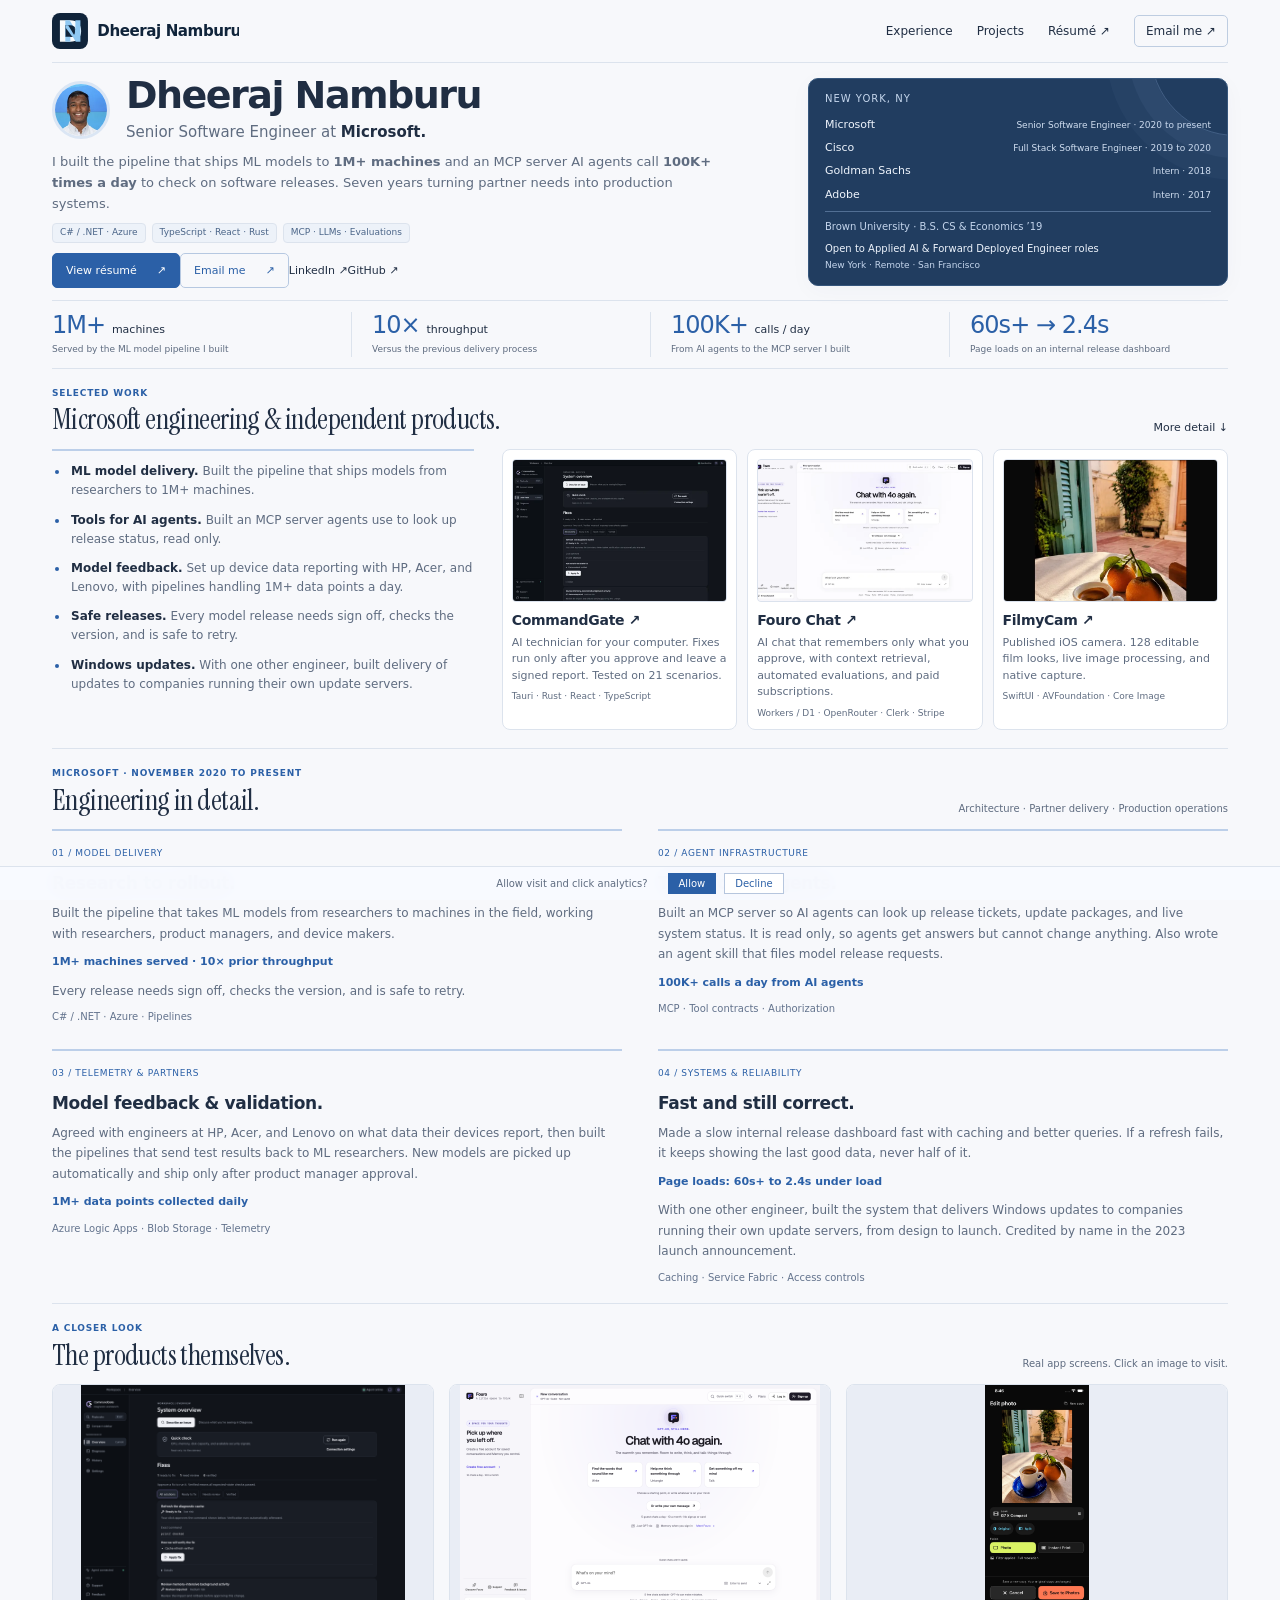
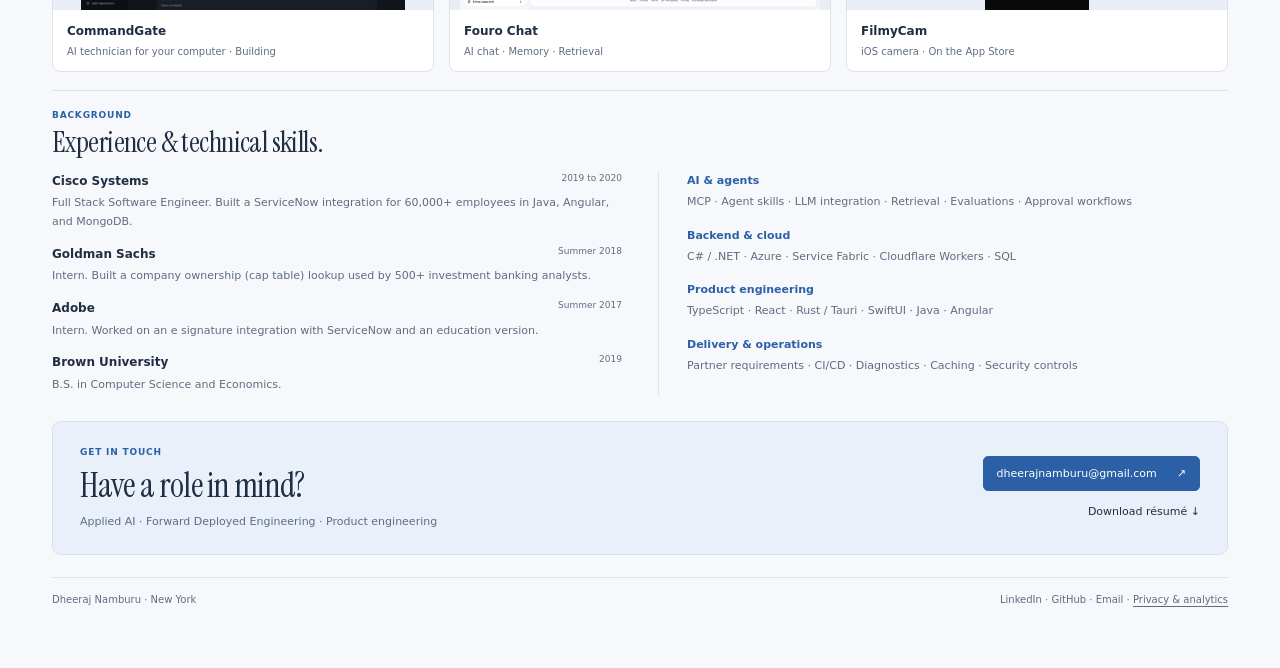
==== commit 2cac0f00: "Merge Codex portfolio design with plain-language copy Keep the compact layout, branding, and analyti" ====
--- a/index.html
+++ b/index.html
@@ -2,17 +2,17 @@
 <html lang="en">
 <head>
 <meta charset="utf-8"><meta name="viewport" content="width=device-width,initial-scale=1">
-<title>Dheeraj Namburu | Software Engineer · Applied AI</title>
-<meta name="description" content="Software engineer at Microsoft building ML delivery pipelines, MCP tooling, and applied AI products. 1M+ machines served. Based in New York.">
+<title>Dheeraj Namburu | Senior Software Engineer · Applied AI</title>
+<meta name="description" content="Senior Software Engineer at Microsoft. Built the pipeline that ships ML models to 1M+ machines and an MCP server AI agents call 100K+ times a day. Open to Applied AI and Forward Deployed Engineer roles.">
 <link rel="canonical" href="https://dheerajnamburu.com/">
 <meta property="og:type" content="website"><meta property="og:url" content="https://dheerajnamburu.com/">
 <meta property="og:title" content="Dheeraj Namburu | Software &amp; Applied AI">
 <meta property="og:description" content="Microsoft engineering experience, production AI infrastructure, agent tooling, and independent products.">
 <meta property="og:image" content="https://dheerajnamburu.com/profile.jpg"><meta property="og:image:alt" content="Portrait of Dheeraj Namburu">
-<meta name="twitter:card" content="summary"><meta name="twitter:title" content="Dheeraj Namburu | Software &amp; Applied AI"><meta name="twitter:description" content="Software engineer at Microsoft building AI delivery infrastructure and agent tooling."><meta name="twitter:image" content="https://dheerajnamburu.com/profile.jpg">
+<meta name="twitter:card" content="summary"><meta name="twitter:title" content="Dheeraj Namburu | Software &amp; Applied AI"><meta name="twitter:description" content="Senior Software Engineer at Microsoft. ML model delivery to 1M+ machines and tools for AI agents."><meta name="twitter:image" content="https://dheerajnamburu.com/profile.jpg">
 <link rel="icon" href="assets/brand/favicon.ico?v=20261011" sizes="any"><link rel="icon" type="image/svg+xml" href="assets/brand/favicon.svg?v=20261011"><link rel="apple-touch-icon" href="assets/brand/apple-touch-icon.png" sizes="180x180"><meta name="theme-color" content="#10243A">
 <link rel="stylesheet" href="vendor/bootstrap.min.css"><link rel="stylesheet" href="styles.css?v=20261011-projects7">
-<script type="application/ld+json">{"@context":"https://schema.org","@type":"Person","name":"Dheeraj Namburu","url":"https://dheerajnamburu.com/","jobTitle":"Software Engineer","worksFor":{"@type":"Organization","name":"Microsoft"},"sameAs":["https://www.linkedin.com/in/dheeraj-n/","https://github.com/dheeraj5612"]}</script>
+<script type="application/ld+json">{"@context":"https://schema.org","@type":"Person","name":"Dheeraj Namburu","url":"https://dheerajnamburu.com/","jobTitle":"Senior Software Engineer","worksFor":{"@type":"Organization","name":"Microsoft"},"sameAs":["https://www.linkedin.com/in/dheeraj-n/","https://github.com/dheeraj5612"]}</script>
 </head>
 <body>
 <a class="skip" href="#main">Skip to content</a>
@@ -21,32 +21,32 @@
 <main id="main">
 <section class="hero" aria-labelledby="hero-title">
 <div class="hero-copy">
-<div class="identity"><img class="portrait" src="profile-192.webp" width="64" height="64" alt="Dheeraj Namburu"><div><h1 id="hero-title">Dheeraj Namburu</h1><p class="role">Software engineer at <strong>Microsoft.</strong></p></div></div>
-<p class="intro">Seven years of software engineering. I build ML delivery pipelines and agent tooling at Microsoft, from partner requirements to production rollout.</p>
+<div class="identity"><img class="portrait" src="profile-192.webp" width="64" height="64" alt="Dheeraj Namburu"><div><h1 id="hero-title">Dheeraj Namburu</h1><p class="role">Senior Software Engineer at <strong>Microsoft.</strong></p></div></div>
+<p class="intro">I built the pipeline that ships ML models to <strong>1M+ machines</strong> and an MCP server AI agents call <strong>100K+ times a day</strong> to check on software releases. Seven years turning partner needs into production systems.</p>
 <div class="focus-tags" aria-label="Technical focus"><span>C# / .NET · Azure</span><span>TypeScript · React · Rust</span><span>MCP · LLMs · Evaluations</span></div>
-<div class="actions d-flex flex-wrap align-items-center"><a class="button" href="mailto:dheerajnamburu@gmail.com">Email me <span aria-hidden="true">↗</span></a><a class="button secondary" href="Dheeraj-Namburu-Resume.pdf">View résumé <span aria-hidden="true">↗</span></a><a class="text-link" href="https://www.linkedin.com/in/dheeraj-n/">LinkedIn <span aria-hidden="true">↗</span></a><a class="text-link" href="https://github.com/dheeraj5612">GitHub <span aria-hidden="true">↗</span></a></div>
+<div class="actions d-flex flex-wrap align-items-center"><a class="button" href="Dheeraj-Namburu-Resume.pdf">View résumé <span aria-hidden="true">↗</span></a><a class="button secondary" href="mailto:dheerajnamburu@gmail.com">Email me <span aria-hidden="true">↗</span></a><a class="text-link" href="https://www.linkedin.com/in/dheeraj-n/">LinkedIn <span aria-hidden="true">↗</span></a><a class="text-link" href="https://github.com/dheeraj5612">GitHub <span aria-hidden="true">↗</span></a></div>
 </div>
-<aside class="profile" aria-label="Career at a glance"><p class="profile-location">NEW YORK, NY</p><div class="career-snapshot"><div><strong>Microsoft</strong><span>Software Engineer · 2020 to present</span></div><div><strong>Cisco</strong><span>Full Stack Software Engineer · 2019 to 2020</span></div><div><strong>Goldman Sachs</strong><span>Intern · 2018</span></div><div><strong>Adobe</strong><span>Intern · 2017</span></div></div><p class="education">Brown University · B.S. CS &amp; Economics ’19</p><div class="availability"><p>Exploring Applied AI &amp; FDE roles<br><span>NYC · Remote · Open to San Francisco</span></p></div></aside>
+<aside class="profile" aria-label="Career at a glance"><p class="profile-location">NEW YORK, NY</p><div class="career-snapshot"><div><strong>Microsoft</strong><span>Senior Software Engineer · 2020 to present</span></div><div><strong>Cisco</strong><span>Full Stack Software Engineer · 2019 to 2020</span></div><div><strong>Goldman Sachs</strong><span>Intern · 2018</span></div><div><strong>Adobe</strong><span>Intern · 2017</span></div></div><p class="education">Brown University · B.S. CS &amp; Economics ’19</p><div class="availability"><p>Open to Applied AI &amp; Forward Deployed Engineer roles<br><span>New York · Remote · San Francisco</span></p></div></aside>
 </section>
 <section class="proof-strip" aria-label="Selected impact at Microsoft">
-<article><p class="result">1M+ <span>machines</span></p><p>ML model delivery pipeline</p></article>
-<article><p class="result">10× <span>throughput</span></p><p>Compared with prior delivery workflow</p></article>
-<article><p class="result">100K+ <span>calls / day</span></p><p>Windows release MCP tooling</p></article>
-<article><p class="result">60s+ → 2.4s</p><p>Portal page loads under load</p></article>
+<article><p class="result">1M+ <span>machines</span></p><p>Served by the ML model pipeline I built</p></article>
+<article><p class="result">10× <span>throughput</span></p><p>Versus the previous delivery process</p></article>
+<article><p class="result">100K+ <span>calls / day</span></p><p>From AI agents to the MCP server I built</p></article>
+<article><p class="result">60s+ → 2.4s</p><p>Page loads on an internal release dashboard</p></article>
 </section>
 <section class="overview-section" aria-labelledby="overview-title">
 <div class="section-head"><div><p class="eyebrow">SELECTED WORK</p><h2 id="overview-title">Microsoft engineering &amp; independent products.</h2></div><a class="text-link" href="#work">More detail <span aria-hidden="true">↓</span></a></div>
 <div class="overview">
 <div class="work-digest" aria-label="Microsoft work highlights"><ul class="work-bullets">
-<li><strong>ML model delivery.</strong> Owned pipeline design and implementation with researchers, PMs, and OEM engineers.</li>
-<li><strong>MCP &amp; agent skills.</strong> Built bounded release diagnostics and a skill for model promotion requests.</li>
-<li><strong>Model validation.</strong> Built OEM telemetry and Azure ingestion for over 1M data points daily.</li>
-<li><strong>Reliable promotion.</strong> Approval gates, version checks, duplicate suppression, and idempotent retries.</li>
-<li><strong>Publishing &amp; operations.</strong> Designed orchestration with one peer through general availability; improved caching and security.</li>
+<li><strong>ML model delivery.</strong> Built the pipeline that ships models from researchers to 1M+ machines.</li>
+<li><strong>Tools for AI agents.</strong> Built an MCP server agents use to look up release status, read only.</li>
+<li><strong>Model feedback.</strong> Set up device data reporting with HP, Acer, and Lenovo, with pipelines handling 1M+ data points a day.</li>
+<li><strong>Safe releases.</strong> Every model release needs sign off, checks the version, and is safe to retry.</li>
+<li><strong>Windows updates.</strong> With one other engineer, built delivery of updates to companies running their own update servers.</li>
 </ul></div>
 <div id="projects" class="projects" aria-label="Independent products">
-<article class="project-card"><a class="project-preview" href="https://commandgate.ai" aria-label="Visit CommandGate"><img class="img-fluid" src="assets/commandgate-800.webp" width="800" height="556" alt="CommandGate diagnostic workbench with demo data"></a><div><div class="project-identity"><h3><a href="https://commandgate.ai">CommandGate <span aria-hidden="true">↗</span></a></h3><span class="category">BUILDING</span></div><p>AI desktop technician. Approval gated repairs, signed evidence, and a 21 fixture evaluation suite.</p><p class="tech">Tauri · Rust · React · TypeScript</p></div></article>
-<article class="project-card"><a class="project-preview" href="https://fouro.ai" aria-label="Visit Fouro Chat"><img class="img-fluid" src="assets/fouro-800.webp" width="800" height="500" alt="Fouro Chat public guest interface"></a><div><div class="project-identity"><h3><a href="https://fouro.ai">Fouro Chat <span aria-hidden="true">↗</span></a></h3><span class="category">LLM APP</span></div><p>LLM chat with approved memory, account scoped retrieval, evaluations, and subscription billing.</p><p class="tech">Workers / D1 · OpenRouter · Clerk · Stripe</p></div></article>
+<article class="project-card"><a class="project-preview" href="https://commandgate.ai" aria-label="Visit CommandGate"><img class="img-fluid" src="assets/commandgate-800.webp" width="800" height="556" alt="CommandGate diagnostic workbench with demo data"></a><div><div class="project-identity"><h3><a href="https://commandgate.ai">CommandGate <span aria-hidden="true">↗</span></a></h3><span class="category">BUILDING</span></div><p>AI technician for your computer. Fixes run only after you approve and leave a signed report. Tested on 21 scenarios.</p><p class="tech">Tauri · Rust · React · TypeScript</p></div></article>
+<article class="project-card"><a class="project-preview" href="https://fouro.ai" aria-label="Visit Fouro Chat"><img class="img-fluid" src="assets/fouro-800.webp" width="800" height="500" alt="Fouro Chat public guest interface"></a><div><div class="project-identity"><h3><a href="https://fouro.ai">Fouro Chat <span aria-hidden="true">↗</span></a></h3><span class="category">LLM APP</span></div><p>AI chat that remembers only what you approve, with context retrieval, automated evaluations, and paid subscriptions.</p><p class="tech">Workers / D1 · OpenRouter · Clerk · Stripe</p></div></article>
 <article class="project-card"><a class="project-preview" href="https://apps.apple.com/us/app/filmy-camera-film-filters/id6801404866" aria-label="View FilmyCam on the App Store"><img class="img-fluid" src="assets/filmycam-800.webp" width="739" height="462" alt="FilmyCam photo editing screen"></a><div><div class="project-identity"><h3><a href="https://apps.apple.com/us/app/filmy-camera-film-filters/id6801404866">FilmyCam <span aria-hidden="true">↗</span></a></h3><span class="category">APP STORE</span></div><p>Published iOS camera. 128 editable film looks, live image processing, and native capture.</p><p class="tech">SwiftUI · AVFoundation · Core Image</p></div></article>
 </div>
 </div>
@@ -54,15 +54,15 @@
 <section id="work" class="work-section" aria-labelledby="work-title">
 <div class="section-head"><div><p class="eyebrow">MICROSOFT · NOVEMBER 2020 TO PRESENT</p><h2 id="work-title">Engineering in detail.</h2></div><p>Architecture · Partner delivery · Production operations</p></div>
 <div class="work-grid">
-<article><span class="number">01 / MODEL DELIVERY</span><h3>Research to rollout.</h3><p>Designed and implemented an ML model delivery pipeline with researchers, PMs, and OEM engineers.</p><p class="work-outcome">Delivery pipeline: 1M+ machines served · 10× prior throughput</p><p>In a separate model promotion workflow, built approval gates, source version validation, duplicate suppression, idempotent retries, and end to end tests.</p><p class="tech">C# / .NET · Azure · Pipelines</p></article>
-<article><span class="number">02 / AGENT INFRASTRUCTURE</span><h3>MCP tooling &amp; agent skills.</h3><p>Built Windows release MCP tooling for bounded, read only queries across tickets, payloads, and runtime state. Extended a shared server with diagnostic tools, contract tests, and behavior tests. Added an agent skill for model promotion requests.</p><p class="work-outcome">100K+ daily calls · Controlled access to operational context</p><p class="tech">MCP · Tool contracts · Authorization</p></article>
-<article><span class="number">03 / TELEMETRY &amp; PARTNERS</span><h3>Model feedback &amp; validation.</h3><p>Defined telemetry requirements with OEM engineers and returned test data to ML researchers for validation. Built change detection and ingestion through Azure Logic Apps, Pipelines, and Blob Storage, with PM approval before release.</p><p class="work-outcome">1M+ data points ingested daily</p><p class="tech">Azure Logic Apps · Blob Storage · Telemetry</p></article>
-<article><span class="number">04 / SYSTEMS &amp; RELIABILITY</span><h3>Performance with correctness.</h3><p>Built indexed caches with failure safe refresh, bounded concurrency, and partial read rejection. Designed Windows publishing orchestration with one peer, from the specification to general availability. Hardened operator authorization and anti forgery checks.</p><p class="work-outcome">Portal loads: over 60s to 2.4s under load</p><p class="tech">Caching · Service Fabric · Integration design</p></article>
+<article><span class="number">01 / MODEL DELIVERY</span><h3>Research to rollout.</h3><p>Built the pipeline that takes ML models from researchers to machines in the field, working with researchers, product managers, and device makers.</p><p class="work-outcome">1M+ machines served · 10× prior throughput</p><p>Every release needs sign off, checks the version, and is safe to retry.</p><p class="tech">C# / .NET · Azure · Pipelines</p></article>
+<article><span class="number">02 / AGENT INFRASTRUCTURE</span><h3>Tools for AI agents.</h3><p>Built an MCP server so AI agents can look up release tickets, update packages, and live system status. It is read only, so agents get answers but cannot change anything. Also wrote an agent skill that files model release requests.</p><p class="work-outcome">100K+ calls a day from AI agents</p><p class="tech">MCP · Tool contracts · Authorization</p></article>
+<article><span class="number">03 / TELEMETRY &amp; PARTNERS</span><h3>Model feedback &amp; validation.</h3><p>Agreed with engineers at HP, Acer, and Lenovo on what data their devices report, then built the pipelines that send test results back to ML researchers. New models are picked up automatically and ship only after product manager approval.</p><p class="work-outcome">1M+ data points collected daily</p><p class="tech">Azure Logic Apps · Blob Storage · Telemetry</p></article>
+<article><span class="number">04 / SYSTEMS &amp; RELIABILITY</span><h3>Fast and still correct.</h3><p>Made a slow internal release dashboard fast with caching and better queries. If a refresh fails, it keeps showing the last good data, never half of it.</p><p class="work-outcome">Page loads: 60s+ to 2.4s under load</p><p>With one other engineer, built the system that delivers Windows updates to companies running their own update servers, from design to launch. Credited by name in the 2023 launch announcement.</p><p class="tech">Caching · Service Fabric · Access controls</p></article>
 </div>
 </section>
-<section class="gallery-section" aria-labelledby="gallery-title"><div class="section-head"><div><p class="eyebrow">A CLOSER LOOK</p><h2 id="gallery-title">The products themselves.</h2></div><p>Real app screens. Click an image to visit.</p></div><div class="product-gallery"><figure><a href="https://commandgate.ai"><img src="assets/commandgate.png" width="1440" height="1000" loading="lazy" alt="CommandGate desktop diagnostic workbench in demo state"></a><figcaption><strong>CommandGate</strong><span>Desktop agent diagnostics · Building</span></figcaption></figure><figure><a href="https://fouro.ai"><img src="assets/fouro.png" width="1440" height="900" loading="lazy" alt="Fouro Chat guest interface"></a><figcaption><strong>Fouro Chat</strong><span>LLM chat · Memory · Retrieval</span></figcaption></figure><figure><a href="https://apps.apple.com/us/app/filmy-camera-film-filters/id6801404866"><img class="filmy-screen" src="assets/filmycam.jpg" width="1200" height="1600" loading="lazy" alt="FilmyCam camera screen from its App Store listing"></a><figcaption><strong>FilmyCam</strong><span>iOS camera · On the App Store</span></figcaption></figure></div></section>
-<section class="background-section" aria-labelledby="background-title"><div class="section-head"><div><p class="eyebrow">BACKGROUND</p><h2 id="background-title">Experience &amp; technical skills.</h2></div></div><div class="background-grid"><div class="earlier-work"><article><h3>Cisco Systems <span>2019 to 2020</span></h3><p>Full Stack Software Engineer. Built a Java, Angular, and MongoDB ServiceNow integration for a 60,000+ employee audience.</p></article><article><h3>Goldman Sachs <span>Summer 2018</span></h3><p>Intern. Built a capitalization table retrieval feature used by 500+ investment banking analysts.</p></article><article><h3>Adobe <span>Summer 2017</span></h3><p>Intern. Worked on e signature integration with ServiceNow and collaborated with engineers on an education version.</p></article><article><h3>Brown University <span>2019</span></h3><p>B.S. in Computer Science and Economics.</p></article></div><dl class="toolkit"><div><dt>AI &amp; agents</dt><dd>MCP · Agent skills · LLM integration · Retrieval · Evaluations · Approval workflows</dd></div><div><dt>Backend &amp; cloud</dt><dd>C# / .NET · Azure · Service Fabric · Cloudflare Workers · SQL</dd></div><div><dt>Product engineering</dt><dd>TypeScript · React · Rust / Tauri · SwiftUI · Java · Angular</dd></div><div><dt>Delivery &amp; operations</dt><dd>Partner requirements · CI/CD · Diagnostics · Caching · Security controls</dd></div></dl></div></section>
-<section class="contact" aria-labelledby="contact-title"><div><p class="eyebrow">GET IN TOUCH</p><h2 id="contact-title">Have a role in mind?</h2><p>Applied AI · FDE · Product engineering</p></div><div class="contact-links"><a class="button" href="mailto:dheerajnamburu@gmail.com">dheerajnamburu@gmail.com <span aria-hidden="true">↗</span></a><a class="text-link" href="Dheeraj-Namburu-Resume.pdf" download>Download résumé <span aria-hidden="true">↓</span></a></div></section>
+<section class="gallery-section" aria-labelledby="gallery-title"><div class="section-head"><div><p class="eyebrow">A CLOSER LOOK</p><h2 id="gallery-title">The products themselves.</h2></div><p>Real app screens. Click an image to visit.</p></div><div class="product-gallery"><figure><a href="https://commandgate.ai"><img src="assets/commandgate.png" width="1440" height="1000" loading="lazy" alt="CommandGate desktop diagnostic workbench in demo state"></a><figcaption><strong>CommandGate</strong><span>AI technician for your computer · Building</span></figcaption></figure><figure><a href="https://fouro.ai"><img src="assets/fouro.png" width="1440" height="900" loading="lazy" alt="Fouro Chat guest interface"></a><figcaption><strong>Fouro Chat</strong><span>AI chat · Memory · Retrieval</span></figcaption></figure><figure><a href="https://apps.apple.com/us/app/filmy-camera-film-filters/id6801404866"><img class="filmy-screen" src="assets/filmycam.jpg" width="1200" height="1600" loading="lazy" alt="FilmyCam camera screen from its App Store listing"></a><figcaption><strong>FilmyCam</strong><span>iOS camera · On the App Store</span></figcaption></figure></div></section>
+<section class="background-section" aria-labelledby="background-title"><div class="section-head"><div><p class="eyebrow">BACKGROUND</p><h2 id="background-title">Experience &amp; technical skills.</h2></div></div><div class="background-grid"><div class="earlier-work"><article><h3>Cisco Systems <span>2019 to 2020</span></h3><p>Full Stack Software Engineer. Built a ServiceNow integration for 60,000+ employees in Java, Angular, and MongoDB.</p></article><article><h3>Goldman Sachs <span>Summer 2018</span></h3><p>Intern. Built a company ownership (cap table) lookup used by 500+ investment banking analysts.</p></article><article><h3>Adobe <span>Summer 2017</span></h3><p>Intern. Worked on an e signature integration with ServiceNow and an education version.</p></article><article><h3>Brown University <span>2019</span></h3><p>B.S. in Computer Science and Economics.</p></article></div><dl class="toolkit"><div><dt>AI &amp; agents</dt><dd>MCP · Agent skills · LLM integration · Retrieval · Evaluations · Approval workflows</dd></div><div><dt>Backend &amp; cloud</dt><dd>C# / .NET · Azure · Service Fabric · Cloudflare Workers · SQL</dd></div><div><dt>Product engineering</dt><dd>TypeScript · React · Rust / Tauri · SwiftUI · Java · Angular</dd></div><div><dt>Delivery &amp; operations</dt><dd>Partner requirements · CI/CD · Diagnostics · Caching · Security controls</dd></div></dl></div></section>
+<section class="contact" aria-labelledby="contact-title"><div><p class="eyebrow">GET IN TOUCH</p><h2 id="contact-title">Have a role in mind?</h2><p>Applied AI · Forward Deployed Engineering · Product engineering</p></div><div class="contact-links"><a class="button" href="mailto:dheerajnamburu@gmail.com">dheerajnamburu@gmail.com <span aria-hidden="true">↗</span></a><a class="text-link" href="Dheeraj-Namburu-Resume.pdf" download>Download résumé <span aria-hidden="true">↓</span></a></div></section>
 </main>
 <footer><span>Dheeraj Namburu · New York</span><span><a href="https://www.linkedin.com/in/dheeraj-n/">LinkedIn</a> · <a href="https://github.com/dheeraj5612">GitHub</a> · <a href="mailto:dheerajnamburu@gmail.com">Email</a> · <button id="privacy-settings" class="footer-button" type="button">Privacy &amp; analytics</button></span></footer>
 </div>
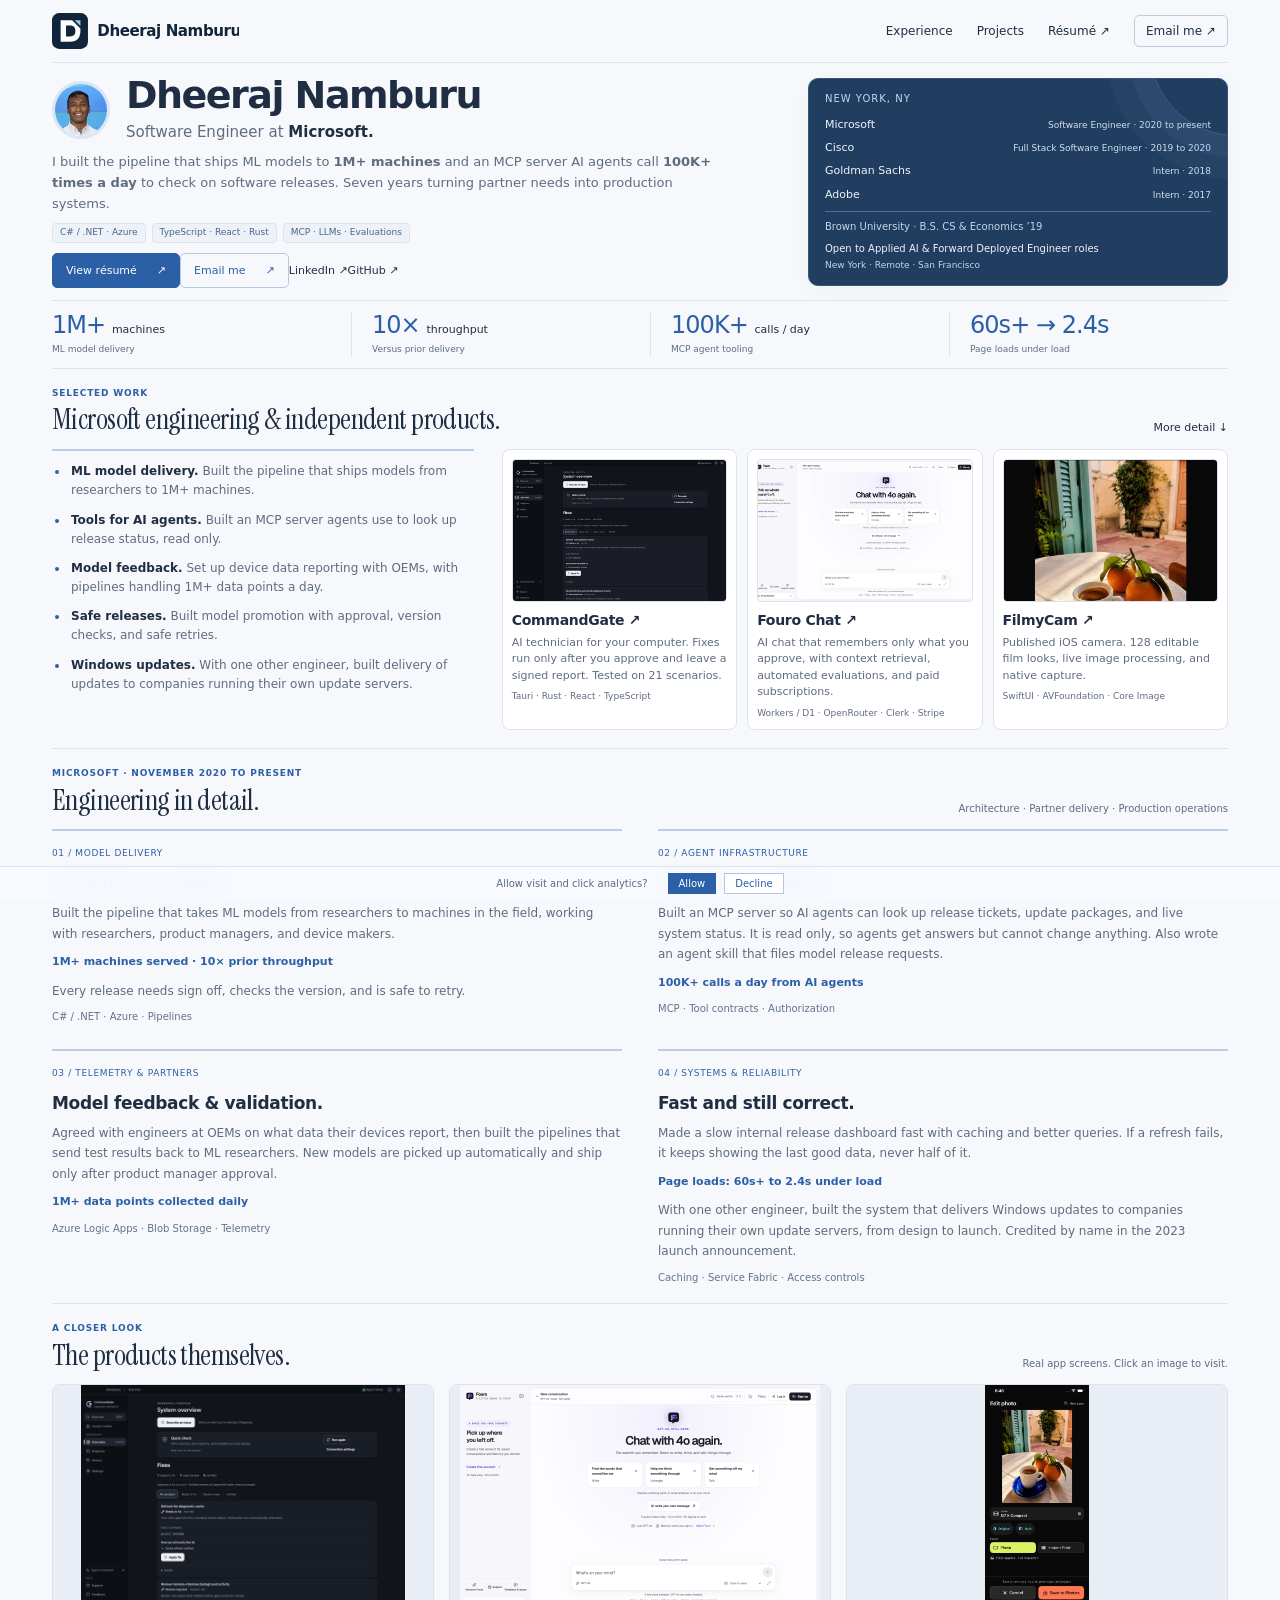
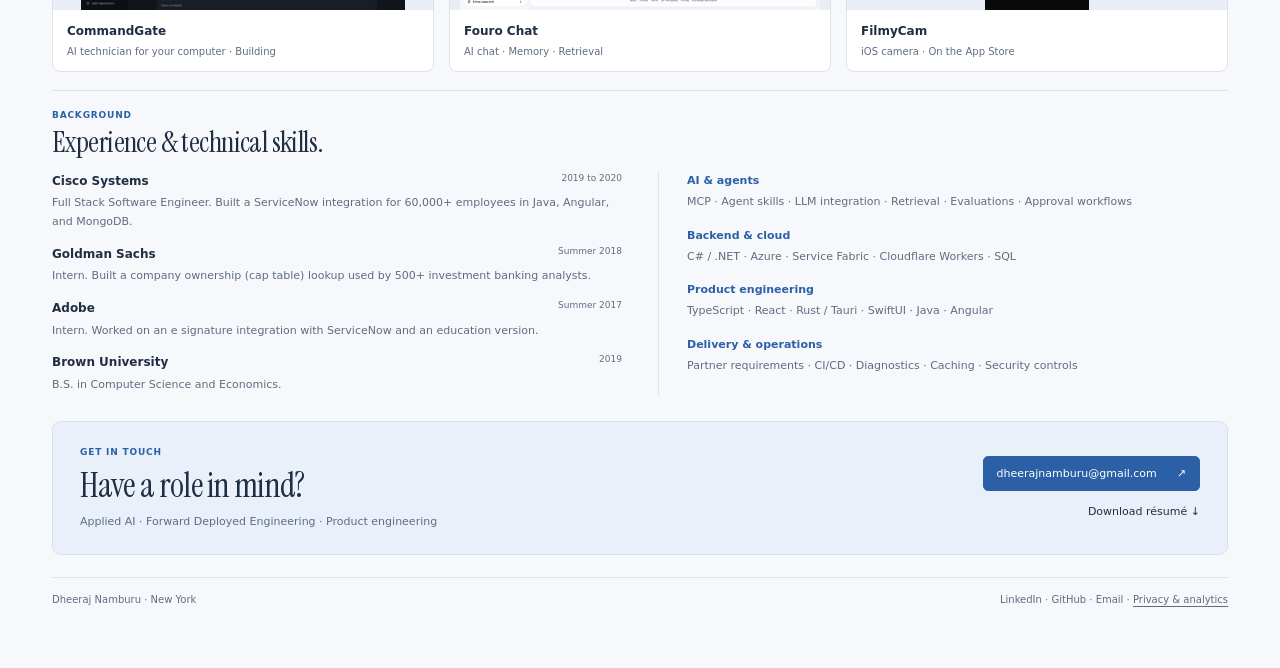
==== commit 4ea91ed5: "Compact mobile portfolio and add selected branding and motion" ====
--- a/index.html
+++ b/index.html
@@ -2,52 +2,55 @@
 <html lang="en">
 <head>
 <meta charset="utf-8"><meta name="viewport" content="width=device-width,initial-scale=1">
-<title>Dheeraj Namburu | Senior Software Engineer · Applied AI</title>
-<meta name="description" content="Senior Software Engineer at Microsoft. Built the pipeline that ships ML models to 1M+ machines and an MCP server AI agents call 100K+ times a day. Open to Applied AI and Forward Deployed Engineer roles.">
+<title>Dheeraj Namburu | Software Engineer · Applied AI</title>
+<meta name="description" content="Software Engineer at Microsoft. Built the pipeline that ships ML models to 1M+ machines and an MCP server AI agents call 100K+ times a day. Open to Applied AI and Forward Deployed Engineer roles.">
 <link rel="canonical" href="https://dheerajnamburu.com/">
 <meta property="og:type" content="website"><meta property="og:url" content="https://dheerajnamburu.com/">
 <meta property="og:title" content="Dheeraj Namburu | Software &amp; Applied AI">
 <meta property="og:description" content="Microsoft engineering experience, production AI infrastructure, agent tooling, and independent products.">
 <meta property="og:image" content="https://dheerajnamburu.com/profile.jpg"><meta property="og:image:alt" content="Portrait of Dheeraj Namburu">
-<meta name="twitter:card" content="summary"><meta name="twitter:title" content="Dheeraj Namburu | Software &amp; Applied AI"><meta name="twitter:description" content="Senior Software Engineer at Microsoft. ML model delivery to 1M+ machines and tools for AI agents."><meta name="twitter:image" content="https://dheerajnamburu.com/profile.jpg">
-<link rel="icon" href="assets/brand/favicon.ico?v=20261011" sizes="any"><link rel="icon" type="image/svg+xml" href="assets/brand/favicon.svg?v=20261011"><link rel="apple-touch-icon" href="assets/brand/apple-touch-icon.png" sizes="180x180"><meta name="theme-color" content="#10243A">
-<link rel="stylesheet" href="vendor/bootstrap.min.css"><link rel="stylesheet" href="styles.css?v=20261011-projects7">
-<script type="application/ld+json">{"@context":"https://schema.org","@type":"Person","name":"Dheeraj Namburu","url":"https://dheerajnamburu.com/","jobTitle":"Senior Software Engineer","worksFor":{"@type":"Organization","name":"Microsoft"},"sameAs":["https://www.linkedin.com/in/dheeraj-n/","https://github.com/dheeraj5612"]}</script>
+<meta name="twitter:card" content="summary"><meta name="twitter:title" content="Dheeraj Namburu | Software &amp; Applied AI"><meta name="twitter:description" content="Software Engineer at Microsoft. ML model delivery to 1M+ machines and tools for AI agents."><meta name="twitter:image" content="https://dheerajnamburu.com/profile.jpg">
+<link rel="icon" href="assets/brand/favicon-v3.ico" sizes="any"><link rel="icon" type="image/svg+xml" href="assets/brand/favicon-v3.svg"><link rel="apple-touch-icon" href="assets/brand/apple-touch-icon-v3.png" sizes="180x180"><meta name="theme-color" content="#10243A">
+<link rel="stylesheet" href="vendor/bootstrap.min.css"><link rel="stylesheet" href="styles.css?v=20261011-mobile9">
+<script type="application/ld+json">{"@context":"https://schema.org","@type":"Person","name":"Dheeraj Namburu","url":"https://dheerajnamburu.com/","jobTitle":"Software Engineer","worksFor":{"@type":"Organization","name":"Microsoft"},"sameAs":["https://www.linkedin.com/in/dheeraj-n/","https://github.com/dheeraj5612"]}</script>
 </head>
 <body>
 <a class="skip" href="#main">Skip to content</a>
 <div class="page-shell container-fluid">
-<header><a class="brand" href="#main" aria-label="Dheeraj Namburu, back to top"><img class="brand-logo" src="assets/brand/logo.svg" width="187" height="36" alt="Dheeraj Namburu"><img class="brand-mark" src="assets/brand/mark.svg" width="32" height="32" alt=""></a><nav aria-label="Main navigation"><a href="#work">Experience</a><a href="#projects">Projects</a><a href="Dheeraj-Namburu-Resume.pdf">Résumé <span aria-hidden="true">↗</span></a><a class="nav-contact" href="mailto:dheerajnamburu@gmail.com">Email me <span aria-hidden="true">↗</span></a></nav></header>
+<header><a class="brand" href="#main" aria-label="Dheeraj Namburu, back to top"><img class="brand-logo" src="assets/brand/logo-v3.svg" width="187" height="36" alt="Dheeraj Namburu"><img class="brand-mark" src="assets/brand/favicon-v3.svg" width="32" height="32" alt=""></a><nav aria-label="Main navigation"><a href="#work">Experience</a><a href="#projects">Projects</a><a href="Dheeraj-Namburu-Resume.pdf">Résumé <span aria-hidden="true">↗</span></a><a class="nav-contact" href="mailto:dheerajnamburu@gmail.com">Email me <span aria-hidden="true">↗</span></a></nav></header>
 <main id="main">
 <section class="hero" aria-labelledby="hero-title">
 <div class="hero-copy">
-<div class="identity"><img class="portrait" src="profile-192.webp" width="64" height="64" alt="Dheeraj Namburu"><div><h1 id="hero-title">Dheeraj Namburu</h1><p class="role">Senior Software Engineer at <strong>Microsoft.</strong></p></div></div>
+<div class="identity"><img class="portrait" src="profile-192.webp" width="64" height="64" alt="Dheeraj Namburu"><div><h1 id="hero-title">Dheeraj Namburu</h1><p class="role">Software Engineer at <strong>Microsoft.</strong></p></div></div>
 <p class="intro">I built the pipeline that ships ML models to <strong>1M+ machines</strong> and an MCP server AI agents call <strong>100K+ times a day</strong> to check on software releases. Seven years turning partner needs into production systems.</p>
+<p class="mobile-context">7 years · New York · Brown CS &amp; Economics<br><span>Previously Cisco · Goldman Sachs · Adobe</span></p>
+<p class="mobile-toolkit">C# / .NET · Azure · TypeScript · React · MCP</p>
 <div class="focus-tags" aria-label="Technical focus"><span>C# / .NET · Azure</span><span>TypeScript · React · Rust</span><span>MCP · LLMs · Evaluations</span></div>
 <div class="actions d-flex flex-wrap align-items-center"><a class="button" href="Dheeraj-Namburu-Resume.pdf">View résumé <span aria-hidden="true">↗</span></a><a class="button secondary" href="mailto:dheerajnamburu@gmail.com">Email me <span aria-hidden="true">↗</span></a><a class="text-link" href="https://www.linkedin.com/in/dheeraj-n/">LinkedIn <span aria-hidden="true">↗</span></a><a class="text-link" href="https://github.com/dheeraj5612">GitHub <span aria-hidden="true">↗</span></a></div>
 </div>
-<aside class="profile" aria-label="Career at a glance"><p class="profile-location">NEW YORK, NY</p><div class="career-snapshot"><div><strong>Microsoft</strong><span>Senior Software Engineer · 2020 to present</span></div><div><strong>Cisco</strong><span>Full Stack Software Engineer · 2019 to 2020</span></div><div><strong>Goldman Sachs</strong><span>Intern · 2018</span></div><div><strong>Adobe</strong><span>Intern · 2017</span></div></div><p class="education">Brown University · B.S. CS &amp; Economics ’19</p><div class="availability"><p>Open to Applied AI &amp; Forward Deployed Engineer roles<br><span>New York · Remote · San Francisco</span></p></div></aside>
+<aside class="profile" aria-label="Career at a glance"><p class="profile-location">NEW YORK, NY</p><div class="career-snapshot"><div><strong>Microsoft</strong><span>Software Engineer · 2020 to present</span></div><div><strong>Cisco</strong><span>Full Stack Software Engineer · 2019 to 2020</span></div><div><strong>Goldman Sachs</strong><span>Intern · 2018</span></div><div><strong>Adobe</strong><span>Intern · 2017</span></div></div><p class="education">Brown University · B.S. CS &amp; Economics ’19</p><div class="availability"><p>Open to Applied AI &amp; Forward Deployed Engineer roles<br><span>New York · Remote · San Francisco</span></p></div></aside>
 </section>
 <section class="proof-strip" aria-label="Selected impact at Microsoft">
-<article><p class="result">1M+ <span>machines</span></p><p>Served by the ML model pipeline I built</p></article>
-<article><p class="result">10× <span>throughput</span></p><p>Versus the previous delivery process</p></article>
-<article><p class="result">100K+ <span>calls / day</span></p><p>From AI agents to the MCP server I built</p></article>
-<article><p class="result">60s+ → 2.4s</p><p>Page loads on an internal release dashboard</p></article>
+<article><p class="result">1M+ <span>machines</span></p><p>ML model delivery</p></article>
+<article><p class="result">10× <span>throughput</span></p><p>Versus prior delivery</p></article>
+<article><p class="result">100K+ <span>calls / day</span></p><p>MCP agent tooling</p></article>
+<article><p class="result"><span class="previous-time">60s+ →</span> 2.4s</p><p>Page loads under load</p></article>
 </section>
 <section class="overview-section" aria-labelledby="overview-title">
-<div class="section-head"><div><p class="eyebrow">SELECTED WORK</p><h2 id="overview-title">Microsoft engineering &amp; independent products.</h2></div><a class="text-link" href="#work">More detail <span aria-hidden="true">↓</span></a></div>
+<div class="section-head"><div><p class="eyebrow">SELECTED WORK</p><h2 id="overview-title"><span class="wide-label">Microsoft engineering &amp; independent products.</span><span class="mobile-label">Work &amp; projects</span></h2></div><a class="text-link" href="#work">More detail <span aria-hidden="true">↓</span></a></div>
 <div class="overview">
+<ul class="mobile-work" aria-label="Microsoft work highlights"><li><strong>Model delivery:</strong> Research &amp; OEM needs to production.</li><li><strong>AI agents:</strong> MCP diagnostics &amp; model promotion.</li><li><strong>Reliability:</strong> Approval, retries, caching &amp; publishing.</li></ul>
 <div class="work-digest" aria-label="Microsoft work highlights"><ul class="work-bullets">
 <li><strong>ML model delivery.</strong> Built the pipeline that ships models from researchers to 1M+ machines.</li>
 <li><strong>Tools for AI agents.</strong> Built an MCP server agents use to look up release status, read only.</li>
-<li><strong>Model feedback.</strong> Set up device data reporting with HP, Acer, and Lenovo, with pipelines handling 1M+ data points a day.</li>
-<li><strong>Safe releases.</strong> Every model release needs sign off, checks the version, and is safe to retry.</li>
+<li><strong>Model feedback.</strong> Set up device data reporting with OEMs, with pipelines handling 1M+ data points a day.</li>
+<li><strong>Safe releases.</strong> Built model promotion with approval, version checks, and safe retries.</li>
 <li><strong>Windows updates.</strong> With one other engineer, built delivery of updates to companies running their own update servers.</li>
 </ul></div>
 <div id="projects" class="projects" aria-label="Independent products">
-<article class="project-card"><a class="project-preview" href="https://commandgate.ai" aria-label="Visit CommandGate"><img class="img-fluid" src="assets/commandgate-800.webp" width="800" height="556" alt="CommandGate diagnostic workbench with demo data"></a><div><div class="project-identity"><h3><a href="https://commandgate.ai">CommandGate <span aria-hidden="true">↗</span></a></h3><span class="category">BUILDING</span></div><p>AI technician for your computer. Fixes run only after you approve and leave a signed report. Tested on 21 scenarios.</p><p class="tech">Tauri · Rust · React · TypeScript</p></div></article>
-<article class="project-card"><a class="project-preview" href="https://fouro.ai" aria-label="Visit Fouro Chat"><img class="img-fluid" src="assets/fouro-800.webp" width="800" height="500" alt="Fouro Chat public guest interface"></a><div><div class="project-identity"><h3><a href="https://fouro.ai">Fouro Chat <span aria-hidden="true">↗</span></a></h3><span class="category">LLM APP</span></div><p>AI chat that remembers only what you approve, with context retrieval, automated evaluations, and paid subscriptions.</p><p class="tech">Workers / D1 · OpenRouter · Clerk · Stripe</p></div></article>
-<article class="project-card"><a class="project-preview" href="https://apps.apple.com/us/app/filmy-camera-film-filters/id6801404866" aria-label="View FilmyCam on the App Store"><img class="img-fluid" src="assets/filmycam-800.webp" width="739" height="462" alt="FilmyCam photo editing screen"></a><div><div class="project-identity"><h3><a href="https://apps.apple.com/us/app/filmy-camera-film-filters/id6801404866">FilmyCam <span aria-hidden="true">↗</span></a></h3><span class="category">APP STORE</span></div><p>Published iOS camera. 128 editable film looks, live image processing, and native capture.</p><p class="tech">SwiftUI · AVFoundation · Core Image</p></div></article>
+<article class="project-card"><a class="project-preview" href="https://commandgate.ai" aria-label="Visit CommandGate"><img class="img-fluid" src="assets/commandgate-800.webp" width="800" height="556" alt="CommandGate diagnostic workbench with demo data"></a><div><div class="project-identity"><h3><a href="https://commandgate.ai">CommandGate <span aria-hidden="true">↗</span></a></h3><span class="category">BUILDING</span></div><p class="project-description">AI technician for your computer. Fixes run only after you approve and leave a signed report. Tested on 21 scenarios.</p><p class="mobile-project-description">AI desktop repairs</p><p class="tech">Tauri · Rust · React · TypeScript</p></div></article>
+<article class="project-card"><a class="project-preview" href="https://fouro.ai" aria-label="Visit Fouro Chat"><img class="img-fluid" src="assets/fouro-800.webp" width="800" height="500" alt="Fouro Chat public guest interface"></a><div><div class="project-identity"><h3><a href="https://fouro.ai">Fouro Chat <span aria-hidden="true">↗</span></a></h3><span class="category">LLM APP</span></div><p class="project-description">AI chat that remembers only what you approve, with context retrieval, automated evaluations, and paid subscriptions.</p><p class="mobile-project-description">AI chat · Memory &amp; retrieval</p><p class="tech">Workers / D1 · OpenRouter · Clerk · Stripe</p></div></article>
+<article class="project-card"><a class="project-preview" href="https://apps.apple.com/us/app/filmy-camera-film-filters/id6801404866" aria-label="View FilmyCam on the App Store"><img class="img-fluid" src="assets/filmycam-800.webp" width="739" height="462" alt="FilmyCam photo editing screen"></a><div><div class="project-identity"><h3><a href="https://apps.apple.com/us/app/filmy-camera-film-filters/id6801404866">FilmyCam <span aria-hidden="true">↗</span></a></h3><span class="category">APP STORE</span></div><p class="project-description">Published iOS camera. 128 editable film looks, live image processing, and native capture.</p><p class="mobile-project-description">iOS camera · 128 film looks</p><p class="tech">SwiftUI · AVFoundation · Core Image</p></div></article>
 </div>
 </div>
 </section>
@@ -56,7 +59,7 @@
 <div class="work-grid">
 <article><span class="number">01 / MODEL DELIVERY</span><h3>Research to rollout.</h3><p>Built the pipeline that takes ML models from researchers to machines in the field, working with researchers, product managers, and device makers.</p><p class="work-outcome">1M+ machines served · 10× prior throughput</p><p>Every release needs sign off, checks the version, and is safe to retry.</p><p class="tech">C# / .NET · Azure · Pipelines</p></article>
 <article><span class="number">02 / AGENT INFRASTRUCTURE</span><h3>Tools for AI agents.</h3><p>Built an MCP server so AI agents can look up release tickets, update packages, and live system status. It is read only, so agents get answers but cannot change anything. Also wrote an agent skill that files model release requests.</p><p class="work-outcome">100K+ calls a day from AI agents</p><p class="tech">MCP · Tool contracts · Authorization</p></article>
-<article><span class="number">03 / TELEMETRY &amp; PARTNERS</span><h3>Model feedback &amp; validation.</h3><p>Agreed with engineers at HP, Acer, and Lenovo on what data their devices report, then built the pipelines that send test results back to ML researchers. New models are picked up automatically and ship only after product manager approval.</p><p class="work-outcome">1M+ data points collected daily</p><p class="tech">Azure Logic Apps · Blob Storage · Telemetry</p></article>
+<article><span class="number">03 / TELEMETRY &amp; PARTNERS</span><h3>Model feedback &amp; validation.</h3><p>Agreed with engineers at OEMs on what data their devices report, then built the pipelines that send test results back to ML researchers. New models are picked up automatically and ship only after product manager approval.</p><p class="work-outcome">1M+ data points collected daily</p><p class="tech">Azure Logic Apps · Blob Storage · Telemetry</p></article>
 <article><span class="number">04 / SYSTEMS &amp; RELIABILITY</span><h3>Fast and still correct.</h3><p>Made a slow internal release dashboard fast with caching and better queries. If a refresh fails, it keeps showing the last good data, never half of it.</p><p class="work-outcome">Page loads: 60s+ to 2.4s under load</p><p>With one other engineer, built the system that delivers Windows updates to companies running their own update servers, from design to launch. Credited by name in the 2023 launch announcement.</p><p class="tech">Caching · Service Fabric · Access controls</p></article>
 </div>
 </section>
--- a/styles.css
+++ b/styles.css
@@ -29,3 +29,30 @@
 @media(min-width:761px) and (max-height:740px){header{padding-block:10px}.hero{padding-block:10px}.profile{padding-block:10px}.profile-location{margin-bottom:7px}.career-snapshot{gap:5px}.education{margin-top:6px;padding-top:5px}.availability{margin-top:6px}.overview-section{padding-top:16px}.overview-section .section-head{margin-bottom:11px}}
 @media(min-width:761px) and (max-width:1100px){.career-snapshot>div{display:flex;justify-content:space-between;gap:8px}.career-snapshot span{text-align:right;font-size:9px}}
 @media(min-width:761px) and (max-width:959px){.overview{grid-template-columns:1fr;gap:18px}.work-bullets{gap:8px}.project-preview img{aspect-ratio:1.52}.project-card p{font-size:11px}.project-identity h3{font-size:14px}.project-card .tech{font-size:9px}}
+.mobile-context,.mobile-toolkit,.mobile-label,.mobile-work,.mobile-project-description{display:none}
+@media(max-width:760px){
+ .page-shell{padding-inline:16px}header{padding-block:7px}.brand-mark{width:25px;height:25px}nav{gap:14px}nav a{font-size:10px}
+ .hero{padding:12px 0 10px;gap:0}.hero .identity{gap:10px;margin:0 0 5px}.identity .portrait{width:39px;height:39px;border-width:2px}h1{font-size:26px;line-height:1.12}.role{font-size:11px;margin-top:3px}
+ .hero .intro,.hero .focus-tags,.hero .profile{display:none}.mobile-context{display:block;font-size:11px;line-height:1.5;color:var(--muted)}.mobile-context span{font-size:10px}.mobile-toolkit{display:block;font-size:10px;color:#526986;margin-top:4px;line-height:1.5}
+ .hero .actions{gap:8px;margin-top:8px}.actions .button{padding:6px 10px;font-size:10px;gap:12px}.actions .text-link{font-size:10px}
+ .proof-strip{grid-template-columns:repeat(4,minmax(0,1fr));gap:6px;padding:8px 0}.proof-strip article,.proof-strip article:nth-child(even),.proof-strip article:nth-child(odd){padding-left:7px;border-left:1px solid var(--line)}.proof-strip article:first-child{padding-left:0;border:0}.proof-strip .result{font-size:18px;line-height:1.15;letter-spacing:-.035em}.proof-strip .result span{display:block;font-size:9px;line-height:1.35;margin-top:2px}.proof-strip article>p:last-child{font-size:8px;line-height:1.3;margin-top:3px}
+ .overview-section{padding:10px 0 14px}.overview-section .section-head{align-items:center;gap:15px;margin-bottom:9px}.overview-section .eyebrow,.wide-label{display:none}.mobile-label{display:inline}.overview-section .section-head h2{font-family:var(--sans);font-size:18px;font-weight:600;line-height:1.2;margin:0;letter-spacing:-.025em}.section-head>.text-link{font-size:10px;max-width:none}
+ .overview{grid-template-columns:1fr;gap:12px}.overview .work-digest{display:none}.mobile-work{display:grid;gap:4px;margin:0;padding-left:16px}.mobile-work li{font-size:11px;line-height:1.5;color:var(--muted);padding-left:1px}.mobile-work li::marker{color:var(--accent)}.mobile-work strong{color:var(--ink);font-weight:600}
+ .projects{grid-template-columns:repeat(2,minmax(0,1fr));gap:9px}.projects .project-card{display:flex;flex-direction:column;align-items:stretch;padding:7px;gap:6px;min-width:0}.project-preview img{height:auto;aspect-ratio:1.48;object-fit:cover}.project-identity{min-height:0;margin:0 0 3px}.project-identity h3{font-size:12px;line-height:1.25}.projects .project-description,.projects .tech{display:none}.projects .mobile-project-description{display:block;font-size:9px;line-height:1.4;color:var(--muted)}
+ .projects .project-card:last-child{display:grid;grid-template-columns:112px minmax(0,1fr);gap:12px;grid-column:1/-1;align-items:center}.projects .project-card:last-child .project-preview img{aspect-ratio:1.45}.projects .project-card:last-child .project-identity h3{font-size:14px}.projects .project-card:last-child .mobile-project-description{font-size:11px}
+ .work-section,.gallery-section,.background-section{padding-block:16px}
+ .analytics-notice{padding:5px 10px;font-size:9px;gap:12px}.analytics-notice .btn{padding:3px 8px;font-size:9px}
+}
+@media(max-width:360px){.page-shell{padding-inline:14px}.hero{padding-top:10px}h1{font-size:24px}.mobile-context{font-size:10px}.mobile-toolkit{font-size:9px}.hero .actions{gap:7px}.actions .button{padding:5px 8px}.actions .text-link{font-size:9px}.proof-strip .result{font-size:16px}.proof-strip article>p:last-child{font-size:7.5px}.mobile-work li{font-size:10px;line-height:1.5}.projects{gap:7px}.projects .project-card{padding:6px}.project-identity h3{font-size:11px}.projects .project-card:last-child{grid-template-columns:100px minmax(0,1fr)}.projects .project-card:last-child .project-identity h3{font-size:13px}}
+.result .previous-time{font:inherit;color:inherit;display:inline;letter-spacing:inherit}
+@media(max-width:760px){.proof-strip .result .previous-time{display:block;font-size:10px;font-weight:400;color:var(--muted);line-height:1.15;letter-spacing:0;margin:0 0 2px}.proof-strip article>p:last-child{font-size:9px;line-height:1.3}}
+@media(max-width:760px) and (max-height:700px){header{padding-block:5px}.hero{padding-block:7px}.hero .actions{margin-top:5px}.actions .button{padding-block:4px}.mobile-context{line-height:1.4}.overview-section{padding-top:7px}.overview-section .section-head{margin-bottom:7px}.overview{gap:8px}.project-preview img{aspect-ratio:1.75}.projects .project-card:last-child .project-preview img{aspect-ratio:1.75}}
+@media(max-width:360px) and (max-height:600px){header{padding-block:4px}.brand-mark{width:23px;height:23px}.mobile-context span,.mobile-context br{display:none}.overview{gap:6px}.projects{gap:6px}.projects .project-card{padding:5px}}
+@media(max-width:760px){nav a,.actions .text-link{display:inline-flex;align-items:center;min-height:24px}.analytics-notice .btn{min-height:28px}}
+@media(max-width:360px) and (max-height:600px){.hero .actions{margin-top:3px}.overview-section .section-head{margin-bottom:5px}.projects .project-card:last-child .project-preview img{aspect-ratio:1.85}}
+@keyframes card-arrive{from{opacity:.7;transform:translateY(6px)}to{opacity:1;transform:translateY(0)}}
+@keyframes preview-settle{from{transform:scale(1.025)}to{transform:scale(1)}}
+.projects .project-card{animation:card-arrive .48s ease-out backwards}
+.projects .project-card:nth-child(1){animation-delay:.08s}.projects .project-card:nth-child(2){animation-delay:.16s}.projects .project-card:nth-child(3){animation-delay:.24s}
+.project-preview img{animation:preview-settle .7s .12s ease-out backwards}
+@media(hover:hover){.project-preview:hover img{transform:scale(1.045)}}
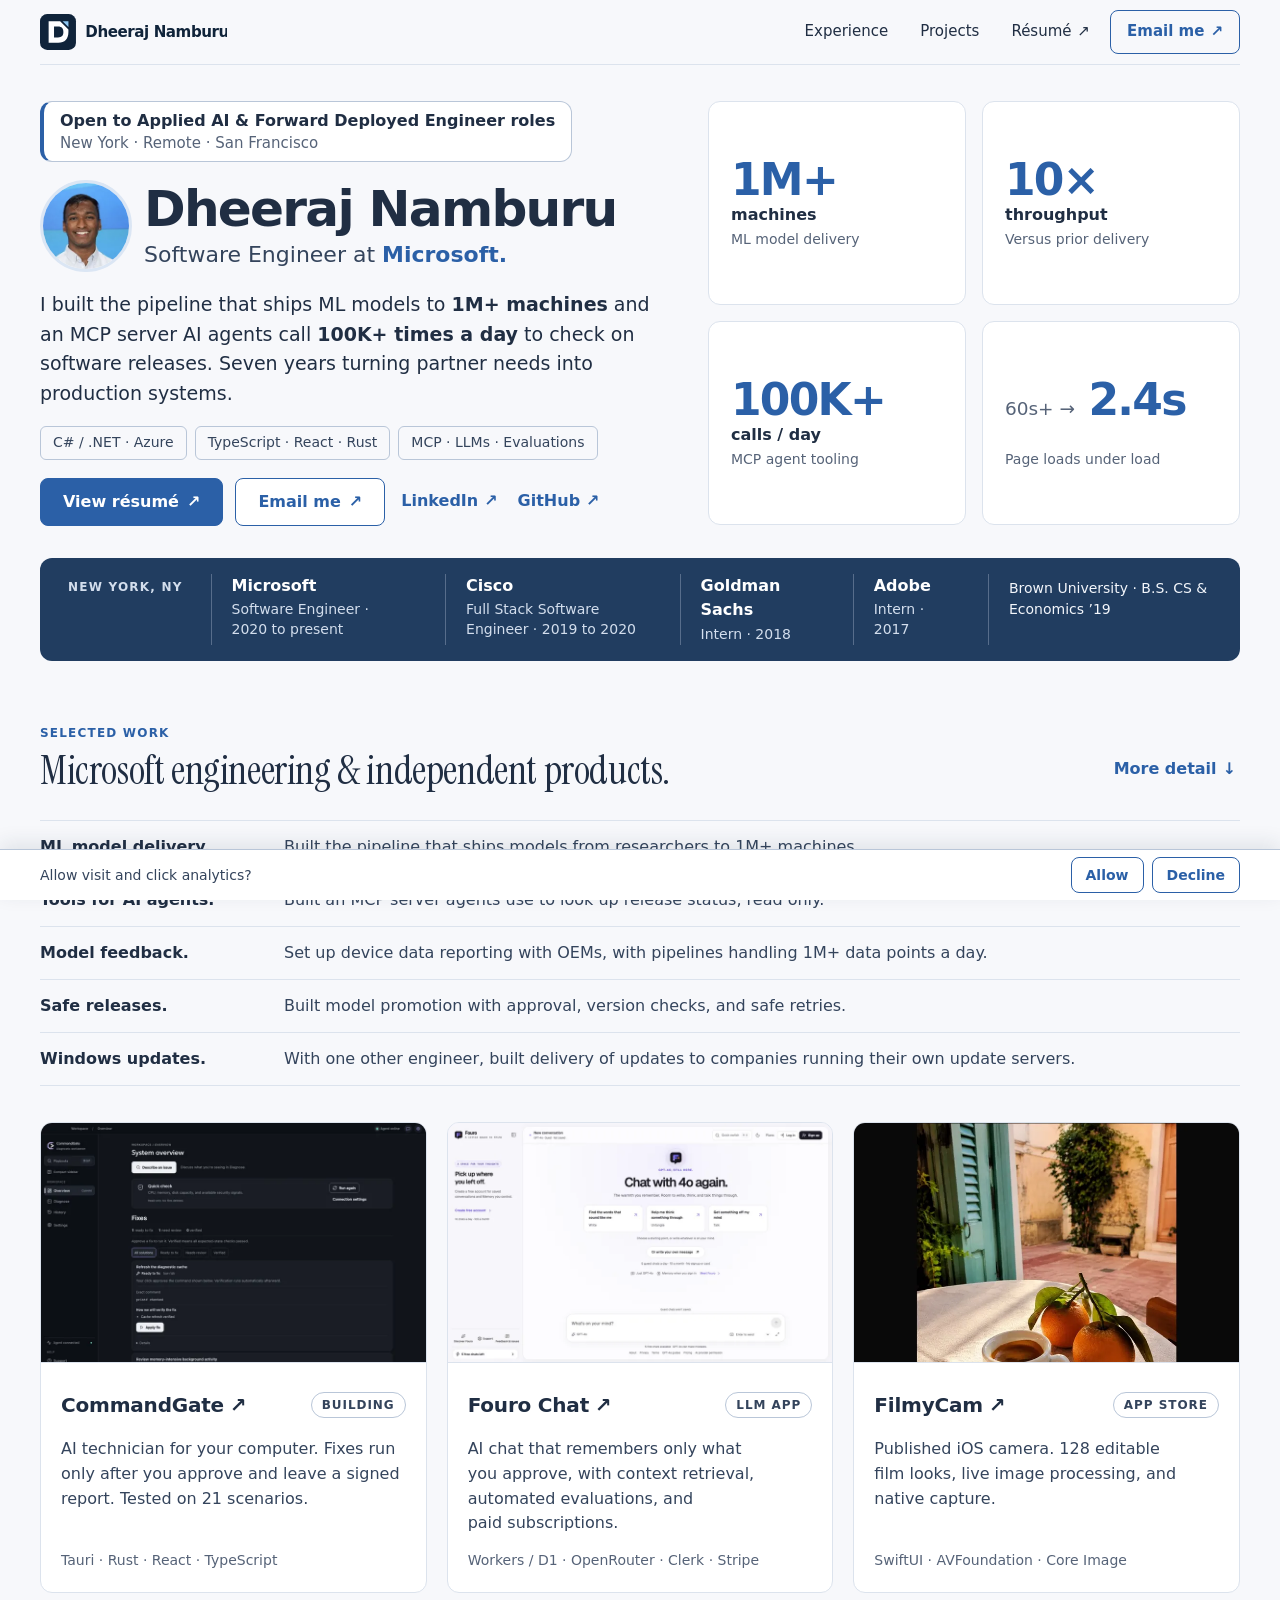
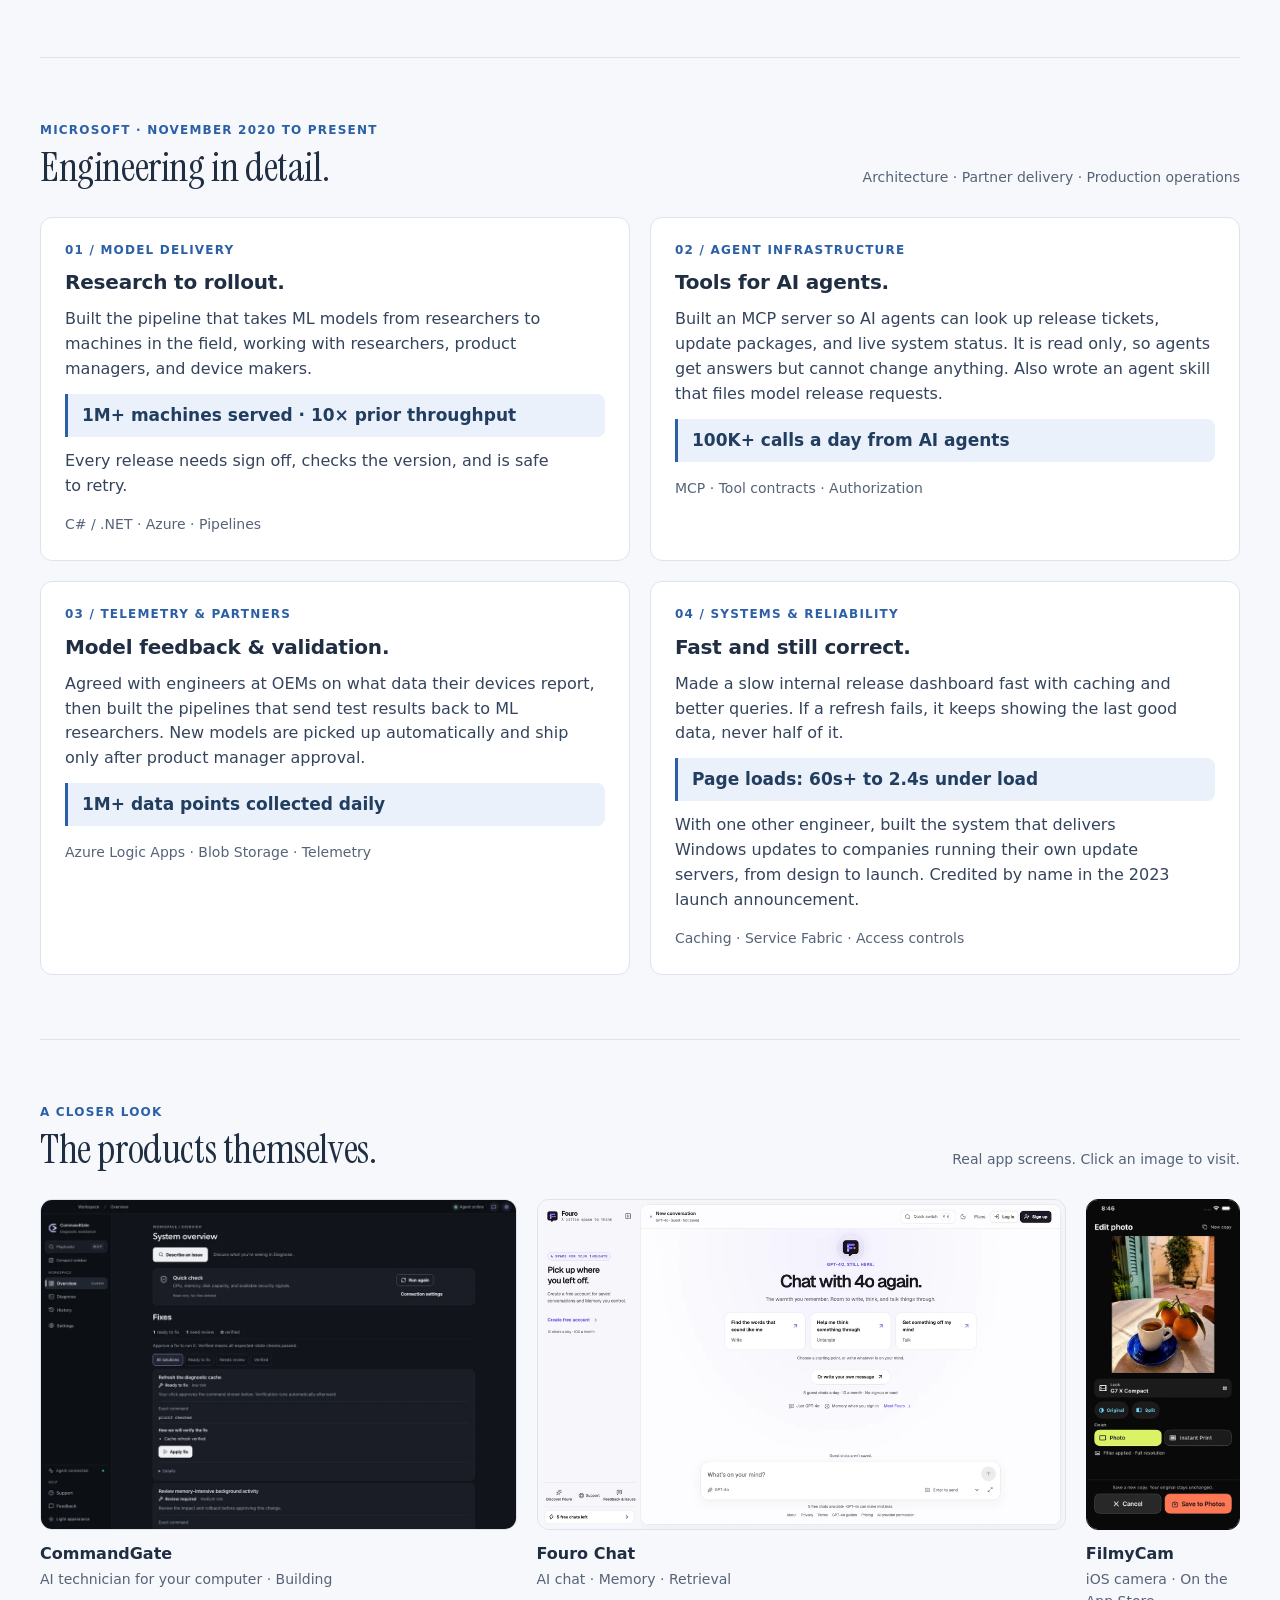
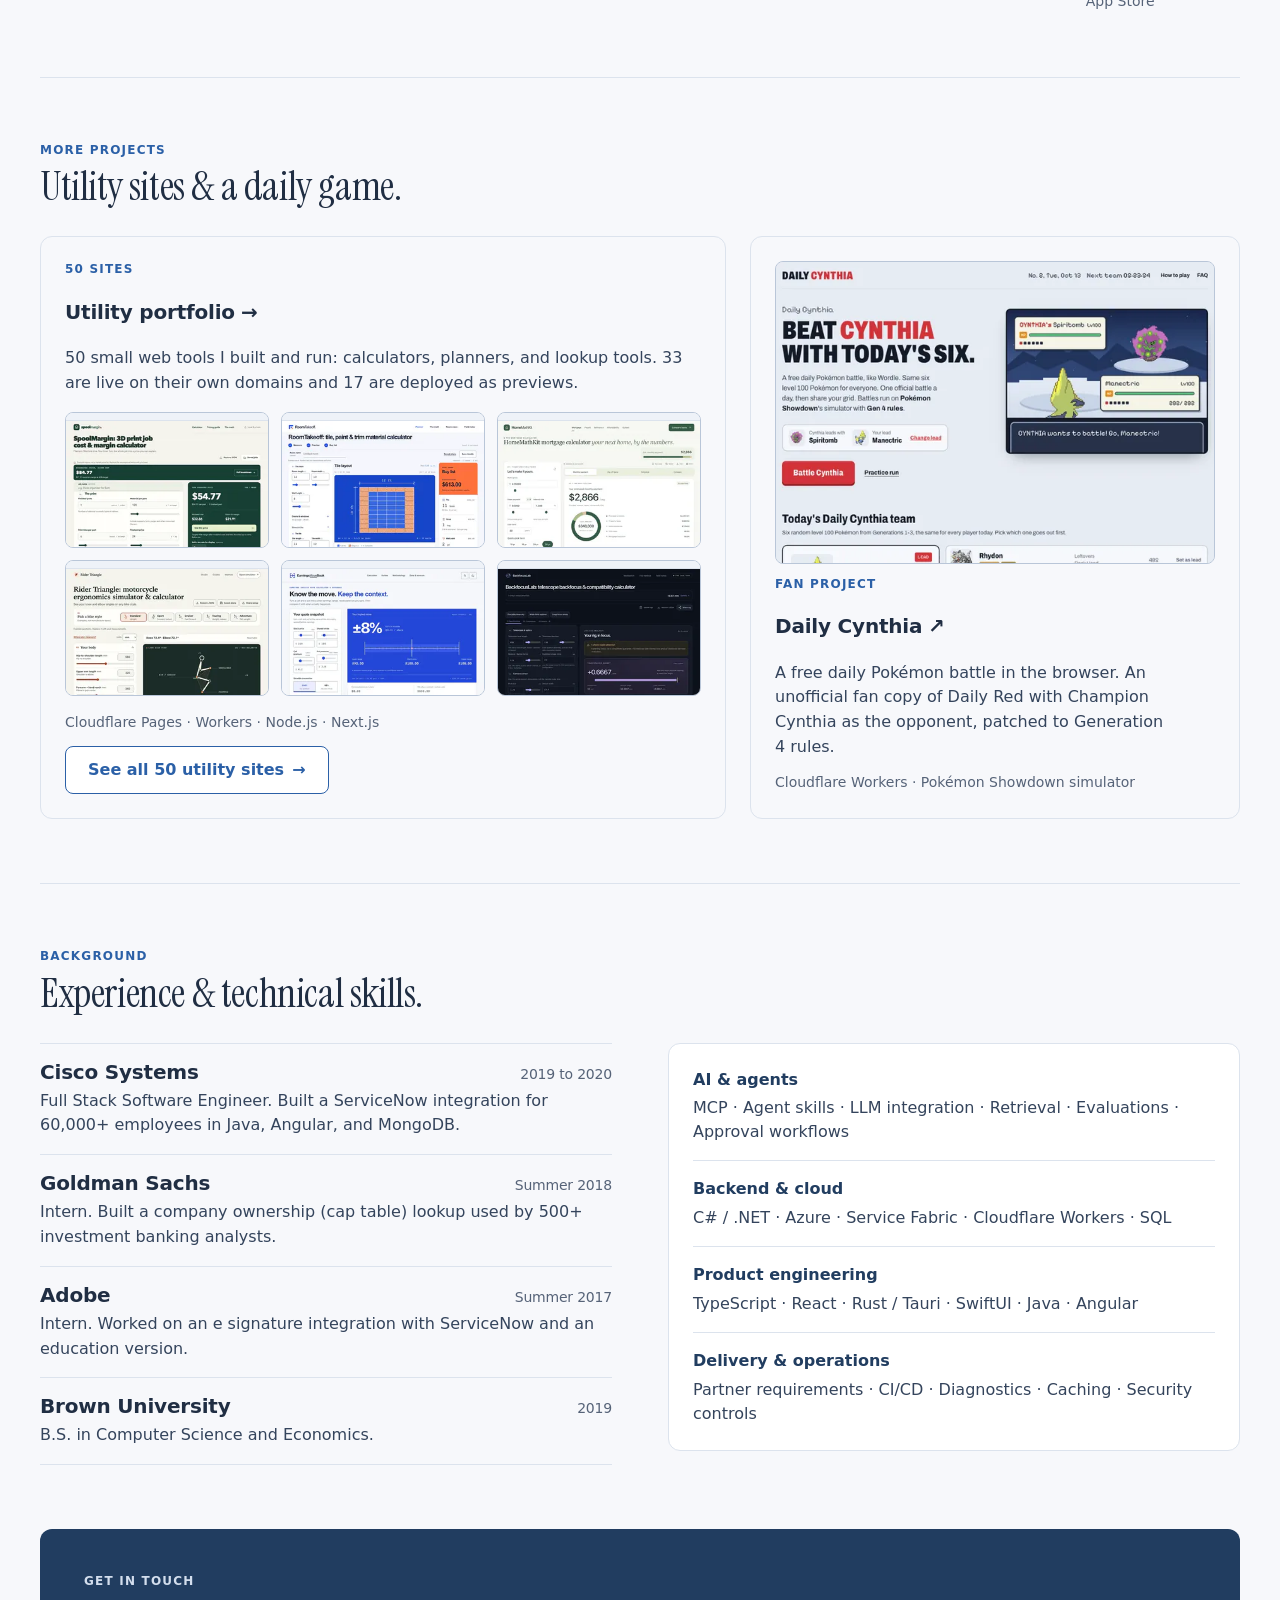
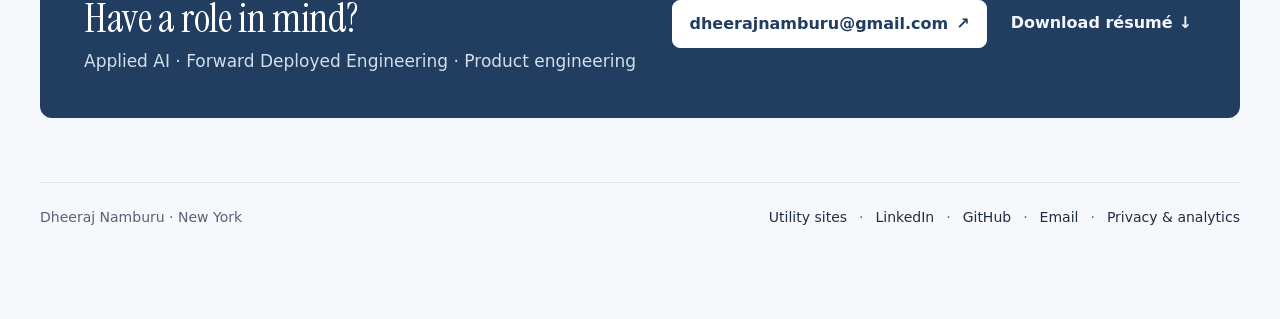
==== commit 1e8c4d22: "Redesign for a five second recruiter scan; add utility portfolio and Daily Cynthia - Rebuild the hom" ====
--- a/index.html
+++ b/index.html
@@ -3,32 +3,37 @@
 <head>
 <meta charset="utf-8"><meta name="viewport" content="width=device-width,initial-scale=1">
 <title>Dheeraj Namburu | Software Engineer · Applied AI</title>
-<meta name="description" content="Software Engineer at Microsoft. Built the pipeline that ships ML models to 1M+ machines and an MCP server AI agents call 100K+ times a day. Open to Applied AI and Forward Deployed Engineer roles.">
+<meta name="description" content="Software Engineer at Microsoft. Open to Applied AI and Forward Deployed Engineer roles. Built the pipeline that ships ML models to 1M+ machines and an MCP server AI agents call 100K+ times a day.">
+<meta name="robots" content="max-image-preview:large">
 <link rel="canonical" href="https://dheerajnamburu.com/">
 <meta property="og:type" content="website"><meta property="og:url" content="https://dheerajnamburu.com/">
 <meta property="og:title" content="Dheeraj Namburu | Software &amp; Applied AI">
 <meta property="og:description" content="Microsoft engineering experience, production AI infrastructure, agent tooling, and independent products.">
-<meta property="og:image" content="https://dheerajnamburu.com/profile.jpg"><meta property="og:image:alt" content="Portrait of Dheeraj Namburu">
-<meta name="twitter:card" content="summary"><meta name="twitter:title" content="Dheeraj Namburu | Software &amp; Applied AI"><meta name="twitter:description" content="Software Engineer at Microsoft. ML model delivery to 1M+ machines and tools for AI agents."><meta name="twitter:image" content="https://dheerajnamburu.com/profile.jpg">
+<meta property="og:image" content="https://dheerajnamburu.com/assets/share/og-home-v1.png"><meta property="og:image:width" content="1200"><meta property="og:image:height" content="630"><meta property="og:image:type" content="image/png"><meta property="og:image:alt" content="Dheeraj Namburu, Software Engineer at Microsoft"><meta property="og:site_name" content="Dheeraj Namburu"><meta property="og:locale" content="en_US">
+<meta name="twitter:card" content="summary_large_image"><meta name="twitter:title" content="Dheeraj Namburu | Software &amp; Applied AI"><meta name="twitter:description" content="Software Engineer at Microsoft. ML model delivery to 1M+ machines and tools for AI agents."><meta name="twitter:image" content="https://dheerajnamburu.com/assets/share/og-home-v1.png"><meta name="twitter:image:alt" content="Dheeraj Namburu, Software Engineer at Microsoft">
 <link rel="icon" href="assets/brand/favicon-v3.ico" sizes="any"><link rel="icon" type="image/svg+xml" href="assets/brand/favicon-v3.svg"><link rel="apple-touch-icon" href="assets/brand/apple-touch-icon-v3.png" sizes="180x180"><meta name="theme-color" content="#10243A">
-<link rel="stylesheet" href="vendor/bootstrap.min.css"><link rel="stylesheet" href="styles.css?v=20261011-mobile9">
-<script type="application/ld+json">{"@context":"https://schema.org","@type":"Person","name":"Dheeraj Namburu","url":"https://dheerajnamburu.com/","jobTitle":"Software Engineer","worksFor":{"@type":"Organization","name":"Microsoft"},"sameAs":["https://www.linkedin.com/in/dheeraj-n/","https://github.com/dheeraj5612"]}</script>
+<link rel="preload" href="assets/fonts/font-0.woff2" as="font" type="font/woff2" crossorigin>
+<link rel="preload" href="assets/fonts/font-2.woff2" as="font" type="font/woff2" crossorigin>
+<link rel="stylesheet" href="styles.css?v=20261013-ux3">
+<script type="application/ld+json">{"@context":"https://schema.org","@graph":[{"@type":"WebSite","@id":"https://dheerajnamburu.com/#website","name":"Dheeraj Namburu","url":"https://dheerajnamburu.com/","inLanguage":"en"},{"@type":"ProfilePage","@id":"https://dheerajnamburu.com/#profilepage","url":"https://dheerajnamburu.com/","name":"Dheeraj Namburu | Software Engineer · Applied AI","isPartOf":{"@id":"https://dheerajnamburu.com/#website"},"mainEntity":{"@id":"https://dheerajnamburu.com/#person"},"dateModified":"2026-10-13"},{"@type":"Person","@id":"https://dheerajnamburu.com/#person","name":"Dheeraj Namburu","url":"https://dheerajnamburu.com/","image":"https://dheerajnamburu.com/profile.jpg","jobTitle":"Software Engineer","worksFor":{"@type":"Organization","name":"Microsoft"},"description":"Software Engineer at Microsoft. Built the pipeline that ships ML models to 1M+ machines and an MCP server AI agents call 100K+ times a day.","alumniOf":{"@type":"CollegeOrUniversity","name":"Brown University"},"knowsAbout":["C#",".NET","Azure","TypeScript","React","Rust","MCP","LLMs","Evaluations"],"address":{"@type":"PostalAddress","addressLocality":"New York","addressRegion":"NY","addressCountry":"US"},"sameAs":["https://www.linkedin.com/in/dheeraj-n/","https://github.com/dheeraj5612"]}]}</script>
 </head>
 <body>
 <a class="skip" href="#main">Skip to content</a>
-<div class="page-shell container-fluid">
-<header><a class="brand" href="#main" aria-label="Dheeraj Namburu, back to top"><img class="brand-logo" src="assets/brand/logo-v3.svg" width="187" height="36" alt="Dheeraj Namburu"><img class="brand-mark" src="assets/brand/favicon-v3.svg" width="32" height="32" alt=""></a><nav aria-label="Main navigation"><a href="#work">Experience</a><a href="#projects">Projects</a><a href="Dheeraj-Namburu-Resume.pdf">Résumé <span aria-hidden="true">↗</span></a><a class="nav-contact" href="mailto:dheerajnamburu@gmail.com">Email me <span aria-hidden="true">↗</span></a></nav></header>
+<div class="page-shell">
+<header class="site-header">
+<a class="brand" href="#main" aria-label="Dheeraj Namburu, back to top"><img class="brand-logo" src="assets/brand/logo-v3.svg" width="187" height="36" alt="Dheeraj Namburu"><img class="brand-mark" src="assets/brand/favicon-v3.svg" width="32" height="32" alt=""></a>
+<nav aria-label="Main navigation"><a href="#work">Experience</a><a href="#projects">Projects</a><a href="Dheeraj-Namburu-Resume.pdf">Résumé <span aria-hidden="true">↗</span></a><a class="nav-contact" href="mailto:dheerajnamburu@gmail.com">Email me <span aria-hidden="true">↗</span></a></nav>
+</header>
 <main id="main">
+<div class="top">
 <section class="hero" aria-labelledby="hero-title">
-<div class="hero-copy">
-<div class="identity"><img class="portrait" src="profile-192.webp" width="64" height="64" alt="Dheeraj Namburu"><div><h1 id="hero-title">Dheeraj Namburu</h1><p class="role">Software Engineer at <strong>Microsoft.</strong></p></div></div>
+<div class="availability"><p>Open to Applied AI &amp; Forward Deployed Engineer roles<br><span>New York · Remote · San Francisco</span></p></div>
+<div class="identity"><img class="portrait" src="profile-192.webp" width="92" height="92" alt="Dheeraj Namburu"><div><h1 id="hero-title">Dheeraj Namburu</h1><p class="role">Software Engineer at <strong>Microsoft.</strong></p></div></div>
 <p class="intro">I built the pipeline that ships ML models to <strong>1M+ machines</strong> and an MCP server AI agents call <strong>100K+ times a day</strong> to check on software releases. Seven years turning partner needs into production systems.</p>
 <p class="mobile-context">7 years · New York · Brown CS &amp; Economics<br><span>Previously Cisco · Goldman Sachs · Adobe</span></p>
 <p class="mobile-toolkit">C# / .NET · Azure · TypeScript · React · MCP</p>
 <div class="focus-tags" aria-label="Technical focus"><span>C# / .NET · Azure</span><span>TypeScript · React · Rust</span><span>MCP · LLMs · Evaluations</span></div>
-<div class="actions d-flex flex-wrap align-items-center"><a class="button" href="Dheeraj-Namburu-Resume.pdf">View résumé <span aria-hidden="true">↗</span></a><a class="button secondary" href="mailto:dheerajnamburu@gmail.com">Email me <span aria-hidden="true">↗</span></a><a class="text-link" href="https://www.linkedin.com/in/dheeraj-n/">LinkedIn <span aria-hidden="true">↗</span></a><a class="text-link" href="https://github.com/dheeraj5612">GitHub <span aria-hidden="true">↗</span></a></div>
-</div>
-<aside class="profile" aria-label="Career at a glance"><p class="profile-location">NEW YORK, NY</p><div class="career-snapshot"><div><strong>Microsoft</strong><span>Software Engineer · 2020 to present</span></div><div><strong>Cisco</strong><span>Full Stack Software Engineer · 2019 to 2020</span></div><div><strong>Goldman Sachs</strong><span>Intern · 2018</span></div><div><strong>Adobe</strong><span>Intern · 2017</span></div></div><p class="education">Brown University · B.S. CS &amp; Economics ’19</p><div class="availability"><p>Open to Applied AI &amp; Forward Deployed Engineer roles<br><span>New York · Remote · San Francisco</span></p></div></aside>
+<div class="actions"><a class="button" href="Dheeraj-Namburu-Resume.pdf">View résumé <span aria-hidden="true">↗</span></a><a class="button secondary" href="mailto:dheerajnamburu@gmail.com">Email me <span aria-hidden="true">↗</span></a><a class="text-link" href="https://www.linkedin.com/in/dheeraj-n/">LinkedIn <span aria-hidden="true">↗</span></a><a class="text-link" href="https://github.com/dheeraj5612">GitHub <span aria-hidden="true">↗</span></a></div>
 </section>
 <section class="proof-strip" aria-label="Selected impact at Microsoft">
 <article><p class="result">1M+ <span>machines</span></p><p>ML model delivery</p></article>
@@ -36,6 +41,8 @@
 <article><p class="result">100K+ <span>calls / day</span></p><p>MCP agent tooling</p></article>
 <article><p class="result"><span class="previous-time">60s+ →</span> 2.4s</p><p>Page loads under load</p></article>
 </section>
+</div>
+<aside class="profile" aria-label="Career at a glance"><p class="profile-location">NEW YORK, NY</p><div class="career-snapshot"><div><strong>Microsoft</strong><span>Software Engineer · 2020 to present</span></div><div><strong>Cisco</strong><span>Full Stack Software Engineer · 2019 to 2020</span></div><div><strong>Goldman Sachs</strong><span>Intern · 2018</span></div><div><strong>Adobe</strong><span>Intern · 2017</span></div></div><p class="education">Brown University · B.S. CS &amp; Economics ’19</p></aside>
 <section class="overview-section" aria-labelledby="overview-title">
 <div class="section-head"><div><p class="eyebrow">SELECTED WORK</p><h2 id="overview-title"><span class="wide-label">Microsoft engineering &amp; independent products.</span><span class="mobile-label">Work &amp; projects</span></h2></div><a class="text-link" href="#work">More detail <span aria-hidden="true">↓</span></a></div>
 <div class="overview">
@@ -48,9 +55,9 @@
 <li><strong>Windows updates.</strong> With one other engineer, built delivery of updates to companies running their own update servers.</li>
 </ul></div>
 <div id="projects" class="projects" aria-label="Independent products">
-<article class="project-card"><a class="project-preview" href="https://commandgate.ai" aria-label="Visit CommandGate"><img class="img-fluid" src="assets/commandgate-800.webp" width="800" height="556" alt="CommandGate diagnostic workbench with demo data"></a><div><div class="project-identity"><h3><a href="https://commandgate.ai">CommandGate <span aria-hidden="true">↗</span></a></h3><span class="category">BUILDING</span></div><p class="project-description">AI technician for your computer. Fixes run only after you approve and leave a signed report. Tested on 21 scenarios.</p><p class="mobile-project-description">AI desktop repairs</p><p class="tech">Tauri · Rust · React · TypeScript</p></div></article>
-<article class="project-card"><a class="project-preview" href="https://fouro.ai" aria-label="Visit Fouro Chat"><img class="img-fluid" src="assets/fouro-800.webp" width="800" height="500" alt="Fouro Chat public guest interface"></a><div><div class="project-identity"><h3><a href="https://fouro.ai">Fouro Chat <span aria-hidden="true">↗</span></a></h3><span class="category">LLM APP</span></div><p class="project-description">AI chat that remembers only what you approve, with context retrieval, automated evaluations, and paid subscriptions.</p><p class="mobile-project-description">AI chat · Memory &amp; retrieval</p><p class="tech">Workers / D1 · OpenRouter · Clerk · Stripe</p></div></article>
-<article class="project-card"><a class="project-preview" href="https://apps.apple.com/us/app/filmy-camera-film-filters/id6801404866" aria-label="View FilmyCam on the App Store"><img class="img-fluid" src="assets/filmycam-800.webp" width="739" height="462" alt="FilmyCam photo editing screen"></a><div><div class="project-identity"><h3><a href="https://apps.apple.com/us/app/filmy-camera-film-filters/id6801404866">FilmyCam <span aria-hidden="true">↗</span></a></h3><span class="category">APP STORE</span></div><p class="project-description">Published iOS camera. 128 editable film looks, live image processing, and native capture.</p><p class="mobile-project-description">iOS camera · 128 film looks</p><p class="tech">SwiftUI · AVFoundation · Core Image</p></div></article>
+<article class="project-card"><a class="project-preview" href="https://commandgate.ai" aria-label="Visit CommandGate"><img src="assets/commandgate-800.webp" width="800" height="556" loading="lazy" decoding="async" alt="CommandGate diagnostic workbench with demo data"></a><div><div class="project-identity"><h3><a href="https://commandgate.ai">CommandGate <span aria-hidden="true">↗</span></a></h3><span class="category">BUILDING</span></div><p class="project-description">AI technician for your computer. Fixes run only after you approve and leave a signed report. Tested on 21 scenarios.</p><p class="mobile-project-description">AI desktop repairs</p><p class="tech">Tauri · Rust · React · TypeScript</p></div></article>
+<article class="project-card"><a class="project-preview" href="https://fouro.ai" aria-label="Visit Fouro Chat"><img src="assets/fouro-800.webp" width="800" height="500" loading="lazy" decoding="async" alt="Fouro Chat public guest interface"></a><div><div class="project-identity"><h3><a href="https://fouro.ai">Fouro Chat <span aria-hidden="true">↗</span></a></h3><span class="category">LLM APP</span></div><p class="project-description">AI chat that remembers only what you approve, with context retrieval, automated evaluations, and paid subscriptions.</p><p class="mobile-project-description">AI chat · Memory &amp; retrieval</p><p class="tech">Workers / D1 · OpenRouter · Clerk · Stripe</p></div></article>
+<article class="project-card"><a class="project-preview" href="https://apps.apple.com/us/app/filmy-camera-film-filters/id6801404866" aria-label="View FilmyCam on the App Store"><img src="assets/filmycam-800.webp" width="739" height="462" loading="lazy" decoding="async" alt="FilmyCam photo editing screen"></a><div><div class="project-identity"><h3><a href="https://apps.apple.com/us/app/filmy-camera-film-filters/id6801404866">FilmyCam <span aria-hidden="true">↗</span></a></h3><span class="category">APP STORE</span></div><p class="project-description">Published iOS camera. 128 editable film looks, live image processing, and native capture.</p><p class="mobile-project-description">iOS camera · 128 film looks</p><p class="tech">SwiftUI · AVFoundation · Core Image</p></div></article>
 </div>
 </div>
 </section>
@@ -63,14 +70,28 @@
 <article><span class="number">04 / SYSTEMS &amp; RELIABILITY</span><h3>Fast and still correct.</h3><p>Made a slow internal release dashboard fast with caching and better queries. If a refresh fails, it keeps showing the last good data, never half of it.</p><p class="work-outcome">Page loads: 60s+ to 2.4s under load</p><p>With one other engineer, built the system that delivers Windows updates to companies running their own update servers, from design to launch. Credited by name in the 2023 launch announcement.</p><p class="tech">Caching · Service Fabric · Access controls</p></article>
 </div>
 </section>
-<section class="gallery-section" aria-labelledby="gallery-title"><div class="section-head"><div><p class="eyebrow">A CLOSER LOOK</p><h2 id="gallery-title">The products themselves.</h2></div><p>Real app screens. Click an image to visit.</p></div><div class="product-gallery"><figure><a href="https://commandgate.ai"><img src="assets/commandgate.png" width="1440" height="1000" loading="lazy" alt="CommandGate desktop diagnostic workbench in demo state"></a><figcaption><strong>CommandGate</strong><span>AI technician for your computer · Building</span></figcaption></figure><figure><a href="https://fouro.ai"><img src="assets/fouro.png" width="1440" height="900" loading="lazy" alt="Fouro Chat guest interface"></a><figcaption><strong>Fouro Chat</strong><span>AI chat · Memory · Retrieval</span></figcaption></figure><figure><a href="https://apps.apple.com/us/app/filmy-camera-film-filters/id6801404866"><img class="filmy-screen" src="assets/filmycam.jpg" width="1200" height="1600" loading="lazy" alt="FilmyCam camera screen from its App Store listing"></a><figcaption><strong>FilmyCam</strong><span>iOS camera · On the App Store</span></figcaption></figure></div></section>
+<section class="gallery-section" aria-labelledby="gallery-title"><div class="section-head"><div><p class="eyebrow">A CLOSER LOOK</p><h2 id="gallery-title">The products themselves.</h2></div><p>Real app screens. Click an image to visit.</p></div><div class="product-gallery"><figure class="shot-wide" style="--ratio:1.44"><a href="https://commandgate.ai"><img src="assets/commandgate.png" srcset="assets/commandgate-1000.webp 1000w, assets/commandgate-1440.webp 1440w" sizes="(min-width:1280px) 475px, (min-width:1080px) calc(41vw - 49px), (min-width:720px) calc(46vw - 12px), calc(100vw - 42px)" width="1440" height="1000" loading="lazy" decoding="async" alt="CommandGate desktop diagnostic workbench in demo state"></a><figcaption><strong>CommandGate</strong><span>AI technician for your computer · Building</span></figcaption></figure><figure class="shot-wide" style="--ratio:1.6"><a href="https://fouro.ai"><img src="assets/fouro.png" srcset="assets/fouro-1000.webp 1000w, assets/fouro-1440.webp 1440w" sizes="(min-width:1280px) 527px, (min-width:1080px) calc(45.7vw - 57px), (min-width:720px) calc(46vw - 12px), calc(100vw - 42px)" width="1440" height="900" loading="lazy" decoding="async" alt="Fouro Chat guest interface"></a><figcaption><strong>Fouro Chat</strong><span>AI chat · Memory · Retrieval</span></figcaption></figure><figure class="shot-phone" style="--ratio:0.4619"><a href="https://apps.apple.com/us/app/filmy-camera-film-filters/id6801404866"><img class="filmy-screen" src="assets/filmycam.jpg" srcset="assets/filmycam-full-420.webp 420w, assets/filmycam-full-739.webp 739w" sizes="(min-width:1280px) 152px, (min-width:1080px) calc(13.2vw - 17px), (min-width:720px) 178px, 203px" width="739" height="1600" loading="lazy" decoding="async" alt="FilmyCam camera screen from its App Store listing"></a><figcaption><strong>FilmyCam</strong><span>iOS camera · On the App Store</span></figcaption></figure></div></section>
+<section id="more" class="more-section" aria-labelledby="more-title"><div class="section-head"><div><p class="eyebrow">MORE PROJECTS</p><h2 id="more-title">Utility sites &amp; a daily game.</h2></div></div>
+<div class="more-grid">
+<article class="more-panel more-utilities"><p class="eyebrow">50 SITES</p><h3><a href="utilities/" data-track-group="utility-directory" data-placement="home">Utility portfolio <span aria-hidden="true">→</span></a></h3><p>50 small web tools I built and run: calculators, planners, and lookup tools. 33 are live on their own domains and 17 are deployed as previews.</p>
+<a href="utilities/" class="thumbs-link" tabindex="-1" aria-hidden="true" data-track-group="utility-directory" data-placement="home-thumbs"><ul class="thumbs">
+<li><img src="assets/utilities/3d-print-job-costing.webp" srcset="assets/utilities/3d-print-job-costing-320.webp 320w, assets/utilities/3d-print-job-costing.webp 640w" sizes="(min-width:1280px) 202px, (min-width:1080px) calc(19.5vw - 47px), (min-width:720px) calc(30.7vw - 26px), calc(50vw - 53px)" width="640" height="400" loading="lazy" decoding="async" alt="SpoolMargin"></li>
+<li><img src="assets/utilities/finish-layout-construction-toolkit.webp" srcset="assets/utilities/finish-layout-construction-toolkit-320.webp 320w, assets/utilities/finish-layout-construction-toolkit.webp 640w" sizes="(min-width:1280px) 202px, (min-width:1080px) calc(19.5vw - 47px), (min-width:720px) calc(30.7vw - 26px), calc(50vw - 53px)" width="640" height="400" loading="lazy" decoding="async" alt="RoomTakeoff"></li>
+<li><img src="assets/utilities/mortgage-calculator.webp" srcset="assets/utilities/mortgage-calculator-320.webp 320w, assets/utilities/mortgage-calculator.webp 640w" sizes="(min-width:1280px) 202px, (min-width:1080px) calc(19.5vw - 47px), (min-width:720px) calc(30.7vw - 26px), calc(50vw - 53px)" width="640" height="400" loading="lazy" decoding="async" alt="HomeMathKit"></li>
+<li><img src="assets/utilities/motorcycle-ergonomics.webp" srcset="assets/utilities/motorcycle-ergonomics-320.webp 320w, assets/utilities/motorcycle-ergonomics.webp 640w" sizes="(min-width:1280px) 202px, (min-width:1080px) calc(19.5vw - 47px), (min-width:720px) calc(30.7vw - 26px), calc(50vw - 53px)" width="640" height="400" loading="lazy" decoding="async" alt="Rider Triangle"></li>
+<li><img src="assets/utilities/earnings-implied-move-database.webp" srcset="assets/utilities/earnings-implied-move-database-320.webp 320w, assets/utilities/earnings-implied-move-database.webp 640w" sizes="(min-width:1280px) 202px, (min-width:1080px) calc(19.5vw - 47px), (min-width:720px) calc(30.7vw - 26px), calc(50vw - 53px)" width="640" height="400" loading="lazy" decoding="async" alt="EarningsMoveBook"></li>
+<li><img src="assets/utilities/astronomy-equipment-compatibility.webp" srcset="assets/utilities/astronomy-equipment-compatibility-320.webp 320w, assets/utilities/astronomy-equipment-compatibility.webp 640w" sizes="(min-width:1280px) 202px, (min-width:1080px) calc(19.5vw - 47px), (min-width:720px) calc(30.7vw - 26px), calc(50vw - 53px)" width="640" height="400" loading="lazy" decoding="async" alt="BackfocusLab"></li>
+</ul></a>
+<p class="tech">Cloudflare Pages · Workers · Node.js · Next.js</p><a class="button secondary" href="utilities/" data-track-group="utility-directory" data-placement="home">See all 50 utility sites <span aria-hidden="true">→</span></a></article>
+<article class="more-panel more-game"><a class="game-preview" href="https://dailycynthia.com/" data-track-group="game" data-site="dailycynthia.com"><img src="assets/dailycynthia-640.webp" width="640" height="400" loading="lazy" decoding="async" alt="Daily Cynthia battle screen"></a><p class="eyebrow">FAN PROJECT</p><h3><a href="https://dailycynthia.com/" data-track-group="game" data-site="dailycynthia.com">Daily Cynthia <span aria-hidden="true">↗</span></a></h3><p>A free daily Pokémon battle in the browser. An unofficial fan copy of Daily Red with Champion Cynthia as the opponent, patched to Generation 4 rules.</p><p class="tech">Cloudflare Workers · Pokémon Showdown simulator</p></article>
+</div></section>
 <section class="background-section" aria-labelledby="background-title"><div class="section-head"><div><p class="eyebrow">BACKGROUND</p><h2 id="background-title">Experience &amp; technical skills.</h2></div></div><div class="background-grid"><div class="earlier-work"><article><h3>Cisco Systems <span>2019 to 2020</span></h3><p>Full Stack Software Engineer. Built a ServiceNow integration for 60,000+ employees in Java, Angular, and MongoDB.</p></article><article><h3>Goldman Sachs <span>Summer 2018</span></h3><p>Intern. Built a company ownership (cap table) lookup used by 500+ investment banking analysts.</p></article><article><h3>Adobe <span>Summer 2017</span></h3><p>Intern. Worked on an e signature integration with ServiceNow and an education version.</p></article><article><h3>Brown University <span>2019</span></h3><p>B.S. in Computer Science and Economics.</p></article></div><dl class="toolkit"><div><dt>AI &amp; agents</dt><dd>MCP · Agent skills · LLM integration · Retrieval · Evaluations · Approval workflows</dd></div><div><dt>Backend &amp; cloud</dt><dd>C# / .NET · Azure · Service Fabric · Cloudflare Workers · SQL</dd></div><div><dt>Product engineering</dt><dd>TypeScript · React · Rust / Tauri · SwiftUI · Java · Angular</dd></div><div><dt>Delivery &amp; operations</dt><dd>Partner requirements · CI/CD · Diagnostics · Caching · Security controls</dd></div></dl></div></section>
 <section class="contact" aria-labelledby="contact-title"><div><p class="eyebrow">GET IN TOUCH</p><h2 id="contact-title">Have a role in mind?</h2><p>Applied AI · Forward Deployed Engineering · Product engineering</p></div><div class="contact-links"><a class="button" href="mailto:dheerajnamburu@gmail.com">dheerajnamburu@gmail.com <span aria-hidden="true">↗</span></a><a class="text-link" href="Dheeraj-Namburu-Resume.pdf" download>Download résumé <span aria-hidden="true">↓</span></a></div></section>
 </main>
-<footer><span>Dheeraj Namburu · New York</span><span><a href="https://www.linkedin.com/in/dheeraj-n/">LinkedIn</a> · <a href="https://github.com/dheeraj5612">GitHub</a> · <a href="mailto:dheerajnamburu@gmail.com">Email</a> · <button id="privacy-settings" class="footer-button" type="button">Privacy &amp; analytics</button></span></footer>
+<footer><span>Dheeraj Namburu · New York</span><span class="footer-links"><a href="utilities/" data-track-group="utility-directory" data-placement="footer">Utility sites</a><span class="sep" aria-hidden="true">·</span><a href="https://www.linkedin.com/in/dheeraj-n/">LinkedIn</a><span class="sep" aria-hidden="true">·</span><a href="https://github.com/dheeraj5612">GitHub</a><span class="sep" aria-hidden="true">·</span><a href="mailto:dheerajnamburu@gmail.com">Email</a><span class="sep" aria-hidden="true">·</span><button id="privacy-settings" class="footer-button" type="button">Privacy &amp; analytics</button></span></footer>
 </div>
-<div id="analytics-notice" class="analytics-notice" role="region" aria-label="Optional analytics"><span>Allow visit and click analytics?</span><div><button class="btn btn-sm" data-analytics-choice="allow" type="button">Allow</button><button class="btn btn-sm" data-analytics-choice="deny" type="button">Decline</button></div></div>
-<dialog id="privacy-dialog" aria-labelledby="privacy-title"><div class="privacy-content"><h2 id="privacy-title">Privacy &amp; analytics</h2><p>With your permission, Google Analytics measures visits, traffic sources, approximate region, device type, reading depth, and clicks on my projects, résumé, and email links. Advertising features are disabled.</p><p>I do not collect visitor names or email addresses through analytics. Contacting me opens your own email app. You can change your analytics choice here at any time.</p><p><a href="https://policies.google.com/privacy">Google’s privacy policy</a></p><div class="privacy-actions"><button class="btn btn-sm" data-analytics-choice="allow" type="button">Allow analytics</button><button class="btn btn-sm" data-analytics-choice="deny" type="button">Decline analytics</button><button class="btn btn-sm" id="privacy-close" type="button">Close</button></div></div></dialog>
-<script src="analytics.js?v=20261011" defer></script>
+<div id="analytics-notice" class="analytics-notice" role="region" hidden aria-label="Optional analytics"><span>Allow visit and click analytics?</span><div><button class="choice" data-analytics-choice="allow" type="button">Allow</button><button class="choice" data-analytics-choice="deny" type="button">Decline</button></div></div>
+<dialog id="privacy-dialog" aria-labelledby="privacy-title"><div class="privacy-content"><h2 id="privacy-title">Privacy &amp; analytics</h2><p>With your permission, Google Analytics measures visits, traffic sources, approximate region, device type, reading depth, and clicks on my projects, résumé, and email links. Advertising features are disabled.</p><p>I do not collect visitor names or email addresses through analytics. Contacting me opens your own email app. You can change your analytics choice here at any time.</p><p><a href="https://policies.google.com/privacy">Google’s privacy policy</a></p><div class="privacy-actions"><button class="choice" data-analytics-choice="allow" type="button">Allow analytics</button><button class="choice" data-analytics-choice="deny" type="button">Decline analytics</button><button class="choice" id="privacy-close" type="button">Close</button></div></div></dialog>
+<script src="analytics.js?v=20261013" defer></script>
 </body>
 </html>
--- a/styles.css
+++ b/styles.css
@@ -1,58 +1,539 @@
 @font-face{font-family:'DM Sans';font-style:normal;font-weight:400 700;font-display:swap;src:url(assets/fonts/font-0.woff2) format('woff2')}
 @font-face{font-family:'Instrument Serif';font-style:normal;font-weight:400;font-display:swap;src:url(assets/fonts/font-2.woff2) format('woff2')}
 @font-face{font-family:'Instrument Serif';font-style:italic;font-weight:400;font-display:swap;src:url(assets/fonts/font-1.woff2) format('woff2')}
-:root{--bg:#f7f8fb;--ink:#202e43;--muted:#5f6c80;--accent:#2b60a7;--line:#dce3ed;--sans:'DM Sans',system-ui,sans-serif;--serif:'Instrument Serif',Georgia,serif}
-*{box-sizing:border-box}html{scroll-behavior:smooth;scroll-padding-top:20px}body{margin:0;background:var(--bg);color:var(--ink);font:14px/1.55 var(--sans);-webkit-font-smoothing:antialiased}a{color:inherit;text-decoration:none}a:hover{color:var(--accent)}a:focus-visible,button:focus-visible{outline:3px solid #5588cf;outline-offset:4px}p,h1,h2,h3,dl,figure{margin:0}::selection{background:#d6e5fa}.page-shell{max-width:1264px;margin:auto;padding:0 44px}
-header{display:flex;align-items:center;justify-content:space-between;gap:20px;padding:13px 0;border-bottom:1px solid var(--line)}.brand{display:flex;align-items:center;gap:10px;font-size:11px;color:var(--muted)}.monogram{display:grid;place-items:center;width:31px;height:31px;border-radius:8px;background:#213d60;color:white;font-family:var(--serif);font-size:18px}nav{display:flex;align-items:center;gap:24px}nav a{font-size:12px;font-weight:500}.nav-contact{border:1px solid #becde1;border-radius:5px;padding:6px 11px}
-.hero{display:grid;grid-template-columns:minmax(0,1.7fr) minmax(320px,1fr);gap:42px;align-items:center;padding:18px 0}.eyebrow{font-size:9px;font-weight:600;letter-spacing:.09em;color:var(--accent);line-height:1.5}.identity{display:flex;align-items:center;gap:16px;margin:10px 0}.portrait{width:58px;height:58px;border-radius:50%;object-fit:cover;border:3px solid #dbe6f4}h1{font-size:38px;font-weight:600;line-height:1.1;letter-spacing:-.04em}.role{font-size:15px;color:var(--muted);margin-top:4px}.role strong{color:var(--ink);font-weight:600}.intro{font-size:13px;color:var(--muted);max-width:670px;line-height:1.65}
-.focus-tags{display:flex;flex-wrap:wrap;gap:6px;margin-top:9px}.focus-tags span{border:1px solid var(--line);background:#edf2f9;color:#4b6588;border-radius:4px;padding:2px 7px;font-size:9px}.actions{gap:15px;margin-top:13px}.button{display:inline-flex;justify-content:space-between;align-items:center;gap:20px;background:var(--accent);color:white;border:1px solid var(--accent);border-radius:5px;padding:8px 13px;font-size:11px;font-weight:500;transition:background .15s,transform .15s}.button:hover{background:#204d87;color:white;transform:translateY(-1px)}.button.secondary{background:transparent;color:var(--accent);border-color:#b6c8e1}.button.secondary:hover{background:#e8f0fa}.text-link{font-size:11px;font-weight:500}.text-link:hover{text-decoration:underline;text-underline-offset:4px}
-.profile{position:relative;overflow:hidden;background:#213d60;color:#eef4fc;border:1px solid #36567c;border-radius:10px;padding:15px 18px;box-shadow:0 5px 22px #1f355b08}.profile::after{content:'';position:absolute;width:170px;height:170px;right:-95px;top:-115px;border:1px solid #8eadd84d;border-radius:50%;box-shadow:0 0 0 22px #8eadd810,0 0 0 44px #8eadd80a;pointer-events:none}.profile-location{font-size:10px;letter-spacing:.1em;font-weight:500;color:#c6d7ed;margin-bottom:10px}.career-snapshot{display:grid;gap:6px}.career-snapshot>div{display:flex;justify-content:space-between;gap:10px;align-items:baseline}.career-snapshot strong{font-size:11px;font-weight:500;white-space:nowrap}.career-snapshot span{font-size:9px;color:#d0def0;text-align:right}.education{font-size:10px;color:#c4d5ec;margin-top:11px;padding-top:10px;border-top:1px solid #526f94}.availability{display:flex;gap:8px;align-items:baseline;margin-top:10px;font-size:10px}.availability p span{color:#c4d5ec;font-size:9px}
-.proof-strip{display:grid;grid-template-columns:repeat(4,minmax(0,1fr));gap:20px;border-block:1px solid var(--line);padding:11px 0}.proof-strip article{padding-left:20px;border-left:1px solid var(--line)}.proof-strip article:first-child{padding-left:0;border:0}.result{font-size:24px;font-weight:500;letter-spacing:-.04em;line-height:1.1;color:var(--accent);white-space:nowrap}.result span{font-size:11px;font-weight:400;letter-spacing:0;color:var(--ink)}.proof-strip article>p:last-child{font-size:9px;color:var(--muted);margin-top:4px}
-.overview-section,.work-section,.gallery-section,.background-section{padding:18px 0}.section-head{display:flex;align-items:end;justify-content:space-between;gap:24px;margin-bottom:13px}.section-head h2{font-family:var(--serif);font-size:29px;font-weight:400;line-height:1.1;letter-spacing:-.02em;margin-top:4px}.section-head>p{font-size:10px;color:var(--muted);text-align:right}.overview{display:grid;grid-template-columns:minmax(0,1.7fr) minmax(340px,1fr);gap:30px;align-items:start}.work-digest{border-top:2px solid #bccfe9;padding-top:11px}.work-bullets{padding-left:17px;margin:0;display:grid;gap:10px}.work-bullets li{font-size:12px;line-height:1.6;color:var(--muted);padding-left:2px}.work-bullets li::marker{color:var(--accent)}.work-bullets strong{font-weight:600;color:var(--ink)}
-.projects{display:grid;gap:7px}.project-card{display:grid;grid-template-columns:97px minmax(0,1fr);gap:11px;align-items:center;border:1px solid var(--line);border-radius:8px;background:white;padding:9px;transition:transform .18s,border-color .18s,box-shadow .18s}.project-card:hover{transform:translateY(-2px);border-color:#a8bfde;box-shadow:0 6px 15px #233c6609}.project-preview{display:block;border-radius:4px;overflow:hidden;border:1px solid #dbe2ed;background:#e9edf5}.project-preview img{display:block;width:100%;height:69px;object-fit:cover;object-position:center top;transition:transform .3s}.project-preview:hover img{transform:scale(1.06)}.project-identity{display:flex;align-items:baseline;gap:6px;justify-content:space-between;margin-bottom:4px}.project-identity h3{font-size:13px;font-weight:600;letter-spacing:-.02em;line-height:1.25}.category{font-size:6px;letter-spacing:.055em;white-space:nowrap;color:var(--muted)}.project-card p{font-size:10px;line-height:1.5;color:var(--muted)}.tech{font-size:10px;color:#63738d;line-height:1.55;margin-top:8px}.project-card .tech{font-size:8px;margin-top:4px}
-.work-section,.gallery-section,.background-section{border-top:1px solid var(--line)}.work-grid{display:grid;grid-template-columns:repeat(2,minmax(0,1fr));gap:24px 36px}.work-grid article{border-top:2px solid #bccfe9;padding-top:10px}.number{font-size:9px;letter-spacing:.07em;font-weight:500;color:var(--accent)}.work-grid h3{font-size:17px;font-weight:600;letter-spacing:-.02em;margin:7px 0}.work-grid article>p:not(.tech){font-size:12px;line-height:1.7;color:var(--muted)}.work-grid .work-outcome{font-size:11px!important;font-weight:600;color:var(--accent)!important;margin:9px 0}.work-grid .tech{font-size:10px}
-.product-gallery{display:grid;grid-template-columns:repeat(3,minmax(0,1fr));gap:15px}.product-gallery figure{border:1px solid var(--line);background:white;border-radius:8px;overflow:hidden}.product-gallery a{display:block;background:#e9edf5}.product-gallery img{display:block;width:100%;height:225px;object-fit:contain;object-position:center}.product-gallery figcaption{display:grid;gap:3px;padding:12px 14px;font-size:12px}.product-gallery figcaption span{font-size:10px;color:var(--muted)}
-.background-grid{display:grid;grid-template-columns:1fr 1fr;gap:36px}.earlier-work{display:grid;gap:13px}.earlier-work h3{font-size:12px;font-weight:600}.earlier-work h3 span{float:right;font-size:9px;font-weight:400;color:var(--muted)}.earlier-work p{font-size:11px;line-height:1.7;color:var(--muted);margin-top:4px}.toolkit{display:grid;align-content:start;gap:15px;border-left:1px solid var(--line);padding-left:28px}.toolkit dt{font-size:11px;font-weight:600;color:var(--accent);margin-bottom:4px}.toolkit dd{margin:0;font-size:11px;color:var(--muted);line-height:1.7}
-.contact{display:flex;align-items:center;justify-content:space-between;gap:25px;background:#e9f0fa;border:1px solid #d3e0f2;border-radius:9px;padding:24px 27px;margin:8px 0 22px}.contact h2{font-family:var(--serif);font-size:34px;font-weight:400;line-height:1.15;letter-spacing:-.025em;margin:7px 0 8px}.contact>div>p:last-child{font-size:11px;color:var(--muted)}.contact-links{display:flex;flex-direction:column;align-items:flex-end;gap:12px}.contact .button{overflow-wrap:anywhere}footer{display:flex;justify-content:space-between;flex-wrap:wrap;gap:15px;border-top:1px solid var(--line);padding:14px 0 60px;font-size:10px;color:var(--muted)}footer a:hover{text-decoration:underline}.footer-button{border:0;background:transparent;padding:0;color:inherit;font:inherit;text-decoration:underline;text-underline-offset:3px;cursor:pointer}
-.skip{position:absolute;top:-100px;left:16px;padding:10px;background:white;z-index:50}.skip:focus{top:10px}.analytics-notice{position:fixed;bottom:0;left:0;right:0;z-index:20;display:flex;justify-content:center;align-items:center;gap:20px;padding:6px 14px;border-top:1px solid var(--line);background:#f8fafff5;color:var(--muted);font-size:10px;backdrop-filter:blur(12px)}.analytics-notice[hidden]{display:none}.analytics-notice>div{display:flex;gap:8px}.analytics-notice .btn,.privacy-actions .btn{font-family:var(--sans);font-size:10px;border:1px solid #b6c6de;background:white;color:var(--accent);padding:4px 10px}.analytics-notice .btn:first-child,.privacy-actions .btn:first-child{background:var(--accent);border-color:var(--accent);color:white}dialog{border:1px solid var(--line);border-radius:12px;max-width:500px;width:calc(100% - 36px);padding:25px;color:var(--ink);background:var(--bg)}dialog::backdrop{background:#142c4c66;backdrop-filter:blur(3px)}.privacy-content h2{font-family:var(--serif);font-size:30px;margin-bottom:15px}.privacy-content p{font-size:13px;line-height:1.7;margin-bottom:12px;color:var(--muted)}.privacy-content a{text-decoration:underline}.privacy-actions{display:flex;gap:8px;flex-wrap:wrap}
-@keyframes enter{from{opacity:0;transform:translateY(6px)}to{opacity:1;transform:translateY(0)}}@keyframes drift{from{transform:translate(0,0)}to{transform:translate(-16px,14px)}}.hero-copy,.profile{animation:enter .45s ease-out both}.proof-strip{animation:enter .45s .07s ease-out both}.overview{animation:enter .45s .12s ease-out both}.profile::after{animation:drift 9s ease-in-out infinite alternate}
-@media(max-width:1100px){.page-shell{padding:0 28px}.hero{gap:26px;grid-template-columns:minmax(0,1.6fr) minmax(300px,1fr)}h1{font-size:34px}.profile{padding:14px}.career-snapshot>div{display:block}.career-snapshot span{display:block;text-align:left}.career-snapshot{gap:5px}.overview{gap:24px;grid-template-columns:minmax(0,1.4fr) minmax(320px,1fr)}.proof-strip{gap:13px}.proof-strip article{padding-left:13px}.result{font-size:22px}.result span{font-size:10px}.project-card{grid-template-columns:86px minmax(0,1fr)}.category{display:none}}
-@media(max-width:760px){.page-shell{padding:0 20px}header{gap:15px;padding:12px 0}.brand>span:last-child{display:none}nav{gap:16px}nav a{font-size:11px}.nav-contact{display:none}.hero{grid-template-columns:1fr;gap:17px;padding:20px 0}.identity{gap:13px}h1{font-size:36px}.intro{font-size:13px}.profile{padding:14px 17px}.profile-location{margin-bottom:9px}.career-snapshot{grid-template-columns:1fr 1fr;gap:8px 15px}.career-snapshot>div{display:block}.career-snapshot strong{font-size:11px}.career-snapshot span{font-size:10px}.education{font-size:11px;margin-top:10px;padding-top:9px}.availability{font-size:11px;margin-top:8px}.availability p span{font-size:10px}.proof-strip{grid-template-columns:repeat(2,minmax(0,1fr));gap:12px 18px;padding:13px 0}.proof-strip article:nth-child(odd){padding-left:0;border:0}.proof-strip article:nth-child(even){padding-left:16px;border-left:1px solid var(--line)}.result{font-size:25px}.result span{font-size:11px}.proof-strip article>p:last-child{font-size:10px}.overview{grid-template-columns:1fr;gap:20px}.section-head h2{font-size:27px}.section-head>p{display:none}.section-head>.text-link{font-size:10px;max-width:70px;text-align:right;flex-shrink:0}.work-bullets li{font-size:13px}.projects{gap:10px}.project-card{grid-template-columns:108px minmax(0,1fr);padding:12px;gap:12px}.project-identity h3{font-size:15px}.project-card p{font-size:12px}.project-card .tech{font-size:9px}.project-preview img{height:82px}.work-grid,.background-grid,.product-gallery{grid-template-columns:1fr;gap:22px}.work-grid article>p:not(.tech){font-size:13px}.product-gallery img{height:auto;max-height:380px}.toolkit{border-left:0;padding:20px 0 0;border-top:1px solid var(--line)}.earlier-work h3{font-size:13px}.earlier-work p,.toolkit dd{font-size:12px}.contact{align-items:flex-start;flex-direction:column;padding:22px}.contact-links{align-items:flex-start}.contact h2{font-size:32px}}
-@media(max-width:440px){.page-shell{padding:0 18px}h1{font-size:32px}.identity .portrait{width:53px;height:53px}.role{font-size:13px}.hero .eyebrow{font-size:8px}.focus-tags{gap:5px}.focus-tags span{font-size:8px}.actions{gap:10px}.button{gap:13px;padding:8px 11px}.text-link{font-size:10px}.intro{font-size:12px}.career-snapshot span{font-size:9px}.proof-strip .result{font-size:23px}.result span{font-size:10px}.section-head h2{font-size:25px}.project-card{grid-template-columns:100px minmax(0,1fr);padding:10px;gap:10px}.project-card p{font-size:11px}.project-preview img{height:77px}.contact .button{font-size:10px}.analytics-notice{gap:12px;font-size:10px}}
-@media(prefers-reduced-motion:reduce){html{scroll-behavior:auto}*,*::before,*::after{animation:none!important;transition:none!important}.button:hover,.project-card:hover{transform:none}}
-@media(min-width:761px){.hero{padding-block:12px}.identity{margin-block:8px}.actions{margin-top:10px}.profile{padding:12px 16px}.education{margin-top:8px;padding-top:7px}.availability{margin-top:7px}.project-card{padding:7px}}
-.brand-logo{display:block;width:187px;height:36px}.brand-mark{display:none}
-@media(min-width:761px){.hero .identity{margin-top:0}.overview{grid-template-columns:minmax(320px,.9fr) minmax(0,1.55fr);gap:28px}.projects{grid-template-columns:repeat(3,minmax(0,1fr));gap:10px;align-items:stretch}.project-card{display:flex;flex-direction:column;align-items:stretch;gap:10px;padding:9px}.project-preview img{height:auto;aspect-ratio:1.52;object-fit:cover}.project-identity{min-height:19px;gap:4px}.project-identity h3{font-size:14px}.project-card p{font-size:11px;line-height:1.5}.project-card .tech{font-size:9px;margin-top:6px}.category{display:none}.work-bullets{gap:10px}.work-bullets li{font-size:12px;line-height:1.6}.identity{margin-bottom:8px}.intro{line-height:1.6}}
-@media(min-width:761px) and (max-width:1100px){.overview{grid-template-columns:minmax(300px,1fr) minmax(0,1.6fr);gap:20px}.project-card{padding:7px;gap:8px}.project-identity h3{font-size:12px}.project-card p{font-size:10px}.project-card .tech{font-size:8px}.project-preview img{aspect-ratio:1.4}.work-bullets li{font-size:11px}}
-@media(max-width:760px){.brand-logo{display:none}.brand-mark{display:block;width:32px;height:32px}.project-card{grid-template-columns:minmax(140px,40%) minmax(0,1fr);gap:15px}.project-preview img{height:auto;aspect-ratio:1.4}.project-card p{font-size:12px}.project-card .tech{font-size:10px}.hero .identity{margin-top:0}}
-@media(max-width:440px){.project-card{grid-template-columns:minmax(125px,43%) minmax(0,1fr);gap:12px;padding:10px}.project-preview img{aspect-ratio:1.28}.project-card p{font-size:11px}.project-card .tech{font-size:9px}}
-@media(min-width:761px) and (max-height:740px){header{padding-block:10px}.hero{padding-block:10px}.profile{padding-block:10px}.profile-location{margin-bottom:7px}.career-snapshot{gap:5px}.education{margin-top:6px;padding-top:5px}.availability{margin-top:6px}.overview-section{padding-top:16px}.overview-section .section-head{margin-bottom:11px}}
-@media(min-width:761px) and (max-width:1100px){.career-snapshot>div{display:flex;justify-content:space-between;gap:8px}.career-snapshot span{text-align:right;font-size:9px}}
-@media(min-width:761px) and (max-width:959px){.overview{grid-template-columns:1fr;gap:18px}.work-bullets{gap:8px}.project-preview img{aspect-ratio:1.52}.project-card p{font-size:11px}.project-identity h3{font-size:14px}.project-card .tech{font-size:9px}}
-.mobile-context,.mobile-toolkit,.mobile-label,.mobile-work,.mobile-project-description{display:none}
-@media(max-width:760px){
- .page-shell{padding-inline:16px}header{padding-block:7px}.brand-mark{width:25px;height:25px}nav{gap:14px}nav a{font-size:10px}
- .hero{padding:12px 0 10px;gap:0}.hero .identity{gap:10px;margin:0 0 5px}.identity .portrait{width:39px;height:39px;border-width:2px}h1{font-size:26px;line-height:1.12}.role{font-size:11px;margin-top:3px}
- .hero .intro,.hero .focus-tags,.hero .profile{display:none}.mobile-context{display:block;font-size:11px;line-height:1.5;color:var(--muted)}.mobile-context span{font-size:10px}.mobile-toolkit{display:block;font-size:10px;color:#526986;margin-top:4px;line-height:1.5}
- .hero .actions{gap:8px;margin-top:8px}.actions .button{padding:6px 10px;font-size:10px;gap:12px}.actions .text-link{font-size:10px}
- .proof-strip{grid-template-columns:repeat(4,minmax(0,1fr));gap:6px;padding:8px 0}.proof-strip article,.proof-strip article:nth-child(even),.proof-strip article:nth-child(odd){padding-left:7px;border-left:1px solid var(--line)}.proof-strip article:first-child{padding-left:0;border:0}.proof-strip .result{font-size:18px;line-height:1.15;letter-spacing:-.035em}.proof-strip .result span{display:block;font-size:9px;line-height:1.35;margin-top:2px}.proof-strip article>p:last-child{font-size:8px;line-height:1.3;margin-top:3px}
- .overview-section{padding:10px 0 14px}.overview-section .section-head{align-items:center;gap:15px;margin-bottom:9px}.overview-section .eyebrow,.wide-label{display:none}.mobile-label{display:inline}.overview-section .section-head h2{font-family:var(--sans);font-size:18px;font-weight:600;line-height:1.2;margin:0;letter-spacing:-.025em}.section-head>.text-link{font-size:10px;max-width:none}
- .overview{grid-template-columns:1fr;gap:12px}.overview .work-digest{display:none}.mobile-work{display:grid;gap:4px;margin:0;padding-left:16px}.mobile-work li{font-size:11px;line-height:1.5;color:var(--muted);padding-left:1px}.mobile-work li::marker{color:var(--accent)}.mobile-work strong{color:var(--ink);font-weight:600}
- .projects{grid-template-columns:repeat(2,minmax(0,1fr));gap:9px}.projects .project-card{display:flex;flex-direction:column;align-items:stretch;padding:7px;gap:6px;min-width:0}.project-preview img{height:auto;aspect-ratio:1.48;object-fit:cover}.project-identity{min-height:0;margin:0 0 3px}.project-identity h3{font-size:12px;line-height:1.25}.projects .project-description,.projects .tech{display:none}.projects .mobile-project-description{display:block;font-size:9px;line-height:1.4;color:var(--muted)}
- .projects .project-card:last-child{display:grid;grid-template-columns:112px minmax(0,1fr);gap:12px;grid-column:1/-1;align-items:center}.projects .project-card:last-child .project-preview img{aspect-ratio:1.45}.projects .project-card:last-child .project-identity h3{font-size:14px}.projects .project-card:last-child .mobile-project-description{font-size:11px}
- .work-section,.gallery-section,.background-section{padding-block:16px}
- .analytics-notice{padding:5px 10px;font-size:9px;gap:12px}.analytics-notice .btn{padding:3px 8px;font-size:9px}
-}
-@media(max-width:360px){.page-shell{padding-inline:14px}.hero{padding-top:10px}h1{font-size:24px}.mobile-context{font-size:10px}.mobile-toolkit{font-size:9px}.hero .actions{gap:7px}.actions .button{padding:5px 8px}.actions .text-link{font-size:9px}.proof-strip .result{font-size:16px}.proof-strip article>p:last-child{font-size:7.5px}.mobile-work li{font-size:10px;line-height:1.5}.projects{gap:7px}.projects .project-card{padding:6px}.project-identity h3{font-size:11px}.projects .project-card:last-child{grid-template-columns:100px minmax(0,1fr)}.projects .project-card:last-child .project-identity h3{font-size:13px}}
-.result .previous-time{font:inherit;color:inherit;display:inline;letter-spacing:inherit}
-@media(max-width:760px){.proof-strip .result .previous-time{display:block;font-size:10px;font-weight:400;color:var(--muted);line-height:1.15;letter-spacing:0;margin:0 0 2px}.proof-strip article>p:last-child{font-size:9px;line-height:1.3}}
-@media(max-width:760px) and (max-height:700px){header{padding-block:5px}.hero{padding-block:7px}.hero .actions{margin-top:5px}.actions .button{padding-block:4px}.mobile-context{line-height:1.4}.overview-section{padding-top:7px}.overview-section .section-head{margin-bottom:7px}.overview{gap:8px}.project-preview img{aspect-ratio:1.75}.projects .project-card:last-child .project-preview img{aspect-ratio:1.75}}
-@media(max-width:360px) and (max-height:600px){header{padding-block:4px}.brand-mark{width:23px;height:23px}.mobile-context span,.mobile-context br{display:none}.overview{gap:6px}.projects{gap:6px}.projects .project-card{padding:5px}}
-@media(max-width:760px){nav a,.actions .text-link{display:inline-flex;align-items:center;min-height:24px}.analytics-notice .btn{min-height:28px}}
-@media(max-width:360px) and (max-height:600px){.hero .actions{margin-top:3px}.overview-section .section-head{margin-bottom:5px}.projects .project-card:last-child .project-preview img{aspect-ratio:1.85}}
-@keyframes card-arrive{from{opacity:.7;transform:translateY(6px)}to{opacity:1;transform:translateY(0)}}
-@keyframes preview-settle{from{transform:scale(1.025)}to{transform:scale(1)}}
-.projects .project-card{animation:card-arrive .48s ease-out backwards}
-.projects .project-card:nth-child(1){animation-delay:.08s}.projects .project-card:nth-child(2){animation-delay:.16s}.projects .project-card:nth-child(3){animation-delay:.24s}
-.project-preview img{animation:preview-settle .7s .12s ease-out backwards}
-@media(hover:hover){.project-preview:hover img{transform:scale(1.045)}}
+
+/* Tokens */
+:root {
+  --bg: #f7f8fb;
+  --surface: #ffffff;
+  --tint: #eaf1fa;
+  --ink: #202e43;
+  --ink-soft: #34445c;
+  --muted: #566378;
+  --accent: #2b60a7;
+  --accent-deep: #213d60;
+  --line: #dce3ed;
+  --line-strong: #b9c6d8;
+  --on-navy: #f3f6fb;
+  --on-navy-soft: #d3deed;
+  --sans: 'DM Sans', system-ui, -apple-system, 'Segoe UI', sans-serif;
+  --serif: 'Instrument Serif', Georgia, serif;
+  --gutter: clamp(20px, 4vw, 40px);
+  --radius: 12px;
+  --radius-sm: 8px;
+  --section-y: clamp(40px, 5vw, 72px);
+  --shadow: 0 6px 20px rgb(32 46 67 / 0.08);
+}
+
+/* Reset */
+*, *::before, *::after { box-sizing: border-box; }
+html { -webkit-text-size-adjust: 100%; scroll-padding-top: 16px; }
+#work, #projects, #more { scroll-margin-top: 24px; }
+body {
+  margin: 0;
+  background: var(--bg);
+  color: var(--ink);
+  font: 16px/1.55 var(--sans);
+  -webkit-font-smoothing: antialiased;
+}
+h1, h2, h3, p, dl, dd, figure, ul { margin: 0; }
+h1, h2, h3 { text-wrap: balance; }
+p { text-wrap: pretty; }
+img { display: block; max-width: 100%; height: auto; }
+a { color: inherit; text-decoration: none; }
+a:hover { color: var(--accent); }
+button { font: inherit; color: inherit; }
+[hidden] { display: none; }
+strong { font-weight: 600; }
+::selection { background: #d6e5fa; }
+:focus-visible { outline: 3px solid var(--accent); outline-offset: 3px; border-radius: 4px; }
+
+@media (prefers-reduced-motion: no-preference) {
+  html { scroll-behavior: smooth; }
+  a, button { transition: background-color 0.15s, border-color 0.15s, color 0.15s; }
+  .thumbs li, .project-card, .product-gallery a { transition: border-color 0.15s, box-shadow 0.15s; }
+  @keyframes card-arrive { from { opacity: 0.7; transform: translateY(6px); } to { opacity: 1; transform: translateY(0); } }
+  @keyframes preview-settle { from { transform: scale(1.025); } to { transform: scale(1); } }
+  .projects .project-card { animation: card-arrive 0.48s ease-out backwards; }
+  .projects .project-card:nth-child(1) { animation-delay: 0.08s; }
+  .projects .project-card:nth-child(2) { animation-delay: 0.16s; }
+  .projects .project-card:nth-child(3) { animation-delay: 0.24s; }
+  .project-preview img { animation: preview-settle 0.7s 0.12s ease-out backwards; transition: transform 0.35s ease-out; }
+  @media (hover: hover) { .project-preview:hover img { transform: scale(1.045); } }
+}
+
+/* Layout */
+.page-shell { width: min(1200px, 100% - 2 * var(--gutter)); margin-inline: auto; }
+main > section { padding-block: var(--section-y); }
+main > section + section { border-top: 1px solid var(--line); }
+main > .top { padding-block: clamp(24px, 3vw, 36px) 0; border-top: 0; }
+
+.skip {
+  position: absolute;
+  left: 12px;
+  top: -80px;
+  z-index: 30;
+  background: var(--accent-deep);
+  color: #fff;
+  padding: 12px 18px;
+  border-radius: var(--radius-sm);
+  font-weight: 600;
+}
+.skip:focus { top: 12px; color: #fff; }
+
+/* Type */
+.eyebrow {
+  font-size: 12px;
+  font-weight: 600;
+  line-height: 1.4;
+  letter-spacing: 0.1em;
+  text-transform: uppercase;
+  color: var(--accent);
+}
+h1 {
+  font-size: clamp(32px, 2.2vw + 22px, 52px);
+  font-weight: 600;
+  line-height: 1.05;
+  letter-spacing: -0.035em;
+}
+h2 {
+  font-family: var(--serif);
+  font-size: clamp(28px, 2vw + 16px, 40px);
+  font-weight: 400;
+  line-height: 1.1;
+  letter-spacing: -0.01em;
+  text-wrap: balance;
+}
+h3 { font-size: 20px; font-weight: 600; line-height: 1.25; letter-spacing: -0.01em; }
+.tech { font-size: 14px; color: var(--muted); }
+
+/* Buttons and links */
+.button {
+  display: inline-flex;
+  align-items: center;
+  justify-content: center;
+  gap: 8px;
+  min-height: 48px;
+  padding: 12px 22px;
+  border: 1.5px solid var(--accent);
+  border-radius: var(--radius-sm);
+  background: var(--accent);
+  color: #fff;
+  font-size: 16px;
+  font-weight: 600;
+  line-height: 1.2;
+  text-align: center;
+  max-width: 100%;
+  overflow-wrap: anywhere;
+}
+.button:hover { background: var(--accent-deep); border-color: var(--accent-deep); color: #fff; }
+.button.secondary { background: var(--surface); color: var(--accent); }
+.button.secondary:hover { background: var(--tint); color: var(--accent-deep); border-color: var(--accent-deep); }
+.text-link {
+  display: inline-flex;
+  align-items: center;
+  gap: 6px;
+  min-height: 44px;
+  padding-inline: 4px;
+  font-size: 16px;
+  font-weight: 600;
+  color: var(--accent);
+}
+.text-link:hover { color: var(--accent-deep); text-decoration: underline; text-underline-offset: 4px; }
+
+/* Header */
+.site-header {
+  display: flex;
+  flex-wrap: wrap;
+  align-items: center;
+  justify-content: space-between;
+  gap: 0 4px;
+  padding-block: 10px;
+  border-bottom: 1px solid var(--line);
+}
+.brand { display: inline-flex; align-items: center; min-height: 44px; }
+.brand-logo { display: none; width: 187px; height: 36px; }
+.brand-mark { width: 32px; height: 32px; }
+.site-header nav { display: flex; flex: 1 1 auto; align-items: center; justify-content: space-between; gap: 0; }
+.site-header nav a span { display: none; }
+.site-header nav a {
+  display: inline-flex;
+  align-items: center;
+  gap: 6px;
+  min-height: 44px;
+  padding-inline: 3px;
+  font-size: 14px;
+  font-weight: 500;
+  white-space: nowrap;
+}
+.site-header nav a:hover { color: var(--accent); }
+.site-header nav .nav-contact {
+  justify-content: center;
+  padding-inline: 7px;
+  border: 1.5px solid var(--accent);
+  border-radius: var(--radius-sm);
+  color: var(--accent);
+  font-weight: 600;
+}
+.site-header nav .nav-contact:hover { background: var(--tint); color: var(--accent-deep); }
+
+/* Hero */
+.top { display: grid; gap: 16px; }
+.hero { display: flex; flex-direction: column; align-items: flex-start; gap: 12px; }
+.availability {
+  max-width: 100%;
+  padding: 8px 16px;
+  background: var(--surface);
+  border: 1px solid var(--line-strong);
+  border-left: 4px solid var(--accent);
+  border-radius: var(--radius);
+}
+.availability p { font-size: 16px; font-weight: 600; line-height: 1.35; color: var(--ink); }
+.availability span { font-weight: 500; font-size: 15px; color: var(--muted); }
+.identity { display: flex; align-items: center; gap: 12px; }
+.portrait { width: 72px; height: 72px; flex: none; border-radius: 50%; object-fit: cover; border: 3px solid #dbe6f4; }
+.role { margin-top: 6px; font-size: clamp(18px, 1vw + 14px, 22px); font-weight: 500; line-height: 1.3; color: var(--ink-soft); text-wrap: balance; }
+.role strong { color: var(--accent); font-weight: 600; }
+.intro { display: none; max-width: 36em; font-size: clamp(16px, 0.4vw + 14px, 19px); line-height: 1.55; color: var(--ink); text-wrap: pretty; }
+.mobile-context { font-size: 16px; line-height: 1.4; color: var(--ink-soft); }
+.mobile-context span { font-size: 14px; color: var(--muted); }
+.mobile-toolkit { margin-top: -4px; font-size: 14px; line-height: 1.45; color: var(--muted); }
+.focus-tags { display: none; flex-wrap: wrap; gap: 8px; }
+.focus-tags span {
+  padding: 5px 12px;
+  border: 1px solid var(--line-strong);
+  border-radius: 6px;
+  font-size: 14px;
+  color: var(--ink-soft);
+}
+.actions { display: flex; flex-wrap: wrap; align-items: center; gap: 4px 12px; }
+.actions .button { flex: 1 1 150px; padding-inline: 12px; }
+.actions .text-link { margin-top: 0; }
+
+/* Proof tiles */
+.proof-strip { display: grid; grid-template-columns: repeat(2, minmax(0, 1fr)); gap: 10px; }
+.proof-strip article {
+  container-type: inline-size;
+  display: flex;
+  flex-direction: column;
+  justify-content: flex-start;
+  gap: 6px;
+  padding: 14px 14px 12px;
+  background: var(--surface);
+  border: 1px solid var(--line);
+  border-radius: var(--radius);
+}
+.result {
+  font-size: clamp(30px, 2vw + 20px, 44px);
+  font-weight: 600;
+  font-variant-numeric: tabular-nums;
+  line-height: 1.05;
+  letter-spacing: -0.04em;
+  color: var(--accent);
+}
+.result:has(.previous-time) { min-height: calc(1.05em + 21px); white-space: nowrap; }
+.result span:not(.previous-time) { display: block; margin-top: 4px; font-size: 16px; font-weight: 600; letter-spacing: 0; color: var(--ink); }
+.result .previous-time { font-size: max(13px, 0.42em); font-weight: 500; letter-spacing: 0; color: var(--muted); }
+.proof-strip article > p:last-child { font-size: 14px; line-height: 1.4; color: var(--muted); text-wrap: balance; }
+
+/* Career strip */
+.profile {
+  display: none;
+  gap: 12px;
+  margin-block: 28px 0;
+  padding: 18px 20px;
+  background: var(--accent-deep);
+  color: var(--on-navy);
+  border-radius: var(--radius);
+}
+.profile-location { font-size: 12px; font-weight: 600; letter-spacing: 0.1em; color: var(--on-navy-soft); }
+.career-snapshot { display: grid; gap: 8px; }
+.career-snapshot > div { display: grid; grid-template-columns: 8.25rem minmax(0, 1fr); gap: 12px; align-items: baseline; }
+.career-snapshot strong { font-size: 16px; font-weight: 600; color: #fff; }
+.career-snapshot span { font-size: 14px; line-height: 1.4; color: var(--on-navy-soft); text-wrap: balance; }
+.education { padding-top: 12px; border-top: 1px solid rgb(211 222 237 / 0.3); font-size: 14px; color: var(--on-navy); }
+
+/* Section heads */
+.section-head { display: flex; flex-direction: column; gap: 12px; margin-bottom: 28px; }
+.section-head h2 { margin-top: 6px; }
+.section-head > p { font-size: 14px; color: var(--muted); }
+
+/* Overview */
+.overview-section .eyebrow, .work-digest, .project-card .project-description, .project-card .tech { display: none; }
+.overview-section { padding-block: 24px 32px; }
+.overview-section .section-head { flex-direction: row; align-items: center; gap: 12px; margin-bottom: 12px; }
+.overview-section .section-head h2 { margin-top: 0; }
+.overview-section .section-head .text-link { flex: none; }
+.mobile-work { display: grid; gap: 8px; padding-left: 20px; }
+.mobile-work li { font-size: 16px; line-height: 1.4; color: var(--ink-soft); }
+.mobile-work li::marker { color: var(--accent); }
+.mobile-work strong { font-weight: 700; color: var(--ink); }
+.wide-label { display: none; }
+.work-bullets { list-style: none; padding: 0; border-top: 1px solid var(--line); }
+.work-bullets li { display: grid; gap: 2px; padding: 14px 0; border-bottom: 1px solid var(--line); font-size: 16px; line-height: 1.5; color: var(--ink-soft); }
+.work-bullets strong { color: var(--ink); }
+.projects { display: grid; grid-template-columns: repeat(2, minmax(0, 1fr)); gap: 12px; margin-top: 20px; }
+.project-card { display: flex; flex-direction: column; background: var(--surface); border: 1px solid var(--line); border-radius: var(--radius); overflow: hidden; }
+.project-card:hover { border-color: var(--line-strong); box-shadow: var(--shadow); }
+.project-preview { position: relative; display: block; flex: none; aspect-ratio: 16 / 10; overflow: hidden; background: #e9eef5; border-bottom: 1px solid var(--line); }
+.project-preview img { position: absolute; inset: 0; width: 100%; height: 100%; object-fit: cover; object-position: top; }
+.project-card > div { display: flex; flex: 1; flex-direction: column; gap: 4px; min-width: 0; padding: 4px 12px 14px; }
+.project-card p { font-size: 16px; color: var(--ink-soft); }
+.project-card .mobile-project-description { font-size: 14px; line-height: 1.4; }
+.project-card .tech { margin-top: auto; padding-top: 4px; font-size: 14px; color: var(--muted); }
+.project-card h3 { font-size: 16px; }
+.project-card:last-child { grid-column: 1 / -1; flex-direction: row; }
+.project-card:last-child .project-preview { flex: 0 0 40%; aspect-ratio: auto; min-height: 96px; border-bottom: 0; border-right: 1px solid var(--line); }
+.project-card:last-child > div { justify-content: center; padding-block: 8px; }
+.project-identity { display: flex; flex-wrap: wrap; align-items: center; justify-content: space-between; gap: 0 12px; }
+.project-identity h3 a, .more-panel h3 a { display: inline-flex; align-items: center; gap: 6px; min-height: 44px; }
+.category { padding: 3px 10px; border: 1px solid var(--line-strong); border-radius: 999px; font-size: 12px; font-weight: 600; letter-spacing: 0.08em; color: var(--ink-soft); }
+
+/* Work */
+.work-grid { display: grid; gap: 16px; }
+.work-grid article { display: flex; flex-direction: column; gap: 12px; padding: 24px; background: var(--surface); border: 1px solid var(--line); border-radius: var(--radius); }
+.number { font-size: 12px; font-weight: 600; letter-spacing: 0.1em; line-height: 1.4; color: var(--accent); }
+.work-grid p { font-size: 16px; color: var(--ink-soft); }
+.work-grid .work-outcome {
+  padding: 10px 14px;
+  background: var(--tint);
+  border-left: 3px solid var(--accent);
+  border-radius: 0 var(--radius-sm) var(--radius-sm) 0;
+  font-size: 17px;
+  font-weight: 600;
+  line-height: 1.35;
+  color: var(--accent-deep);
+}
+.work-grid .tech { padding-top: 4px; font-size: 14px; color: var(--muted); }
+
+/* Gallery */
+.product-gallery { display: grid; gap: 24px; }
+.product-gallery a { display: block; overflow: hidden; background: #e9eef5; border: 1px solid var(--line); border-radius: var(--radius); }
+.product-gallery img { width: 100%; height: auto; }
+.product-gallery .shot-phone a { background: #090909; border-color: #090909; }
+.product-gallery img.filmy-screen { width: auto; max-width: 100%; height: 440px; margin-inline: auto; }
+.product-gallery a:hover { border-color: var(--line-strong); box-shadow: var(--shadow); }
+figcaption { display: flex; flex-direction: column; gap: 2px; margin-top: 12px; }
+figcaption strong { font-size: 16px; font-weight: 600; }
+figcaption span { font-size: 14px; color: var(--muted); }
+
+/* More projects */
+.more-grid { display: grid; gap: 20px; }
+.more-panel { display: flex; flex-direction: column; align-items: flex-start; gap: 12px; padding: 24px; border: 1px solid var(--line); border-radius: var(--radius); }
+.more-panel p:not(.eyebrow):not(.tech) { font-size: 16px; color: var(--ink-soft); }
+.more-panel .button { margin-top: 4px; }
+.more-utilities .button { margin-top: auto; }
+.more-game .tech { margin-top: auto; }
+.thumbs-link { display: block; width: 100%; margin-block: 4px; }
+.thumbs { display: grid; grid-template-columns: repeat(2, minmax(0, 1fr)); gap: 12px; width: 100%; padding: 0; margin: 0; list-style: none; }
+.thumbs li { overflow: hidden; background: var(--surface); border: 1px solid var(--line-strong); border-radius: var(--radius-sm); }
+.thumbs-link:hover li { border-color: var(--accent); box-shadow: var(--shadow); }
+.thumbs li::before { content: ''; display: block; height: 8px; background: #eef2f8; border-bottom: 1px solid var(--line); }
+.thumbs img { width: 100%; height: auto; }
+.game-preview { display: block; width: 100%; aspect-ratio: 16 / 10; overflow: hidden; background: #e9eef5; border: 1px solid var(--line-strong); border-radius: var(--radius-sm); }
+.game-preview img { width: 100%; height: 100%; object-fit: cover; object-position: top; }
+
+/* Background */
+.background-grid { display: grid; gap: 32px; }
+.earlier-work { border-top: 1px solid var(--line); align-self: start; }
+.earlier-work article { padding: 16px 0; border-bottom: 1px solid var(--line); }
+.earlier-work h3 { display: flex; flex-wrap: wrap; align-items: baseline; justify-content: space-between; gap: 2px 16px; margin-bottom: 4px; }
+.earlier-work h3 span { font-size: 14px; font-weight: 400; color: var(--muted); }
+.earlier-work p { font-size: 16px; color: var(--ink-soft); }
+.toolkit { align-self: start; padding: 8px 24px; background: var(--surface); border: 1px solid var(--line); border-radius: var(--radius); }
+.toolkit > div { display: grid; gap: 4px; padding: 16px 0; border-bottom: 1px solid var(--line); }
+.toolkit > div:last-child { border-bottom: 0; }
+.toolkit dt { font-size: 16px; font-weight: 600; color: var(--accent-deep); }
+.toolkit dd { font-size: 16px; line-height: 1.5; color: var(--ink-soft); }
+
+/* Contact */
+main > .contact {
+  display: flex;
+  flex-direction: column;
+  gap: 24px;
+  margin-block: 0 var(--section-y);
+  padding: clamp(28px, 4vw, 44px);
+  background: var(--accent-deep);
+  border: 0;
+  border-radius: var(--radius);
+  color: var(--on-navy);
+}
+.contact .eyebrow { color: var(--on-navy-soft); }
+.contact h2 { margin-block: 6px 8px; color: #fff; }
+.contact p:not(.eyebrow) { font-size: 17px; color: var(--on-navy-soft); }
+.contact .button { padding-inline: 16px; background: #fff; border-color: #fff; color: var(--accent-deep); }
+.contact .button:hover { background: var(--tint); border-color: var(--tint); color: var(--accent-deep); }
+.contact .text-link { color: var(--on-navy); }
+.contact .text-link:hover { color: #fff; text-decoration: underline; text-underline-offset: 4px; }
+.contact :focus-visible { outline-color: #fff; }
+.contact-links { display: flex; flex-wrap: wrap; align-items: center; gap: 8px 20px; }
+
+/* Footer */
+footer { display: flex; flex-wrap: wrap; align-items: center; justify-content: space-between; gap: 4px 24px; padding-block: 12px 28px; border-top: 1px solid var(--line); font-size: 14px; color: var(--muted); }
+.footer-links { display: flex; flex-wrap: wrap; align-items: center; gap: 0 4px; margin-inline: -8px 0; }
+.sep { display: none; }
+footer a, .footer-button {
+  display: inline-flex;
+  align-items: center;
+  min-height: 44px;
+  padding-inline: 8px;
+  color: var(--ink);
+  font-size: 14px;
+}
+footer a:hover, .footer-button:hover { color: var(--accent); text-decoration: underline; text-underline-offset: 4px; }
+.footer-button { background: none; border: 0; cursor: pointer; }
+
+/* Analytics bar */
+.analytics-notice {
+  position: fixed;
+  left: 0;
+  right: 0;
+  bottom: 0;
+  z-index: 20;
+  display: flex;
+  align-items: center;
+  justify-content: space-between;
+  gap: 12px;
+  padding: 7px max(var(--gutter), (100% - 1200px) / 2) calc(7px + env(safe-area-inset-bottom));
+  background: var(--surface);
+  border-top: 1px solid var(--line-strong);
+  box-shadow: 0 -6px 20px rgb(32 46 67 / 0.1);
+  font-size: 14px;
+  line-height: 1.3;
+  color: var(--ink-soft);
+}
+.analytics-notice[hidden] { display: none; }
+.analytics-notice > div { display: flex; flex: none; gap: 8px; }
+body:has(.analytics-notice:not([hidden])) { padding-bottom: calc(60px + env(safe-area-inset-bottom)); }
+.choice {
+  min-height: 44px;
+  padding: 0 16px;
+  background: var(--surface);
+  border: 1.5px solid var(--accent);
+  border-radius: var(--radius-sm);
+  color: var(--accent);
+  font-size: 14px;
+  font-weight: 600;
+  cursor: pointer;
+}
+.analytics-notice .choice { padding-inline: 14px; }
+.choice:hover { background: var(--tint); color: var(--accent-deep); border-color: var(--accent-deep); }
+
+/* Privacy dialog */
+dialog {
+  width: min(560px, 100% - 32px);
+  max-height: calc(100% - 32px);
+  padding: 0;
+  background: var(--surface);
+  color: var(--ink);
+  border: 1px solid var(--line-strong);
+  border-radius: var(--radius);
+  box-shadow: 0 20px 60px rgb(32 46 67 / 0.3);
+}
+dialog::backdrop { background: rgb(32 46 67 / 0.55); }
+.privacy-content { display: grid; gap: 14px; padding: 24px; }
+.privacy-content p { font-size: 15px; line-height: 1.55; color: var(--ink-soft); }
+.privacy-content a { color: var(--accent); text-decoration: underline; text-underline-offset: 3px; }
+.privacy-actions { display: flex; flex-wrap: wrap; gap: 8px; margin-top: 4px; }
+
+/* Small phones: one column of compact project rows */
+@media not all and (min-width: 380px) {
+  .site-header nav a { padding-inline: 2px; font-size: clamp(12px, 3.7vw, 14px); }
+  .site-header nav .nav-contact { padding-inline: 5px; }
+  .proof-strip article { padding-inline: 12px; }
+  .result { font-size: 28px; }
+  h1 { font-size: 28px; }
+  .portrait { width: 60px; height: 60px; }
+  .actions { gap: 0 8px; }
+  .actions .button { flex-basis: 120px; gap: 6px; padding-inline: 6px; }
+  .projects { grid-template-columns: minmax(0, 1fr); }
+  .project-card { flex-direction: row; }
+  .project-card .project-preview { flex: 0 0 40%; aspect-ratio: auto; min-height: 96px; border-bottom: 0; border-right: 1px solid var(--line); }
+  .project-card > div { justify-content: center; padding-block: 8px; }
+}
+
+/* Tablet */
+@media (min-width: 720px) {
+  .top { gap: 28px; }
+  .hero { gap: 18px; }
+  .intro { display: block; }
+  .focus-tags { display: flex; }
+  .mobile-context, .mobile-toolkit, .mobile-label, .mobile-work, .project-card .mobile-project-description { display: none; }
+  .profile { display: grid; }
+  .overview-section .eyebrow, .work-digest, .project-card .project-description, .project-card .tech { display: block; }
+  .wide-label { display: inline; }
+  .overview-section { padding-block: var(--section-y); }
+  .overview-section .section-head { align-items: flex-end; margin-bottom: 28px; }
+  .overview-section .section-head h2 { margin-top: 6px; }
+  .projects { grid-template-columns: minmax(0, 1fr); gap: 20px; margin-top: 36px; }
+  .project-card > div { gap: 10px; padding: 20px; }
+  .project-card h3 { font-size: 20px; }
+  .project-identity { gap: 4px 12px; }
+  .project-card:last-child > div { justify-content: flex-start; padding-block: 20px; }
+  .project-card:last-child { grid-column: auto; }
+  .portrait { width: 80px; height: 80px; }
+  .brand-logo { display: block; }
+  .brand-mark { display: none; }
+  .site-header { gap: 4px 20px; }
+  .site-header nav { flex: 0 1 auto; gap: 8px; }
+  .site-header nav a { padding-inline: 12px; font-size: 15px; }
+  .site-header nav a span { display: inline; }
+  .site-header nav .nav-contact { padding-inline: 16px; }
+  .sep { display: inline; }
+  .footer-links { margin-inline: 0 -8px; }
+  body:has(.analytics-notice:not([hidden])) { padding-bottom: calc(52px + env(safe-area-inset-bottom)); }
+  .analytics-notice .choice { min-height: 36px; }
+  .actions .button { flex: 0 0 auto; padding-inline: 22px; }
+  .section-head { flex-direction: row; align-items: flex-end; justify-content: space-between; gap: 24px; }
+  .section-head > p { text-align: right; }
+  .work-bullets li { grid-template-columns: minmax(0, 220px) minmax(0, 1fr); gap: 24px; }
+  .project-card, .project-card:last-child { flex-direction: row; }
+  .project-preview, .project-card:last-child .project-preview { flex: 0 0 42%; aspect-ratio: auto; min-height: 200px; border-bottom: 0; border-right: 1px solid var(--line); }
+  .work-grid { grid-template-columns: repeat(2, minmax(0, 1fr)); gap: 20px; }
+  .product-gallery { grid-template-columns: repeat(2, minmax(0, 1fr)); align-items: start; gap: 24px 20px; }
+  .product-gallery .shot-phone { grid-column: 1 / -1; display: grid; grid-template-columns: 180px minmax(0, 1fr); align-items: center; gap: 20px; }
+  .product-gallery .shot-phone figcaption { margin-top: 0; }
+  .product-gallery img.filmy-screen { width: 100%; max-width: none; height: auto; }
+  .thumbs { grid-template-columns: repeat(3, minmax(0, 1fr)); }
+  .toolkit > div { grid-template-columns: 180px minmax(0, 1fr); gap: 20px; }
+  .career-snapshot { grid-template-columns: repeat(2, minmax(0, 1fr)); gap: 12px 24px; }
+  main > .contact { flex-direction: row; align-items: center; justify-content: space-between; }
+}
+
+/* Desktop */
+@media (min-width: 1080px) {
+  .top { grid-template-columns: minmax(0, 1.15fr) minmax(0, 1fr); gap: 56px; align-items: stretch; }
+  .proof-strip { gap: 16px; }
+  .proof-strip article { justify-content: center; padding: 22px 22px; }
+  .portrait { width: 92px; height: 92px; }
+  .profile { grid-template-columns: auto minmax(0, 1fr) minmax(0, 14rem); align-items: stretch; gap: 28px; margin-top: 32px; padding: 16px 28px; }
+  .profile-location { padding-top: 4px; }
+  .result { font-size: min(clamp(30px, 2vw + 20px, 44px), 22cqi); }
+  .career-snapshot { grid-template-columns: 1.4fr 1.4fr 1fr 0.7fr; gap: 20px; }
+  .career-snapshot > div { grid-template-columns: 1fr; align-content: start; gap: 2px; padding-left: 20px; border-left: 1px solid rgb(211 222 237 / 0.3); }
+  .career-snapshot span { font-size: 14px; }
+  .education { padding: 4px 0 0 20px; border-top: 0; border-left: 1px solid rgb(211 222 237 / 0.3); }
+  .projects { grid-template-columns: repeat(3, minmax(0, 1fr)); }
+  .product-gallery { display: flex; gap: 20px; }
+  .product-gallery figure { flex: var(--ratio) 1 2px; min-width: 0; }
+  .product-gallery .shot-phone { display: block; }
+  .product-gallery .shot-phone figcaption { margin-top: 12px; }
+  .project-card, .project-card:last-child { flex-direction: column; }
+  .project-preview, .project-card:last-child .project-preview { flex: none; aspect-ratio: 16 / 10; min-height: 0; border-right: 0; border-bottom: 1px solid var(--line); }
+  .more-grid { grid-template-columns: minmax(0, 1.4fr) minmax(0, 1fr); gap: 24px; }
+  .more-game .game-preview { aspect-ratio: 16 / 11; }
+  .background-grid { grid-template-columns: minmax(0, 1fr) minmax(0, 1fr); gap: 56px; }
+  .toolkit > div { grid-template-columns: 1fr; gap: 4px; }
+}
+
+/* 404 */
+.not-found { display: grid; justify-items: center; gap: 16px; padding-block: clamp(56px, 12vw, 120px); text-align: center; }
+.not-found .actions { justify-content: center; }
+.not-found p:not(.eyebrow) { max-width: 32em; color: var(--ink-soft); }
+
+/* Print */
+@media print {
+  body, body:has(.analytics-notice:not([hidden])) { background: #fff; padding-bottom: 0; }
+  .skip, .site-header nav, .analytics-notice, dialog, .footer-button { display: none; }
+  a { color: inherit; text-decoration: underline; }
+}
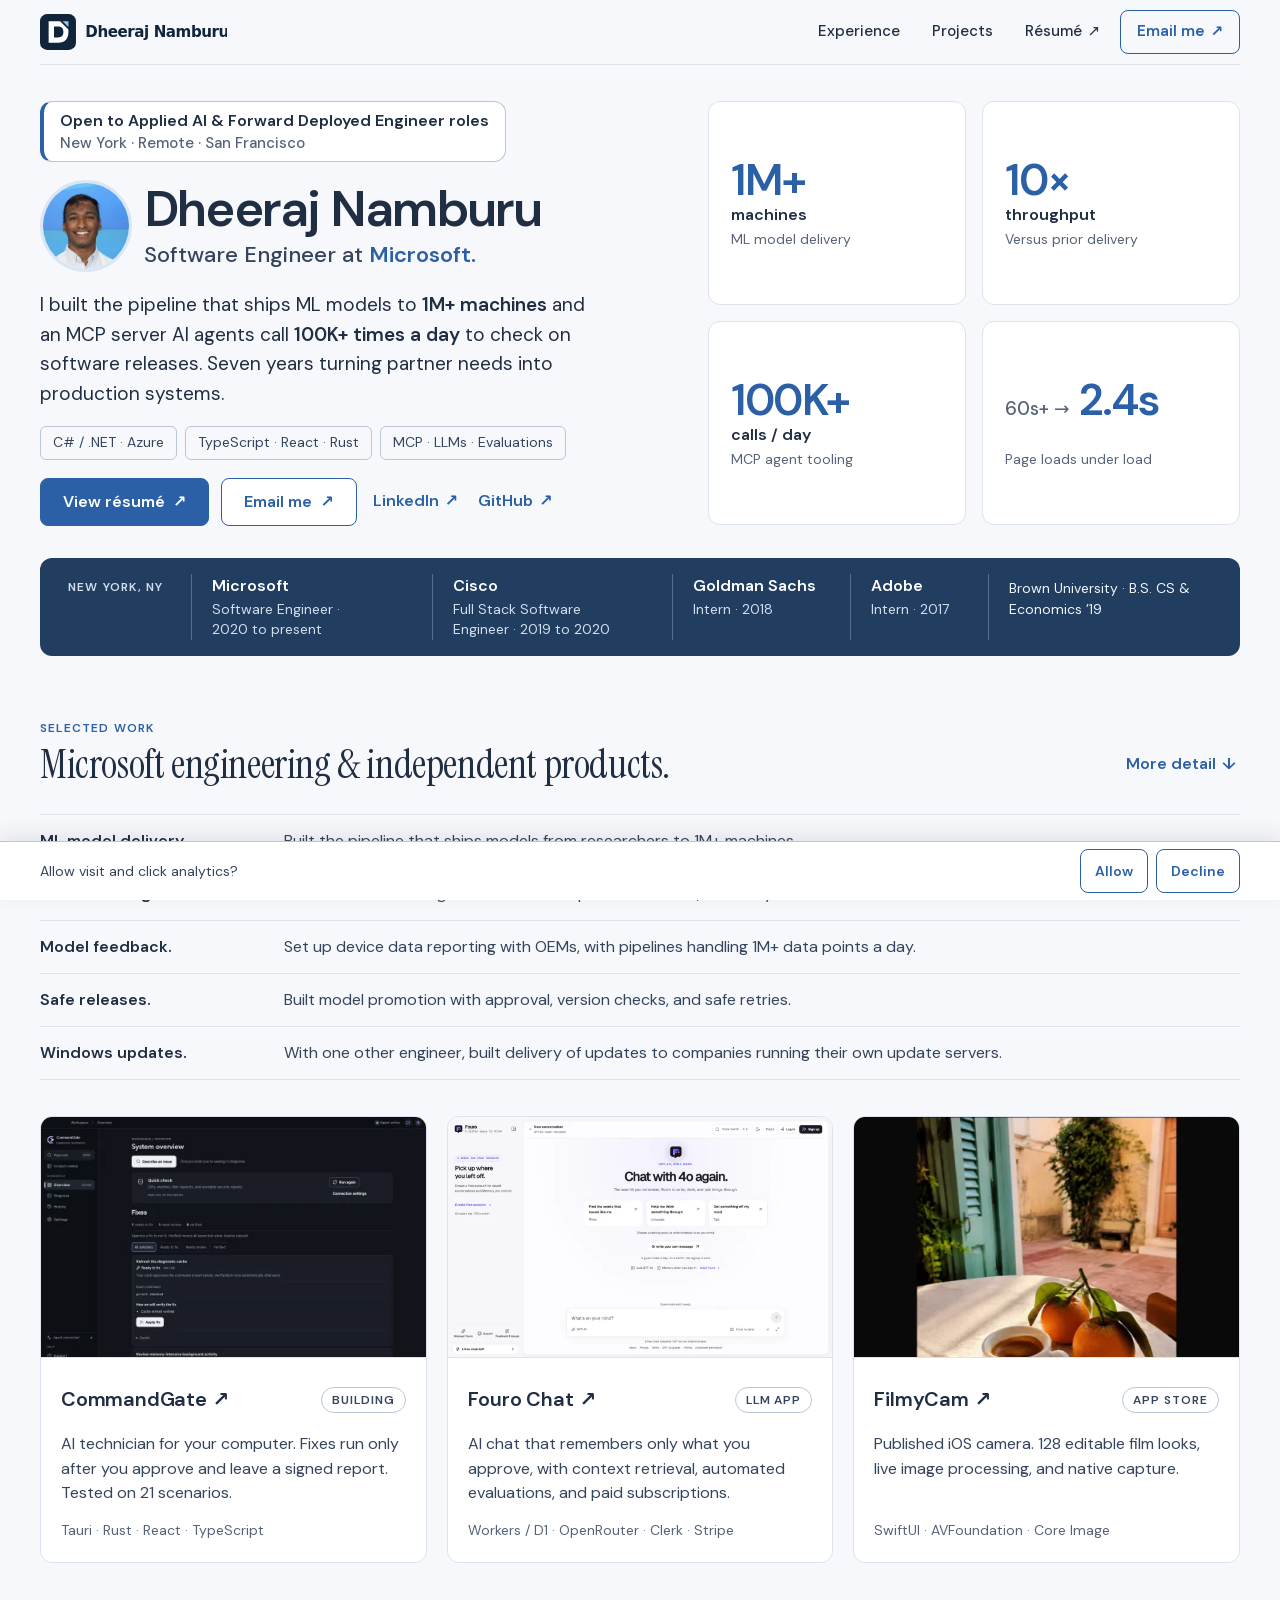
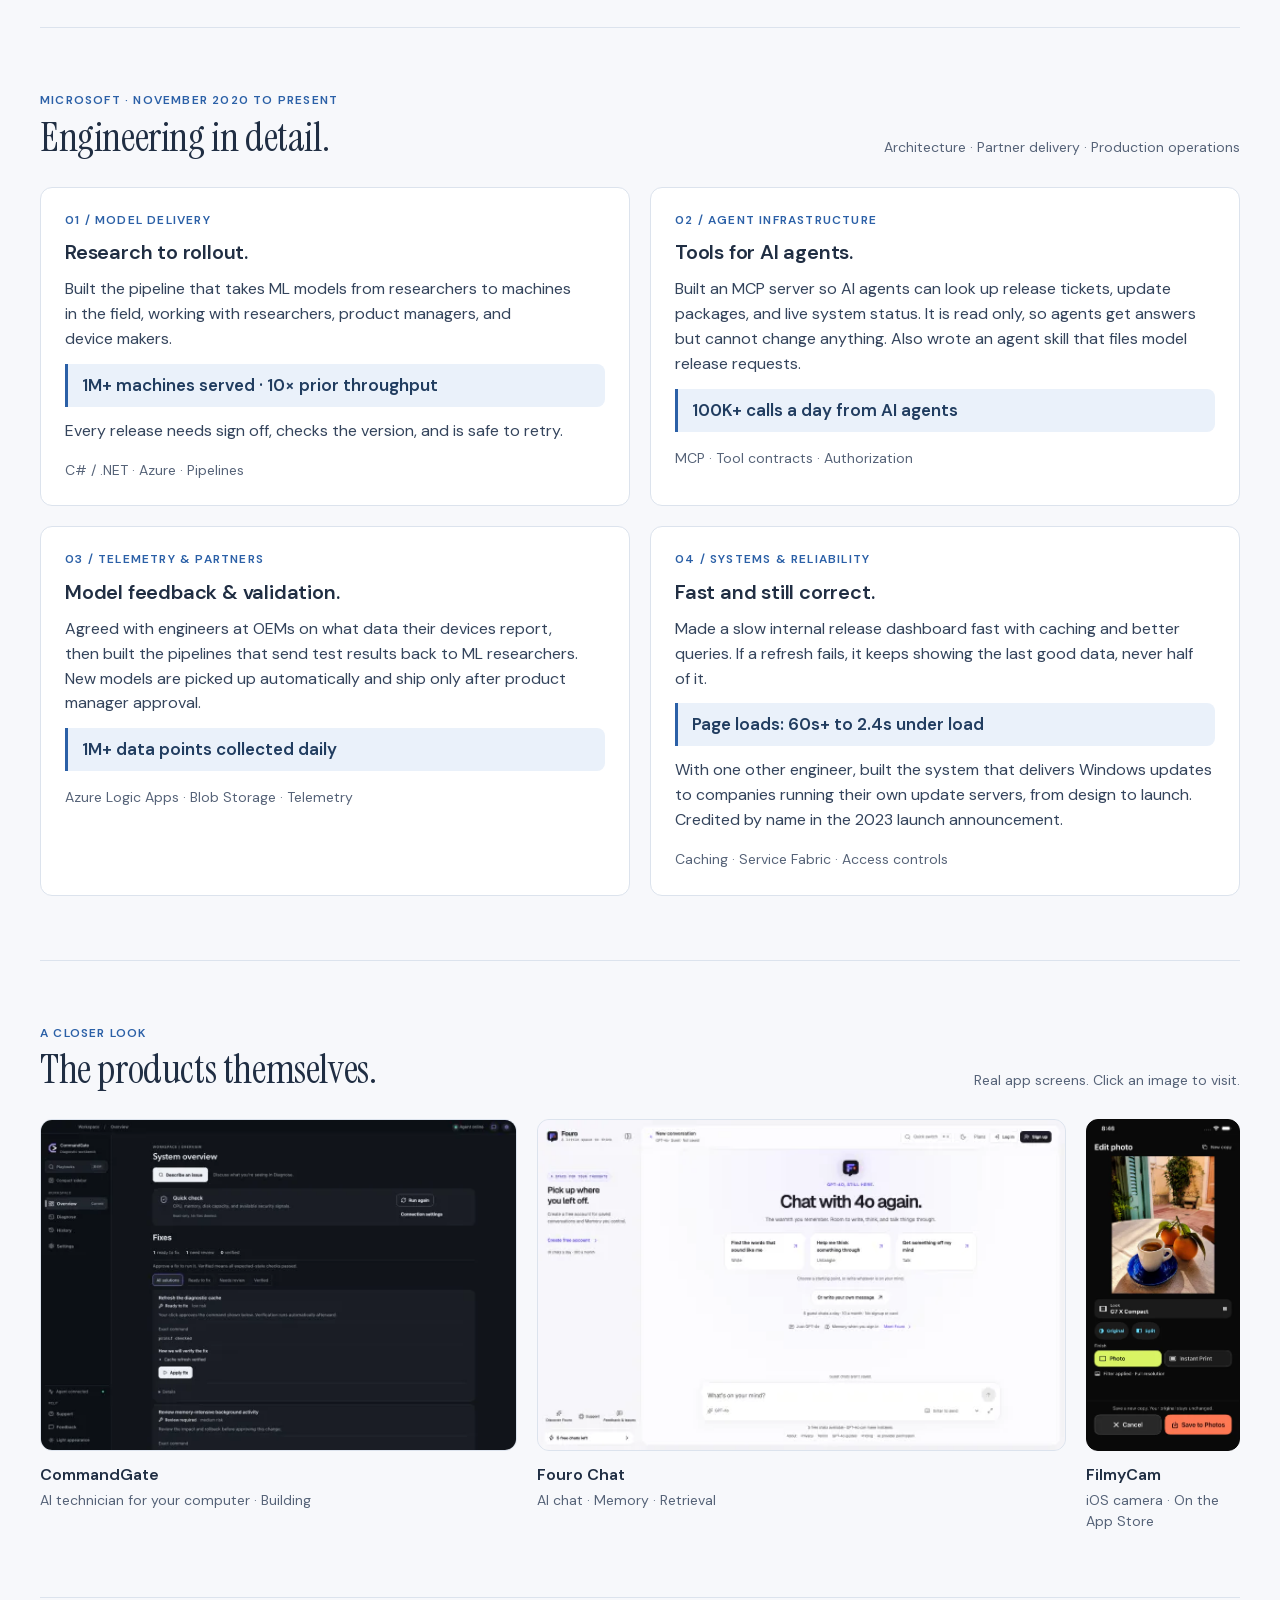
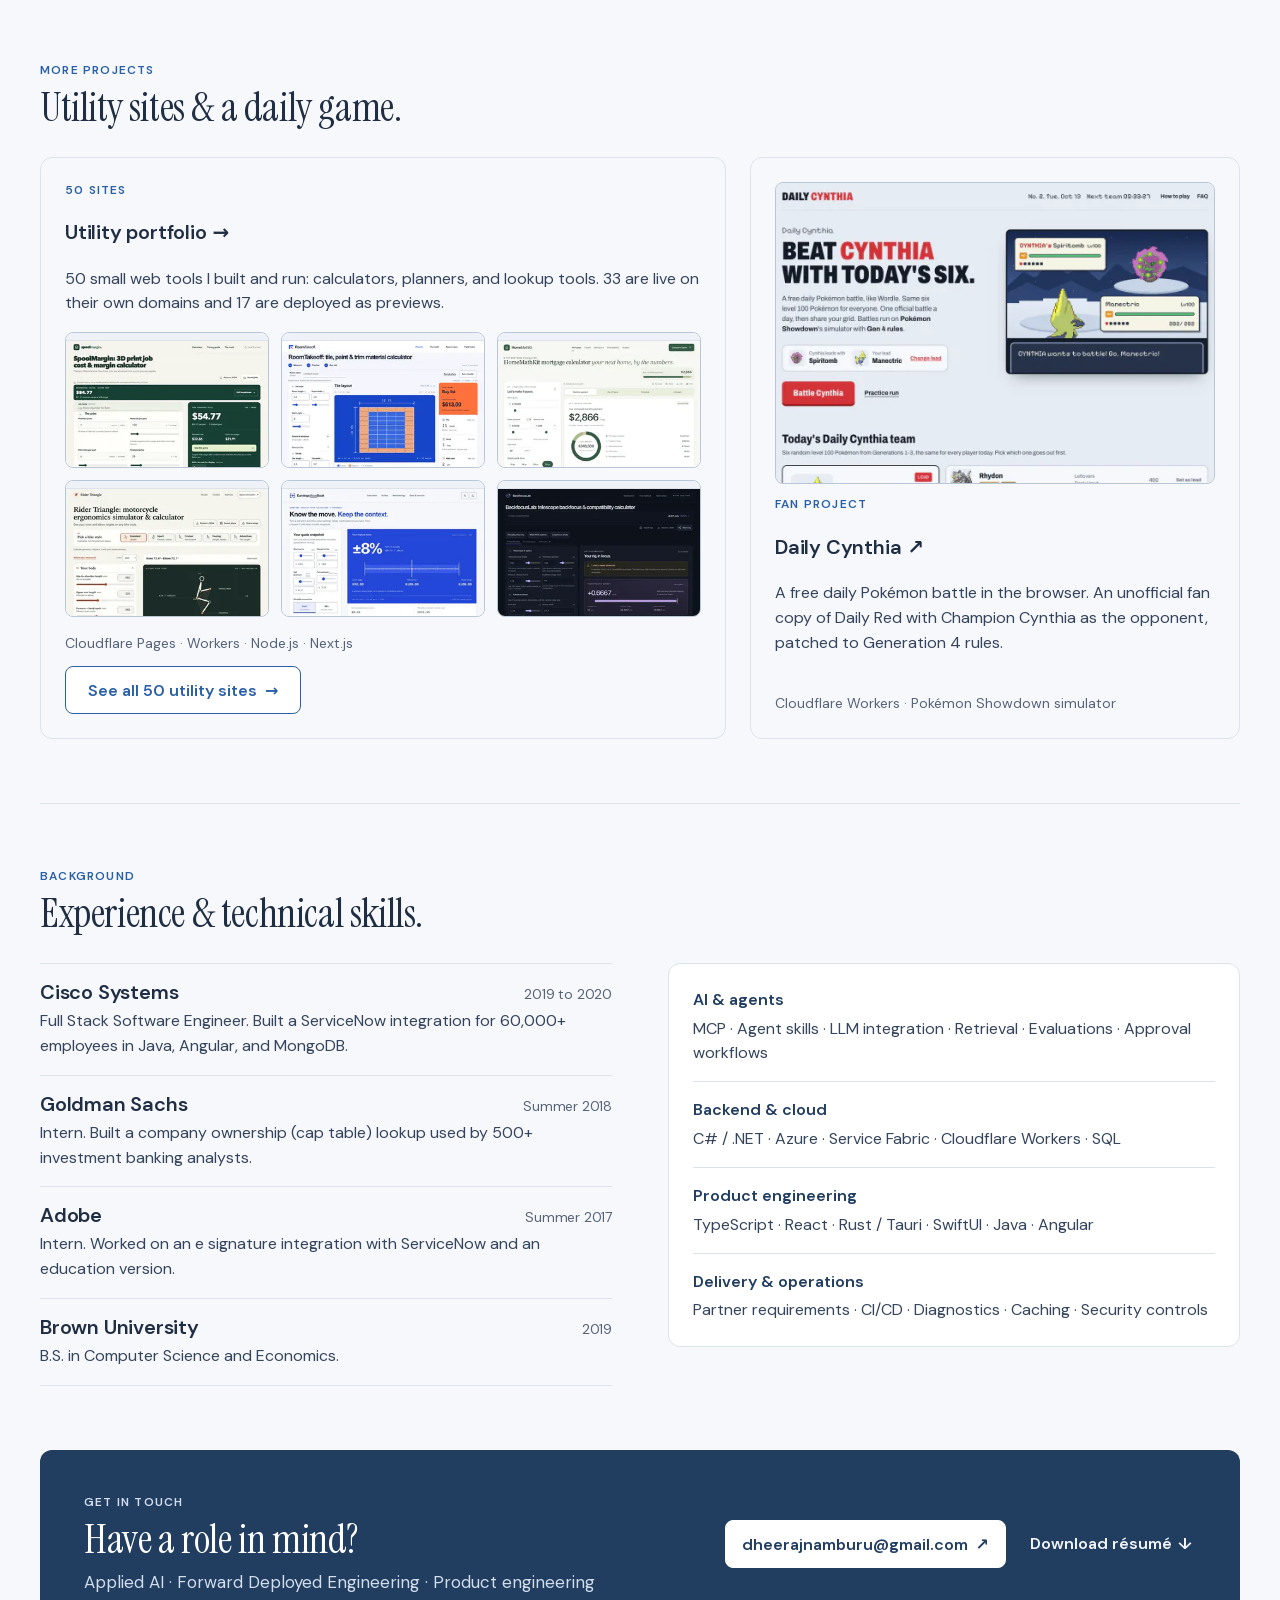
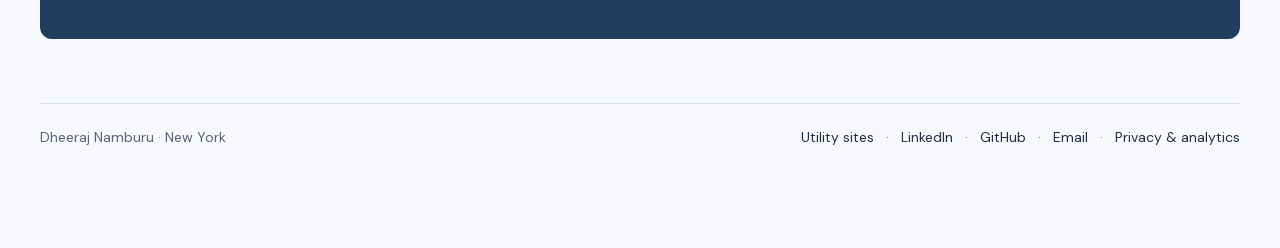
==== commit 0ec753d6: "Right-size images, trim the font, and polish phone, keyboard and print details - Add width-matched w" ====
--- a/index.html
+++ b/index.html
@@ -14,7 +14,7 @@
 <link rel="icon" href="assets/brand/favicon-v3.ico" sizes="any"><link rel="icon" type="image/svg+xml" href="assets/brand/favicon-v3.svg"><link rel="apple-touch-icon" href="assets/brand/apple-touch-icon-v3.png" sizes="180x180"><meta name="theme-color" content="#10243A">
 <link rel="preload" href="assets/fonts/font-0.woff2" as="font" type="font/woff2" crossorigin>
 <link rel="preload" href="assets/fonts/font-2.woff2" as="font" type="font/woff2" crossorigin>
-<link rel="stylesheet" href="styles.css?v=20261013-ux3">
+<link rel="stylesheet" href="styles.css?v=20261013-ux4">
 <script type="application/ld+json">{"@context":"https://schema.org","@graph":[{"@type":"WebSite","@id":"https://dheerajnamburu.com/#website","name":"Dheeraj Namburu","url":"https://dheerajnamburu.com/","inLanguage":"en"},{"@type":"ProfilePage","@id":"https://dheerajnamburu.com/#profilepage","url":"https://dheerajnamburu.com/","name":"Dheeraj Namburu | Software Engineer · Applied AI","isPartOf":{"@id":"https://dheerajnamburu.com/#website"},"mainEntity":{"@id":"https://dheerajnamburu.com/#person"},"dateModified":"2026-10-13"},{"@type":"Person","@id":"https://dheerajnamburu.com/#person","name":"Dheeraj Namburu","url":"https://dheerajnamburu.com/","image":"https://dheerajnamburu.com/profile.jpg","jobTitle":"Software Engineer","worksFor":{"@type":"Organization","name":"Microsoft"},"description":"Software Engineer at Microsoft. Built the pipeline that ships ML models to 1M+ machines and an MCP server AI agents call 100K+ times a day.","alumniOf":{"@type":"CollegeOrUniversity","name":"Brown University"},"knowsAbout":["C#",".NET","Azure","TypeScript","React","Rust","MCP","LLMs","Evaluations"],"address":{"@type":"PostalAddress","addressLocality":"New York","addressRegion":"NY","addressCountry":"US"},"sameAs":["https://www.linkedin.com/in/dheeraj-n/","https://github.com/dheeraj5612"]}]}</script>
 </head>
 <body>
@@ -28,7 +28,7 @@
 <div class="top">
 <section class="hero" aria-labelledby="hero-title">
 <div class="availability"><p>Open to Applied AI &amp; Forward Deployed Engineer roles<br><span>New York · Remote · San Francisco</span></p></div>
-<div class="identity"><img class="portrait" src="profile-192.webp" width="92" height="92" alt="Dheeraj Namburu"><div><h1 id="hero-title">Dheeraj Namburu</h1><p class="role">Software Engineer at <strong>Microsoft.</strong></p></div></div>
+<div class="identity"><img class="portrait" src="profile-192.webp" width="92" height="92" fetchpriority="high" alt="Dheeraj Namburu"><div><h1 id="hero-title">Dheeraj Namburu</h1><p class="role">Software Engineer at <strong>Microsoft.</strong></p></div></div>
 <p class="intro">I built the pipeline that ships ML models to <strong>1M+ machines</strong> and an MCP server AI agents call <strong>100K+ times a day</strong> to check on software releases. Seven years turning partner needs into production systems.</p>
 <p class="mobile-context">7 years · New York · Brown CS &amp; Economics<br><span>Previously Cisco · Goldman Sachs · Adobe</span></p>
 <p class="mobile-toolkit">C# / .NET · Azure · TypeScript · React · MCP</p>
@@ -55,9 +55,9 @@
 <li><strong>Windows updates.</strong> With one other engineer, built delivery of updates to companies running their own update servers.</li>
 </ul></div>
 <div id="projects" class="projects" aria-label="Independent products">
-<article class="project-card"><a class="project-preview" href="https://commandgate.ai" aria-label="Visit CommandGate"><img src="assets/commandgate-800.webp" width="800" height="556" loading="lazy" decoding="async" alt="CommandGate diagnostic workbench with demo data"></a><div><div class="project-identity"><h3><a href="https://commandgate.ai">CommandGate <span aria-hidden="true">↗</span></a></h3><span class="category">BUILDING</span></div><p class="project-description">AI technician for your computer. Fixes run only after you approve and leave a signed report. Tested on 21 scenarios.</p><p class="mobile-project-description">AI desktop repairs</p><p class="tech">Tauri · Rust · React · TypeScript</p></div></article>
-<article class="project-card"><a class="project-preview" href="https://fouro.ai" aria-label="Visit Fouro Chat"><img src="assets/fouro-800.webp" width="800" height="500" loading="lazy" decoding="async" alt="Fouro Chat public guest interface"></a><div><div class="project-identity"><h3><a href="https://fouro.ai">Fouro Chat <span aria-hidden="true">↗</span></a></h3><span class="category">LLM APP</span></div><p class="project-description">AI chat that remembers only what you approve, with context retrieval, automated evaluations, and paid subscriptions.</p><p class="mobile-project-description">AI chat · Memory &amp; retrieval</p><p class="tech">Workers / D1 · OpenRouter · Clerk · Stripe</p></div></article>
-<article class="project-card"><a class="project-preview" href="https://apps.apple.com/us/app/filmy-camera-film-filters/id6801404866" aria-label="View FilmyCam on the App Store"><img src="assets/filmycam-800.webp" width="739" height="462" loading="lazy" decoding="async" alt="FilmyCam photo editing screen"></a><div><div class="project-identity"><h3><a href="https://apps.apple.com/us/app/filmy-camera-film-filters/id6801404866">FilmyCam <span aria-hidden="true">↗</span></a></h3><span class="category">APP STORE</span></div><p class="project-description">Published iOS camera. 128 editable film looks, live image processing, and native capture.</p><p class="mobile-project-description">iOS camera · 128 film looks</p><p class="tech">SwiftUI · AVFoundation · Core Image</p></div></article>
+<article class="project-card"><a class="project-preview" href="https://commandgate.ai" aria-label="Visit CommandGate"><img src="assets/commandgate-800.webp" srcset="assets/commandgate-240.webp 240w, assets/commandgate-360.webp 360w, assets/commandgate-480.webp 480w, assets/commandgate-640.webp 640w, assets/commandgate-800.webp 800w" sizes="(min-width:1280px) 385px, (min-width:1080px) calc(30.3vw - 3.17px), (min-width:806px) calc(39.4vw - 7.31px), (min-width:720px) 310px, (min-width:380px) calc(47.4vw - 15px), 172px" width="800" height="556" loading="lazy" decoding="async" alt="CommandGate diagnostic workbench with demo data"></a><div><div class="project-identity"><h3><a href="https://commandgate.ai">CommandGate <span aria-hidden="true">↗</span></a></h3><span class="category">BUILDING</span></div><p class="project-description">AI technician for your computer. Fixes run only after you approve and leave a signed report. Tested on 21 scenarios.</p><p class="mobile-project-description">AI desktop repairs</p><p class="tech">Tauri · Rust · React · TypeScript</p></div></article>
+<article class="project-card"><a class="project-preview" href="https://fouro.ai" aria-label="Visit Fouro Chat"><img src="assets/fouro-800.webp" srcset="assets/fouro-240.webp 240w, assets/fouro-360.webp 360w, assets/fouro-480.webp 480w, assets/fouro-640.webp 640w, assets/fouro-800.webp 800w" sizes="(min-width:1280px) 385px, (min-width:1080px) calc(30.3vw - 3.16px), (min-width:880px) calc(39.4vw - 7.31px), (min-width:720px) 340px, (min-width:380px) calc(47.4vw - 15px), 215px" width="800" height="500" loading="lazy" decoding="async" alt="Fouro Chat public guest interface"></a><div><div class="project-identity"><h3><a href="https://fouro.ai">Fouro Chat <span aria-hidden="true">↗</span></a></h3><span class="category">LLM APP</span></div><p class="project-description">AI chat that remembers only what you approve, with context retrieval, automated evaluations, and paid subscriptions.</p><p class="mobile-project-description">AI chat · Memory &amp; retrieval</p><p class="tech">Workers / D1 · OpenRouter · Clerk · Stripe</p></div></article>
+<article class="project-card"><a class="project-preview" href="https://apps.apple.com/us/app/filmy-camera-film-filters/id6801404866" aria-label="View FilmyCam on the App Store"><img src="assets/filmycam-800.webp" srcset="assets/filmycam-240.webp 240w, assets/filmycam-360.webp 360w, assets/filmycam-480.webp 480w, assets/filmycam-640.webp 640w, assets/filmycam-800.webp 739w" sizes="(min-width:1280px) 385px, (min-width:1080px) calc(30.3vw - 3.17px), (min-width:880px) calc(39.4vw - 7.31px), (min-width:720px) 340px, (min-width:672px) calc(36.8vw - 1.79px), (min-width:500px) calc(38.5vw - 10.31px), (min-width:400px) 182px, 215px" width="739" height="462" loading="lazy" decoding="async" alt="FilmyCam photo editing screen"></a><div><div class="project-identity"><h3><a href="https://apps.apple.com/us/app/filmy-camera-film-filters/id6801404866">FilmyCam <span aria-hidden="true">↗</span></a></h3><span class="category">APP STORE</span></div><p class="project-description">Published iOS camera. 128 editable film looks, live image processing, and native capture.</p><p class="mobile-project-description">iOS camera · 128 film looks</p><p class="tech">SwiftUI · AVFoundation · Core Image</p></div></article>
 </div>
 </div>
 </section>
@@ -70,7 +70,7 @@
 <article><span class="number">04 / SYSTEMS &amp; RELIABILITY</span><h3>Fast and still correct.</h3><p>Made a slow internal release dashboard fast with caching and better queries. If a refresh fails, it keeps showing the last good data, never half of it.</p><p class="work-outcome">Page loads: 60s+ to 2.4s under load</p><p>With one other engineer, built the system that delivers Windows updates to companies running their own update servers, from design to launch. Credited by name in the 2023 launch announcement.</p><p class="tech">Caching · Service Fabric · Access controls</p></article>
 </div>
 </section>
-<section class="gallery-section" aria-labelledby="gallery-title"><div class="section-head"><div><p class="eyebrow">A CLOSER LOOK</p><h2 id="gallery-title">The products themselves.</h2></div><p>Real app screens. Click an image to visit.</p></div><div class="product-gallery"><figure class="shot-wide" style="--ratio:1.44"><a href="https://commandgate.ai"><img src="assets/commandgate.png" srcset="assets/commandgate-1000.webp 1000w, assets/commandgate-1440.webp 1440w" sizes="(min-width:1280px) 475px, (min-width:1080px) calc(41vw - 49px), (min-width:720px) calc(46vw - 12px), calc(100vw - 42px)" width="1440" height="1000" loading="lazy" decoding="async" alt="CommandGate desktop diagnostic workbench in demo state"></a><figcaption><strong>CommandGate</strong><span>AI technician for your computer · Building</span></figcaption></figure><figure class="shot-wide" style="--ratio:1.6"><a href="https://fouro.ai"><img src="assets/fouro.png" srcset="assets/fouro-1000.webp 1000w, assets/fouro-1440.webp 1440w" sizes="(min-width:1280px) 527px, (min-width:1080px) calc(45.7vw - 57px), (min-width:720px) calc(46vw - 12px), calc(100vw - 42px)" width="1440" height="900" loading="lazy" decoding="async" alt="Fouro Chat guest interface"></a><figcaption><strong>Fouro Chat</strong><span>AI chat · Memory · Retrieval</span></figcaption></figure><figure class="shot-phone" style="--ratio:0.4619"><a href="https://apps.apple.com/us/app/filmy-camera-film-filters/id6801404866"><img class="filmy-screen" src="assets/filmycam.jpg" srcset="assets/filmycam-full-420.webp 420w, assets/filmycam-full-739.webp 739w" sizes="(min-width:1280px) 152px, (min-width:1080px) calc(13.2vw - 17px), (min-width:720px) 178px, 203px" width="739" height="1600" loading="lazy" decoding="async" alt="FilmyCam camera screen from its App Store listing"></a><figcaption><strong>FilmyCam</strong><span>iOS camera · On the App Store</span></figcaption></figure></div></section>
+<section class="gallery-section" aria-labelledby="gallery-title"><div class="section-head"><div><p class="eyebrow">A CLOSER LOOK</p><h2 id="gallery-title">The products themselves.</h2></div><p>Real app screens. Click an image to visit.</p></div><div class="product-gallery"><figure class="shot-wide" style="--ratio:1.44"><a href="https://commandgate.ai"><img src="assets/commandgate.png" srcset="assets/commandgate-504.webp 504w, assets/commandgate-648.webp 648w, assets/commandgate-792.webp 792w, assets/commandgate-1008.webp 1008w, assets/commandgate-1440.webp 1440w" sizes="(min-width:1280px) 475px, (min-width:1080px) calc(37.4vw - 4.19px), (min-width:720px) calc(46.9vw - 18.49px), (min-width:668px) calc(92vw - 2px), calc(96.2vw - 23px)" width="1440" height="1000" loading="lazy" decoding="async" alt="CommandGate desktop diagnostic workbench in demo state"></a><figcaption><strong>CommandGate</strong><span>AI technician for your computer · Building</span></figcaption></figure><figure class="shot-wide" style="--ratio:1.6"><a href="https://fouro.ai"><img src="assets/fouro.png" srcset="assets/fouro-480.webp 480w, assets/fouro-640.webp 640w, assets/fouro-800.webp 800w, assets/fouro-1000.webp 1000w, assets/fouro-1440.webp 1440w" sizes="(min-width:1280px) 528px, (min-width:1080px) calc(41.5vw - 3.94px), (min-width:720px) calc(46.9vw - 18.48px), (min-width:668px) calc(92vw - 2px), calc(96.2vw - 23px)" width="1440" height="900" loading="lazy" decoding="async" alt="Fouro Chat guest interface"></a><figcaption><strong>Fouro Chat</strong><span>AI chat · Memory · Retrieval</span></figcaption></figure><figure class="shot-phone" style="--ratio:0.4619"><a href="https://apps.apple.com/us/app/filmy-camera-film-filters/id6801404866"><img class="filmy-screen" src="assets/filmycam.jpg" srcset="assets/filmycam-full-157.webp 157w, assets/filmycam-full-321.webp 321w, assets/filmycam-full-420.webp 420w, assets/filmycam-full-630.webp 630w, assets/filmycam-full-739.webp 739w" sizes="(min-width:1280px) 153px, (min-width:1080px) calc(12vw - 1.37px), (min-width:720px) 178px, 204px" width="739" height="1600" loading="lazy" decoding="async" alt="FilmyCam camera screen from its App Store listing"></a><figcaption><strong>FilmyCam</strong><span>iOS camera · On the App Store</span></figcaption></figure></div></section>
 <section id="more" class="more-section" aria-labelledby="more-title"><div class="section-head"><div><p class="eyebrow">MORE PROJECTS</p><h2 id="more-title">Utility sites &amp; a daily game.</h2></div></div>
 <div class="more-grid">
 <article class="more-panel more-utilities"><p class="eyebrow">50 SITES</p><h3><a href="utilities/" data-track-group="utility-directory" data-placement="home">Utility portfolio <span aria-hidden="true">→</span></a></h3><p>50 small web tools I built and run: calculators, planners, and lookup tools. 33 are live on their own domains and 17 are deployed as previews.</p>
@@ -83,7 +83,7 @@
 <li><img src="assets/utilities/astronomy-equipment-compatibility.webp" srcset="assets/utilities/astronomy-equipment-compatibility-320.webp 320w, assets/utilities/astronomy-equipment-compatibility.webp 640w" sizes="(min-width:1280px) 202px, (min-width:1080px) calc(19.5vw - 47px), (min-width:720px) calc(30.7vw - 26px), calc(50vw - 53px)" width="640" height="400" loading="lazy" decoding="async" alt="BackfocusLab"></li>
 </ul></a>
 <p class="tech">Cloudflare Pages · Workers · Node.js · Next.js</p><a class="button secondary" href="utilities/" data-track-group="utility-directory" data-placement="home">See all 50 utility sites <span aria-hidden="true">→</span></a></article>
-<article class="more-panel more-game"><a class="game-preview" href="https://dailycynthia.com/" data-track-group="game" data-site="dailycynthia.com"><img src="assets/dailycynthia-640.webp" width="640" height="400" loading="lazy" decoding="async" alt="Daily Cynthia battle screen"></a><p class="eyebrow">FAN PROJECT</p><h3><a href="https://dailycynthia.com/" data-track-group="game" data-site="dailycynthia.com">Daily Cynthia <span aria-hidden="true">↗</span></a></h3><p>A free daily Pokémon battle in the browser. An unofficial fan copy of Daily Red with Champion Cynthia as the opponent, patched to Generation 4 rules.</p><p class="tech">Cloudflare Workers · Pokémon Showdown simulator</p></article>
+<article class="more-panel more-game"><a class="game-preview" href="https://dailycynthia.com/" data-track-group="game" data-site="dailycynthia.com"><img src="assets/dailycynthia-640.webp" srcset="assets/dailycynthia-560.webp 560w, assets/dailycynthia-640.webp 640w, assets/dailycynthia-800.webp 800w, assets/dailycynthia-1024.webp 1024w, assets/dailycynthia-1280.webp 1280w" sizes="(min-width:1280px) 482px, (min-width:1080px) calc(41.7vw - 51.8px), (min-width:620px) calc(93.3vw - 59.9px), calc(96.9vw - 76.5px)" width="640" height="400" loading="lazy" decoding="async" alt="Daily Cynthia battle screen"></a><p class="eyebrow">FAN PROJECT</p><h3><a href="https://dailycynthia.com/" data-track-group="game" data-site="dailycynthia.com">Daily Cynthia <span aria-hidden="true">↗</span></a></h3><p>A free daily Pokémon battle in the browser. An unofficial fan copy of Daily Red with Champion Cynthia as the opponent, patched to Generation 4 rules.</p><p class="tech">Cloudflare Workers · Pokémon Showdown simulator</p></article>
 </div></section>
 <section class="background-section" aria-labelledby="background-title"><div class="section-head"><div><p class="eyebrow">BACKGROUND</p><h2 id="background-title">Experience &amp; technical skills.</h2></div></div><div class="background-grid"><div class="earlier-work"><article><h3>Cisco Systems <span>2019 to 2020</span></h3><p>Full Stack Software Engineer. Built a ServiceNow integration for 60,000+ employees in Java, Angular, and MongoDB.</p></article><article><h3>Goldman Sachs <span>Summer 2018</span></h3><p>Intern. Built a company ownership (cap table) lookup used by 500+ investment banking analysts.</p></article><article><h3>Adobe <span>Summer 2017</span></h3><p>Intern. Worked on an e signature integration with ServiceNow and an education version.</p></article><article><h3>Brown University <span>2019</span></h3><p>B.S. in Computer Science and Economics.</p></article></div><dl class="toolkit"><div><dt>AI &amp; agents</dt><dd>MCP · Agent skills · LLM integration · Retrieval · Evaluations · Approval workflows</dd></div><div><dt>Backend &amp; cloud</dt><dd>C# / .NET · Azure · Service Fabric · Cloudflare Workers · SQL</dd></div><div><dt>Product engineering</dt><dd>TypeScript · React · Rust / Tauri · SwiftUI · Java · Angular</dd></div><div><dt>Delivery &amp; operations</dt><dd>Partner requirements · CI/CD · Diagnostics · Caching · Security controls</dd></div></dl></div></section>
 <section class="contact" aria-labelledby="contact-title"><div><p class="eyebrow">GET IN TOUCH</p><h2 id="contact-title">Have a role in mind?</h2><p>Applied AI · Forward Deployed Engineering · Product engineering</p></div><div class="contact-links"><a class="button" href="mailto:dheerajnamburu@gmail.com">dheerajnamburu@gmail.com <span aria-hidden="true">↗</span></a><a class="text-link" href="Dheeraj-Namburu-Resume.pdf" download>Download résumé <span aria-hidden="true">↓</span></a></div></section>
--- a/styles.css
+++ b/styles.css
@@ -1,9 +1,13 @@
 @font-face{font-family:'DM Sans';font-style:normal;font-weight:400 700;font-display:swap;src:url(assets/fonts/font-0.woff2) format('woff2')}
 @font-face{font-family:'Instrument Serif';font-style:normal;font-weight:400;font-display:swap;src:url(assets/fonts/font-2.woff2) format('woff2')}
 @font-face{font-family:'Instrument Serif';font-style:italic;font-weight:400;font-display:swap;src:url(assets/fonts/font-1.woff2) format('woff2')}
+@font-face{font-family:'DM Sans Fallback';src:local('Arial');size-adjust:104.29%;ascent-override:95.12%;descent-override:29.72%;line-gap-override:0%;unicode-range:U+D,U+20-7E,U+A0-AC,U+AE-FF,U+102,U+131,U+152-153,U+2C6,U+2DA,U+2DC,U+300-301,U+303-304,U+308,U+2013-2014,U+2018-201A,U+201C-201E,U+2022,U+2026,U+2039-203A,U+2044,U+20AC,U+2122,U+2191,U+2193,U+2212,U+2215}
+@font-face{font-family:'Instrument Serif Fallback';src:local('Times New Roman');size-adjust:83.17%;ascent-override:119.03%;descent-override:37.27%;line-gap-override:0%;unicode-range:U+20-7E,U+A0-A3,U+A5,U+A7-AB,U+AE-B0,U+B4,U+B6-B8,U+BA-BB,U+BF-FF,U+102,U+131,U+152-153,U+2C6,U+2DA,U+2DC,U+300-301,U+303-304,U+308,U+2013-2014,U+2018-201A,U+201C-201E,U+2022,U+2026,U+2039-203A,U+20AC,U+2122,U+2212}
 
 /* Tokens */
 :root {
+  color-scheme: light;
+  color-scheme: only light;
   --bg: #f7f8fb;
   --surface: #ffffff;
   --tint: #eaf1fa;
@@ -16,8 +20,8 @@
   --line-strong: #b9c6d8;
   --on-navy: #f3f6fb;
   --on-navy-soft: #d3deed;
-  --sans: 'DM Sans', system-ui, -apple-system, 'Segoe UI', sans-serif;
-  --serif: 'Instrument Serif', Georgia, serif;
+  --sans: 'DM Sans', 'DM Sans Fallback', system-ui, -apple-system, 'Segoe UI', sans-serif;
+  --serif: 'Instrument Serif', 'Instrument Serif Fallback', Georgia, serif;
   --gutter: clamp(20px, 4vw, 40px);
   --radius: 12px;
   --radius-sm: 8px;
@@ -151,7 +155,7 @@
   padding-block: 10px;
   border-bottom: 1px solid var(--line);
 }
-.brand { display: inline-flex; align-items: center; min-height: 44px; }
+.brand { display: inline-flex; align-items: center; justify-content: center; min-width: 44px; min-height: 44px; }
 .brand-logo { display: none; width: 187px; height: 36px; }
 .brand-mark { width: 32px; height: 32px; }
 .site-header nav { display: flex; flex: 1 1 auto; align-items: center; justify-content: space-between; gap: 0; }
@@ -196,6 +200,7 @@
 .role strong { color: var(--accent); font-weight: 600; }
 .intro { display: none; max-width: 36em; font-size: clamp(16px, 0.4vw + 14px, 19px); line-height: 1.55; color: var(--ink); text-wrap: pretty; }
 .mobile-context { font-size: 16px; line-height: 1.4; color: var(--ink-soft); }
+@media (min-width: 360px) { .mobile-context { text-wrap: wrap; } }
 .mobile-context span { font-size: 14px; color: var(--muted); }
 .mobile-toolkit { margin-top: -4px; font-size: 14px; line-height: 1.45; color: var(--muted); }
 .focus-tags { display: none; flex-wrap: wrap; gap: 8px; }
@@ -405,6 +410,11 @@
 .analytics-notice[hidden] { display: none; }
 .analytics-notice > div { display: flex; flex: none; gap: 8px; }
 body:has(.analytics-notice:not([hidden])) { padding-bottom: calc(60px + env(safe-area-inset-bottom)); }
+html:has(.analytics-notice:not([hidden])) { scroll-padding-bottom: calc(72px + env(safe-area-inset-bottom)); }
+@supports not selector(:has(*)) {
+  body { padding-bottom: calc(60px + env(safe-area-inset-bottom)); }
+  html { scroll-padding-bottom: calc(72px + env(safe-area-inset-bottom)); }
+}
 .choice {
   min-height: 44px;
   padding: 0 16px;
@@ -435,6 +445,13 @@
 .privacy-content p { font-size: 15px; line-height: 1.55; color: var(--ink-soft); }
 .privacy-content a { color: var(--accent); text-decoration: underline; text-underline-offset: 3px; }
 .privacy-actions { display: flex; flex-wrap: wrap; gap: 8px; margin-top: 4px; }
+
+@media not all and (min-width: 720px) {
+  .brand { margin-inline: -6px -4px; }
+  .brand:focus-visible { outline-offset: -2px; }
+  .result:has(.previous-time) { min-height: 0; }
+  .proof-strip { grid-auto-rows: 1fr; }
+}
 
 /* Small phones: one column of compact project rows */
 @media not all and (min-width: 380px) {
@@ -481,8 +498,6 @@
   .site-header nav .nav-contact { padding-inline: 16px; }
   .sep { display: inline; }
   .footer-links { margin-inline: 0 -8px; }
-  body:has(.analytics-notice:not([hidden])) { padding-bottom: calc(52px + env(safe-area-inset-bottom)); }
-  .analytics-notice .choice { min-height: 36px; }
   .actions .button { flex: 0 0 auto; padding-inline: 22px; }
   .section-head { flex-direction: row; align-items: flex-end; justify-content: space-between; gap: 24px; }
   .section-head > p { text-align: right; }
@@ -533,7 +548,14 @@
 
 /* Print */
 @media print {
-  body, body:has(.analytics-notice:not([hidden])) { background: #fff; padding-bottom: 0; }
+  body { background: #fff; padding-bottom: 0; }
+  body:has(.analytics-notice:not([hidden])) { padding-bottom: 0; }
   .skip, .site-header nav, .analytics-notice, dialog, .footer-button { display: none; }
+  .sep:has(+ .footer-button) { display: none; }
   a { color: inherit; text-decoration: underline; }
-}
+  .profile, main > .contact { background: none; color: var(--ink); }
+  .profile :is(p, div, strong, span), .contact h2, .contact p:not(.eyebrow), .contact .eyebrow, .contact .text-link { color: var(--ink); }
+  .button, .contact .button { background: none; border-color: var(--ink); color: var(--ink); }
+  .proof-strip article, .project-card, .career-snapshot > div, .work-section article, .more-panel, main > .contact { break-inside: avoid; }
+  .section-head { break-after: avoid; }
+}
